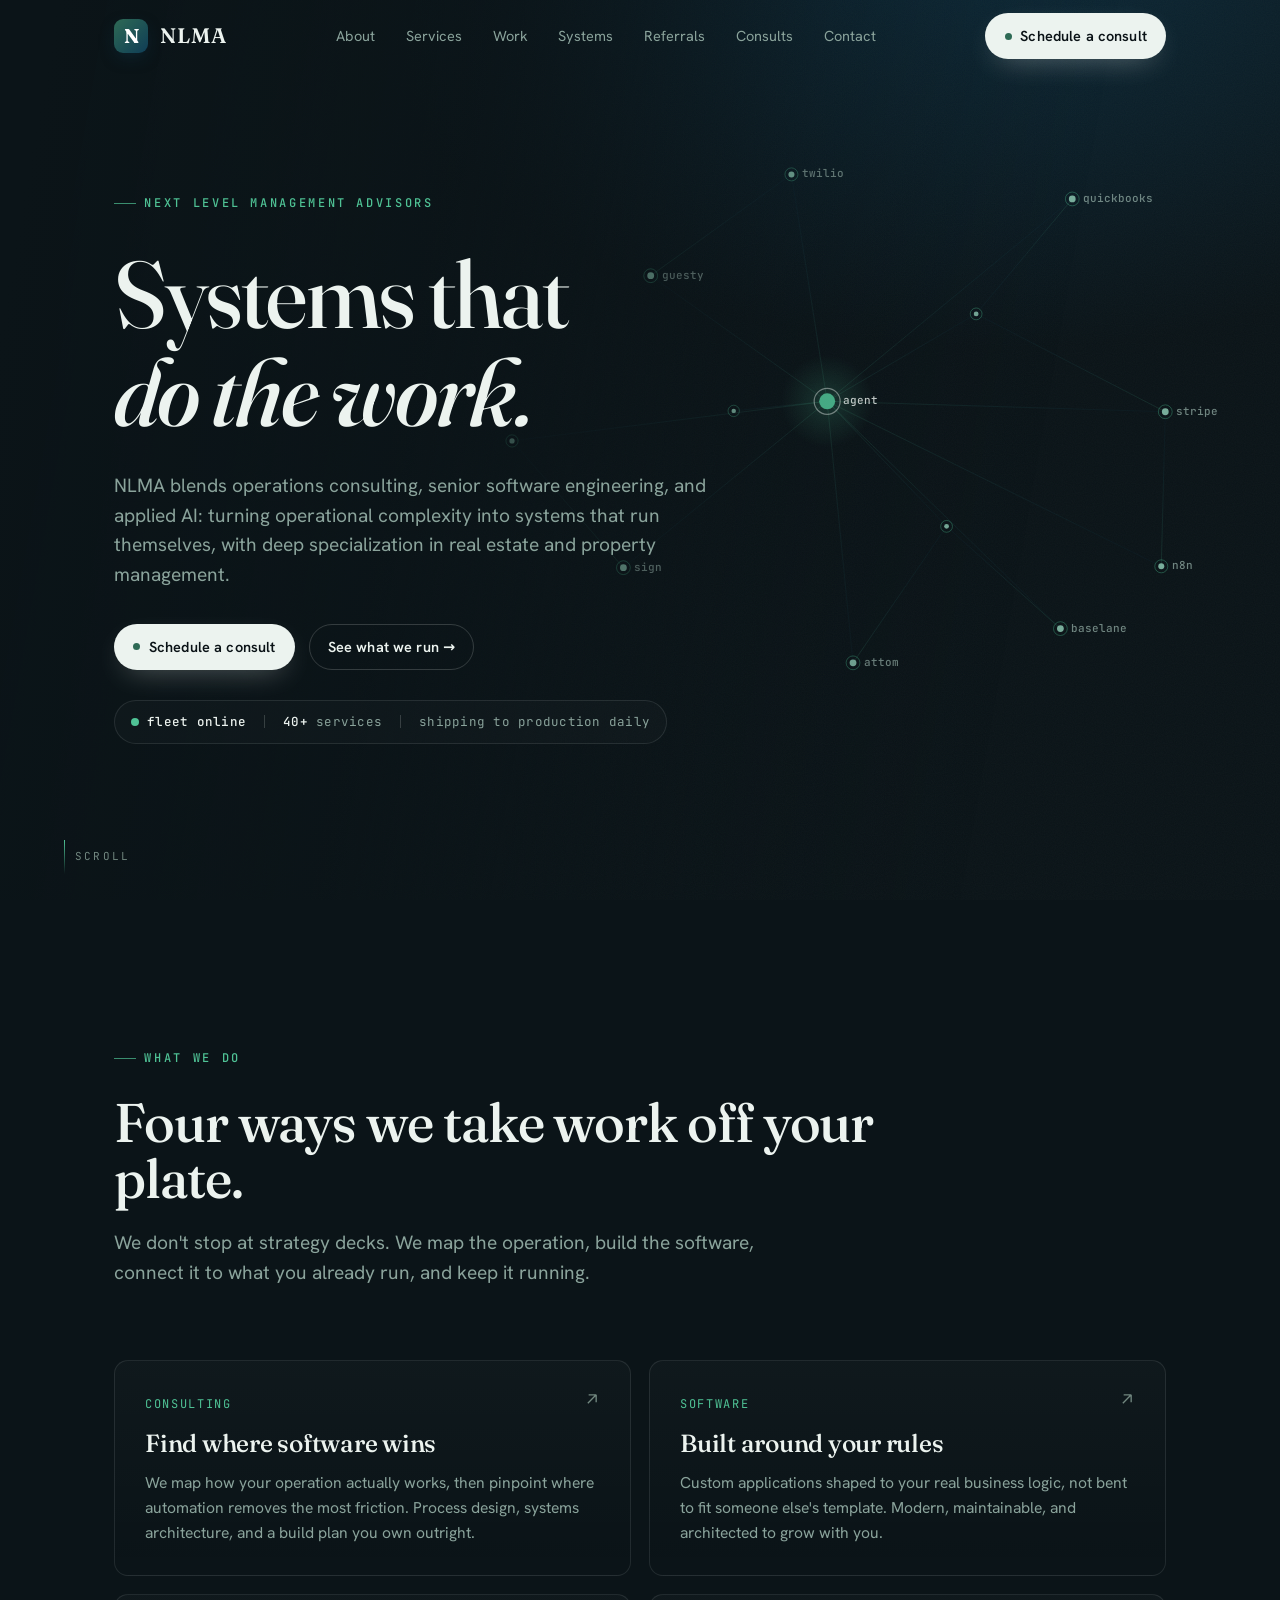
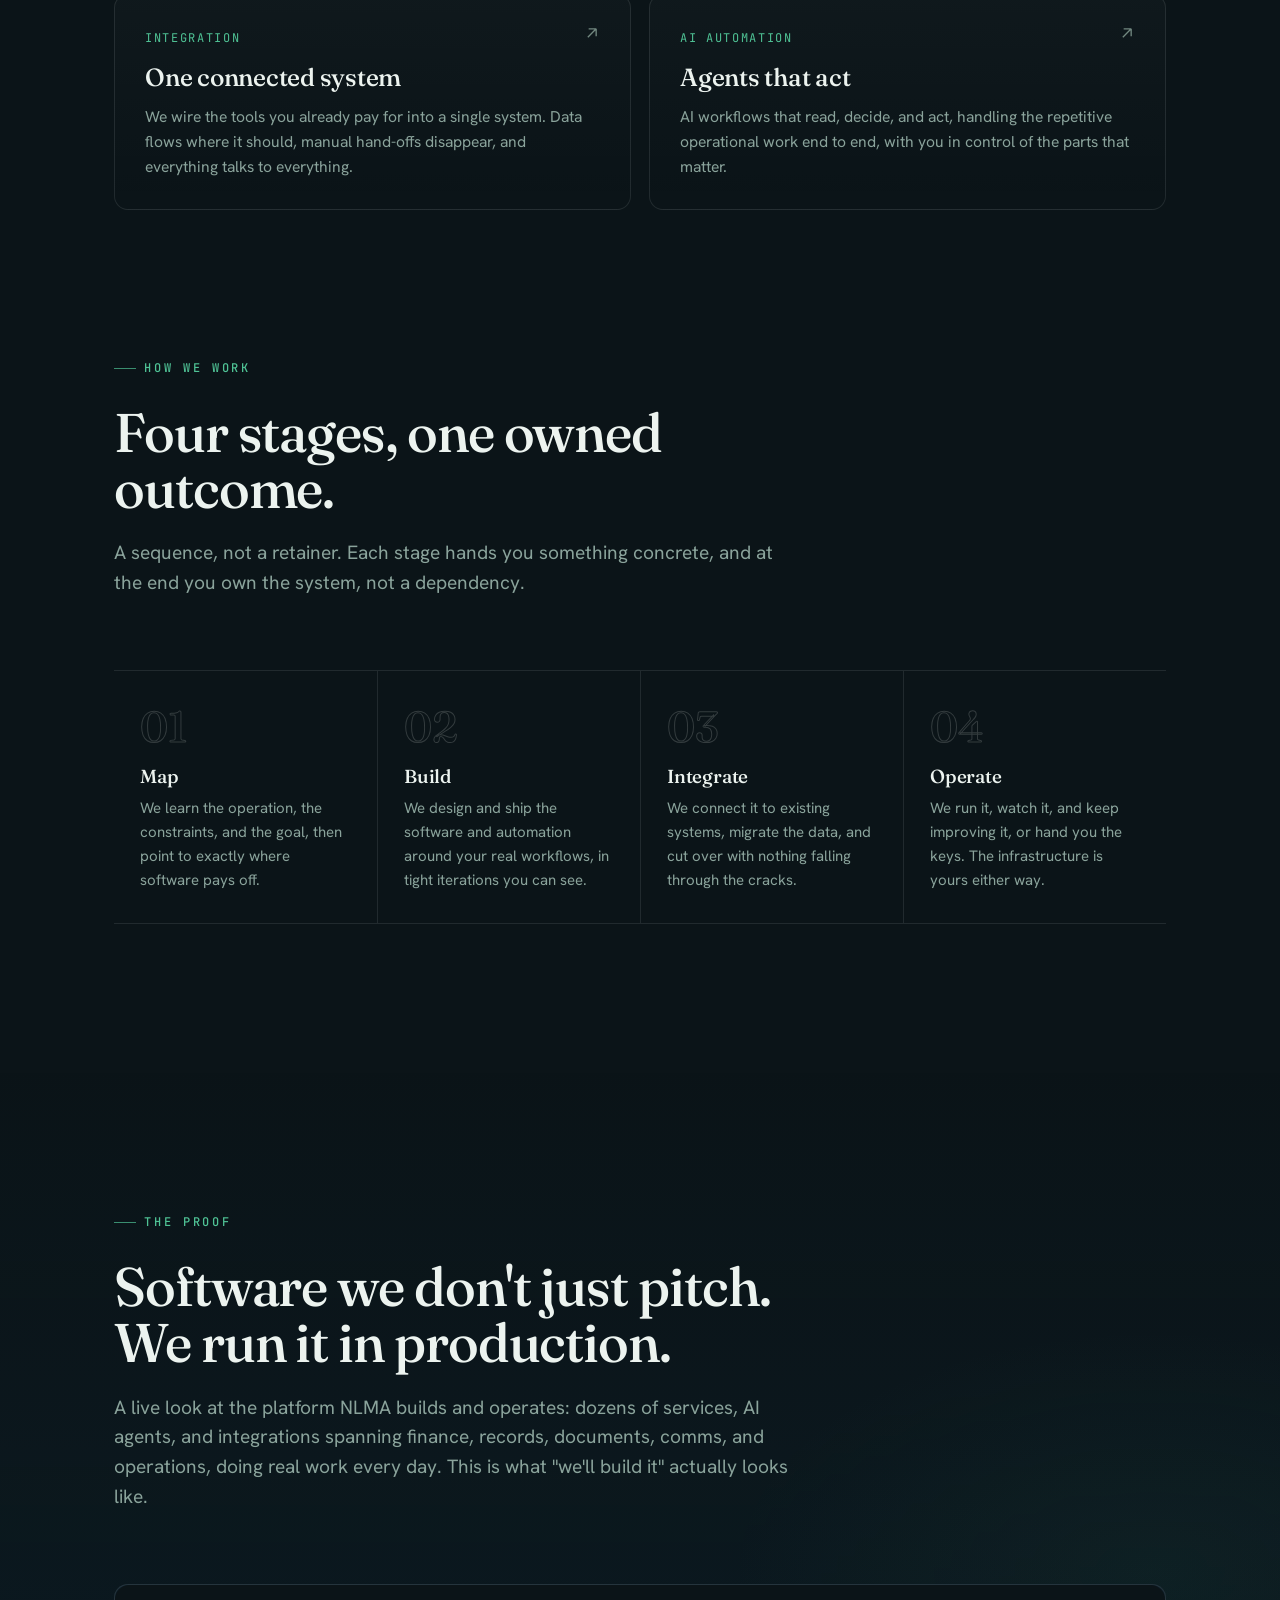
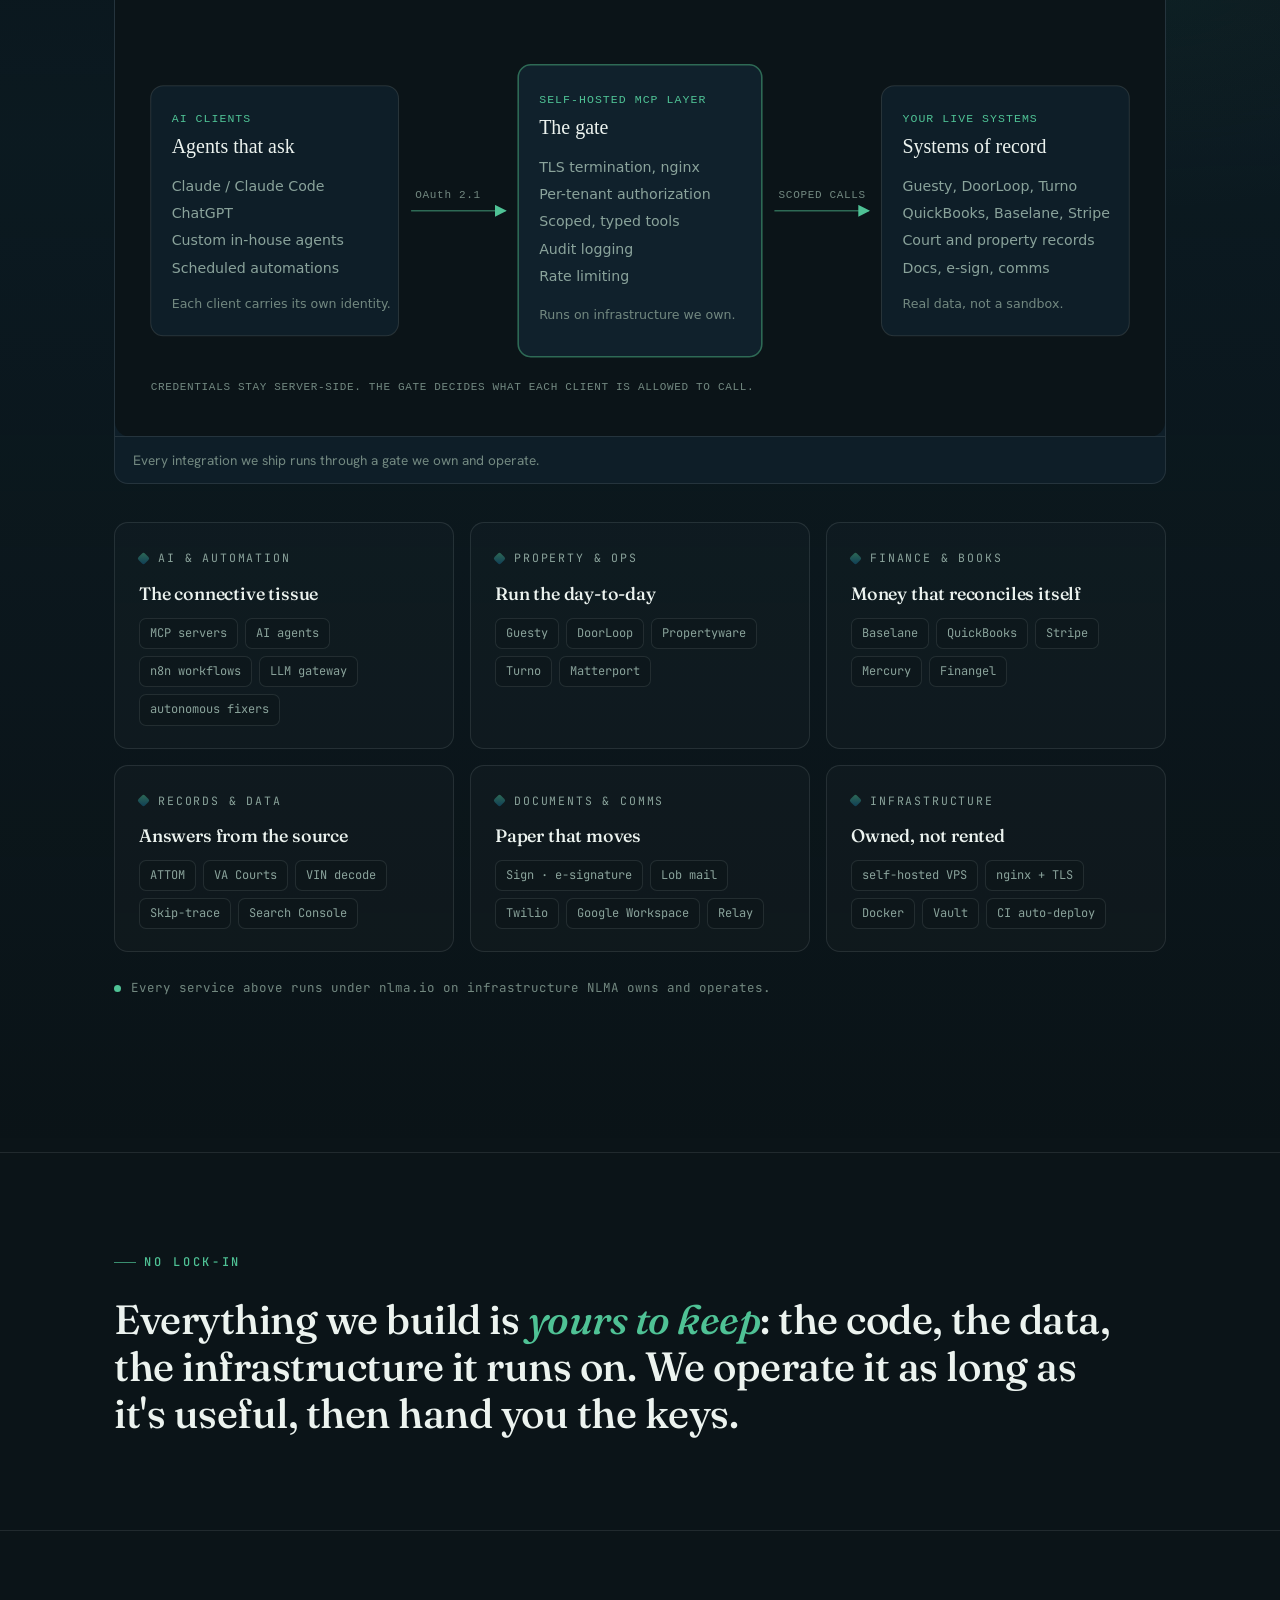
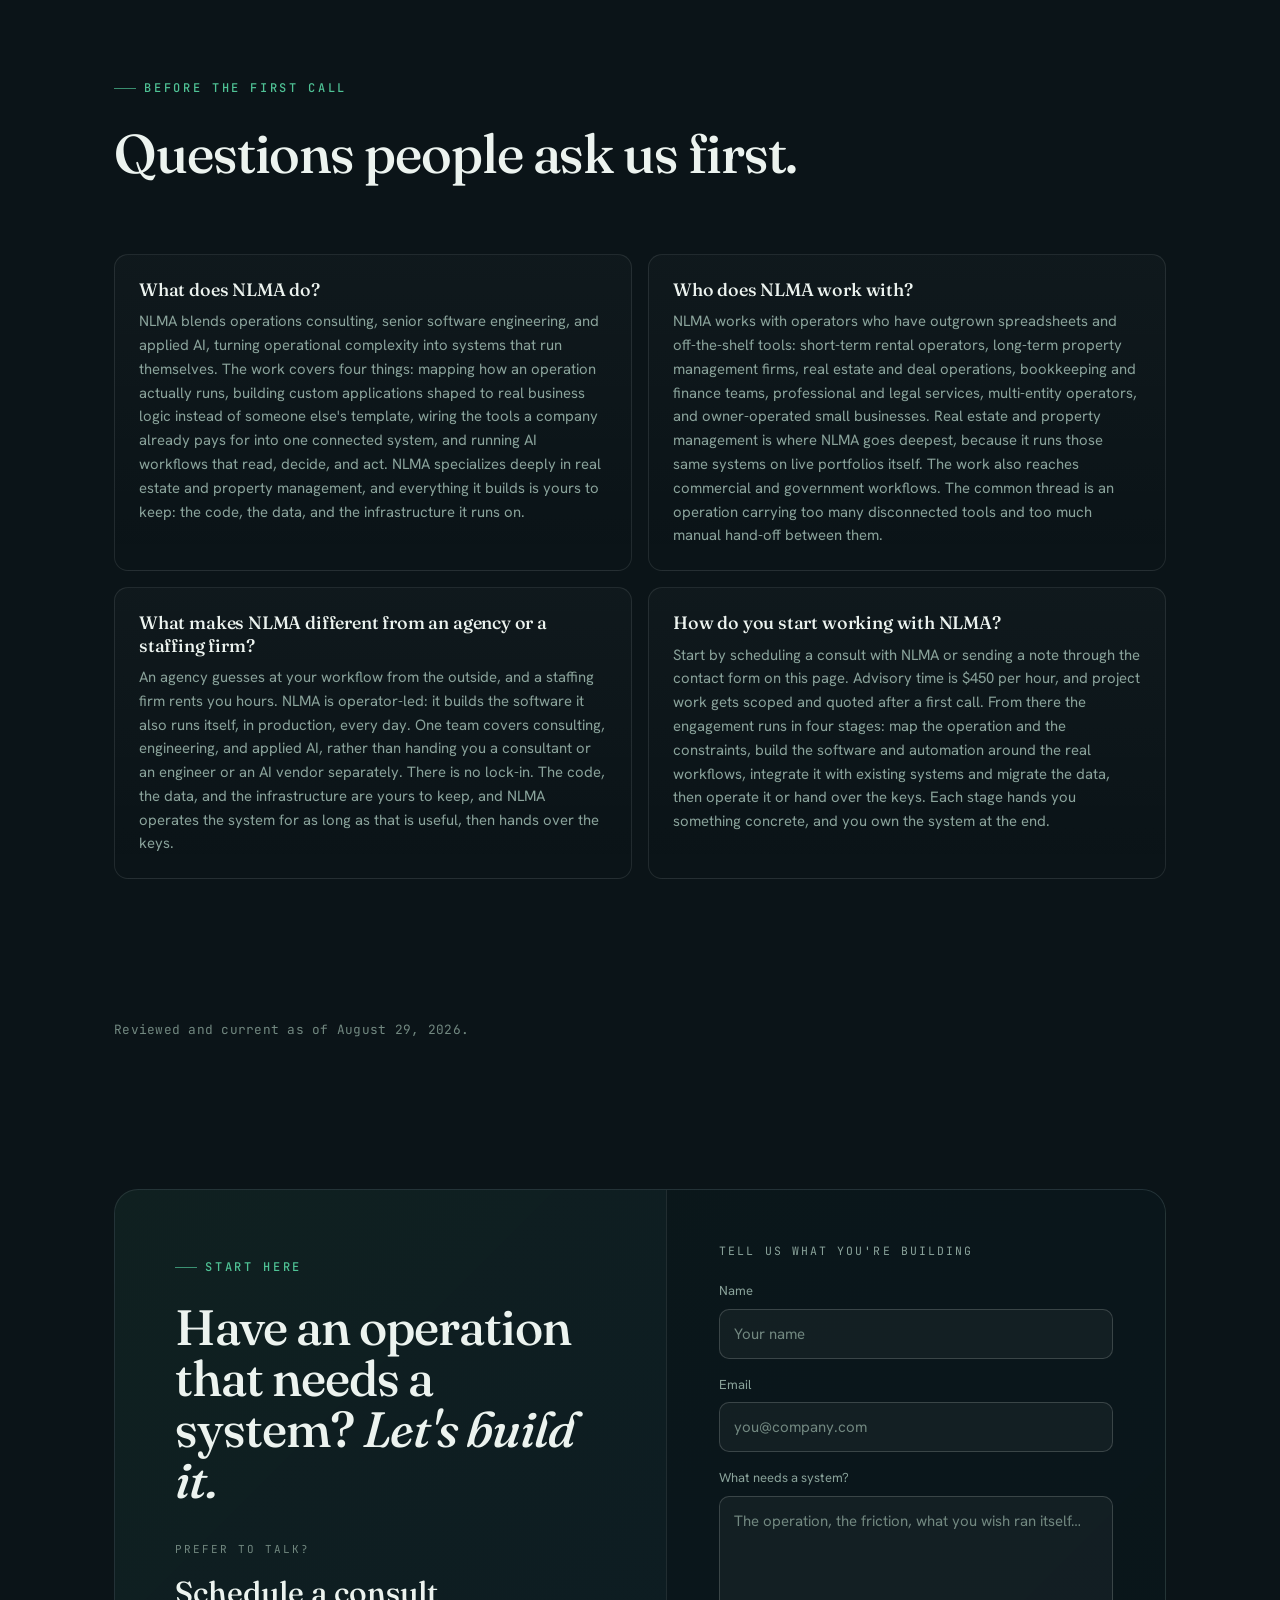
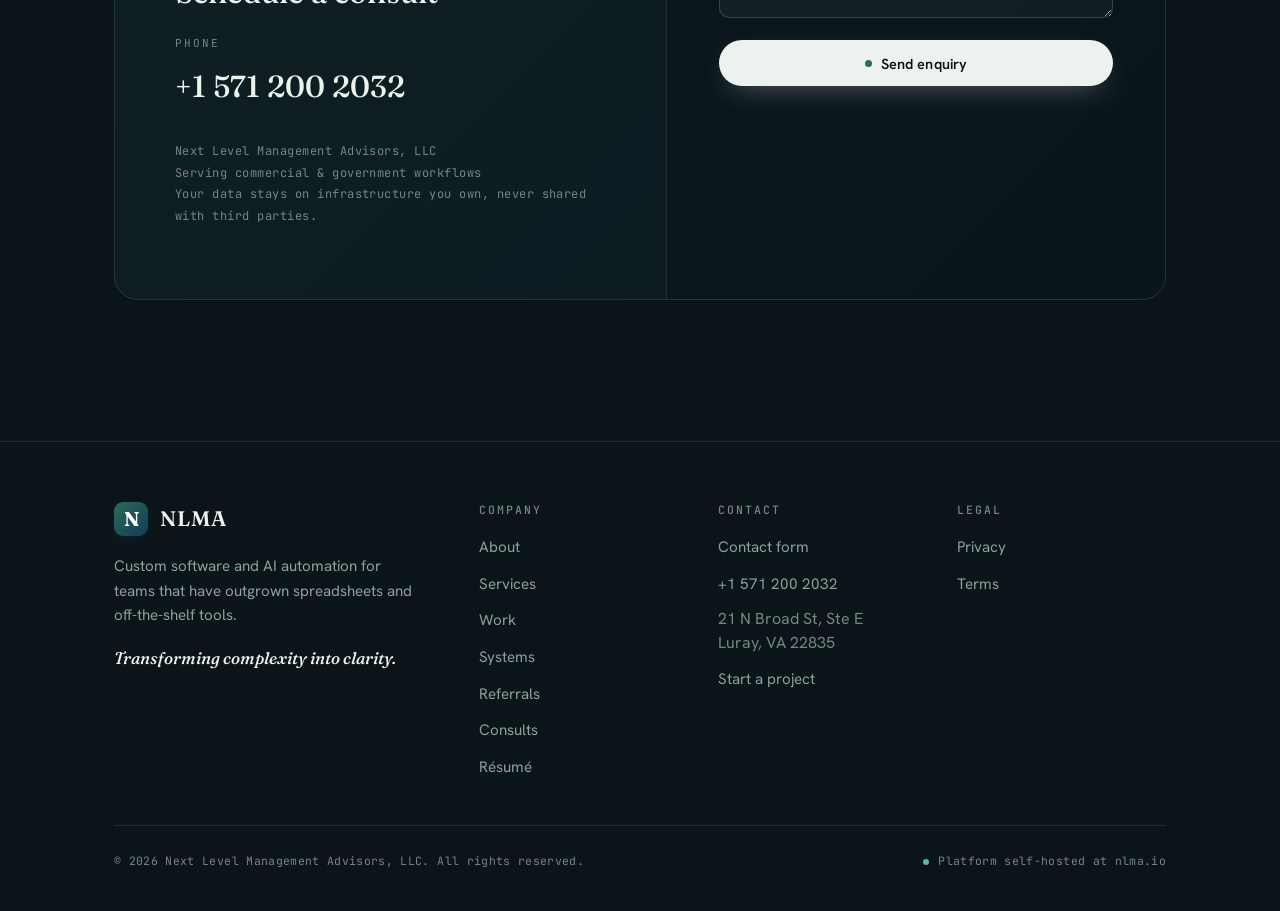
==== index.html @ 6e0a0201 "Inline the diagram so its words count and its labels are actually announced Referenced as <img src="" ====
<!DOCTYPE html>
<html lang="en">
<head>
<meta charset="UTF-8" />
<meta name="viewport" content="width=device-width, initial-scale=1.0" />
<link rel="icon" href="/favicon.ico" sizes="any" />
<link rel="icon" href="/favicon.svg" type="image/svg+xml" />
<link rel="apple-touch-icon" href="/apple-touch-icon.png" />
<link rel="manifest" href="/site.webmanifest" />
<meta property="og:image" content="https://nlma.io/og-image.png" />
<meta property="og:image:width" content="1200" />
<meta property="og:image:height" content="630" />
<meta property="og:image:secure_url" content="https://nlma.io/og-image.png" />
<meta property="og:image:type" content="image/png" />
<meta property="og:image:alt" content="NLMA - Systems that do the work" />
<meta name="twitter:card" content="summary_large_image" />
<meta name="twitter:title" content="Systems that do the work · NLMA" />
<meta name="twitter:description" content="Consulting, software, and applied AI that turn operational complexity into systems that run themselves. Specialized in real estate and property management." />
<meta name="twitter:image" content="https://nlma.io/og-image.png" />
<title>NLMA · Next Level Management Advisors · Systems that do the work</title>
<meta name="description" content="NLMA blends operations consulting, senior software engineering, and applied AI to turn operational complexity into systems that run themselves, with deep specialization in real estate and property management." />
<meta name="theme-color" content="#0B1418" />

<!-- Open Graph -->
<meta property="og:type" content="website" />
<meta property="og:site_name" content="NLMA · Next Level Management Advisors" />
<meta property="og:title" content="Systems that do the work · NLMA" />
<meta property="og:description" content="Consulting, software, and applied AI that turn operational complexity into systems that run themselves. Specialized in real estate and property management." />
<meta property="og:url" content="https://nlma.io/" />
<link rel="canonical" href="https://nlma.io/" />

<!-- Fonts: Fraunces (display), Hanken Grotesk (body), JetBrains Mono (data) -->
<link rel="preload" href="/fonts/fraunces-roman.woff2" as="font" type="font/woff2" crossorigin />
<link rel="preload" href="/fonts/hanken-grotesk.woff2" as="font" type="font/woff2" crossorigin />
<link href="/fonts.css" rel="stylesheet" />

<style>
/* ============================================================
   TOKENS — palette derived from the NLMA brand mark
   ============================================================ */
:root{
  --ink:#0B1418;          /* page base: near-black, green-blue undertone */
  --ink-2:#0E1E28;        /* raised panels */
  --ink-3:#10212c;        /* hovered panels */
  --ocean:#0F3D56;        /* deep ocean blue (brand) */
  --pine:#2E6A55;         /* pine green (brand) */
  --signal:#4FC295;       /* lifted green: interactive + signal pulses */
  --signal-dim:#2E6A55;
  --paper:#ECF3EF;        /* warm off-white text */
  --muted:#8AA39B;        /* secondary text */
  --faint:#728880;        /* tertiary / captions — ≥4.5:1 on --ink */
  --line:rgba(236,243,239,.10);
  --line-2:rgba(236,243,239,.18);
  --grad:linear-gradient(135deg,#2E6A55 0%,#0F3D56 100%);
  --grad-soft:linear-gradient(135deg,rgba(46,106,85,.16),rgba(15,61,86,.16));

  --maxw:1180px;
  --gutter:clamp(20px,5vw,72px);
  --r:14px;

  --f-display:"Fraunces",Georgia,"Times New Roman",serif;
  --f-body:"Hanken Grotesk",system-ui,-apple-system,Segoe UI,Roboto,sans-serif;
  --f-mono:"JetBrains Mono",ui-monospace,SFMono-Regular,Menlo,monospace;

  --ease:cubic-bezier(.22,.61,.36,1);
}

/* ============================================================
   RESET
   ============================================================ */
*,*::before,*::after{box-sizing:border-box}
html{-webkit-text-size-adjust:100%;scroll-behavior:smooth}
@media (prefers-reduced-motion:reduce){html{scroll-behavior:auto}}
body{
  margin:0;background:var(--ink);color:var(--paper);
  font-family:var(--f-body);font-size:clamp(16px,1.05vw,17px);line-height:1.6;
  font-weight:400;-webkit-font-smoothing:antialiased;text-rendering:optimizeLegibility;
  overflow-x:hidden;
}
img,svg{display:block;max-width:100%}
a{color:inherit;text-decoration:none}
button{font:inherit;color:inherit;cursor:pointer}
::selection{background:rgba(79,194,149,.28);color:#fff}

/* page-wide ambient texture + gradient floor */
body::before{
  content:"";position:fixed;inset:0;z-index:-2;pointer-events:none;
  background:
    radial-gradient(1100px 700px at 78% -8%, rgba(15,61,86,.55), transparent 60%),
    radial-gradient(900px 600px at 0% 8%, rgba(46,106,85,.16), transparent 55%),
    var(--ink);
}
body::after{ /* fine film grain */
  content:"";position:fixed;inset:0;z-index:-1;pointer-events:none;opacity:.035;
  background-image:url("data:image/svg+xml,%3Csvg xmlns='http://www.w3.org/2000/svg' width='140' height='140'%3E%3Cfilter id='n'%3E%3CfeTurbulence type='fractalNoise' baseFrequency='.9' numOctaves='2'/%3E%3C/filter%3E%3Crect width='100%25' height='100%25' filter='url(%23n)'/%3E%3C/svg%3E");
}

.wrap{max-width:var(--maxw);margin-inline:auto;padding-inline:var(--gutter)}

/* ============================================================
   TYPOGRAPHY HELPERS
   ============================================================ */
.eyebrow{
  font-family:var(--f-mono);font-size:12px;font-weight:500;letter-spacing:.22em;
  text-transform:uppercase;color:var(--signal);display:inline-flex;align-items:center;gap:.7em;
}
.eyebrow::before{content:"";width:22px;height:1px;background:var(--signal);opacity:.7}
h1,h2,h3{font-family:var(--f-display);font-weight:500;line-height:1.03;letter-spacing:-.02em;margin:0}
h2{font-size:clamp(2rem,4.6vw,3.4rem)}
h3{font-size:clamp(1.3rem,2vw,1.55rem);line-height:1.12;letter-spacing:-.01em}
.lede{color:var(--muted);font-size:clamp(1.05rem,1.5vw,1.22rem);line-height:1.55;max-width:62ch}

/* ============================================================
   HEADER
   ============================================================ */
.site-head{
  position:fixed;top:0;left:0;right:0;z-index:60;
  transition:background .4s var(--ease),border-color .4s var(--ease),backdrop-filter .4s;
  border-bottom:1px solid transparent;
}
.site-head.scrolled{
  background:rgba(8,16,20,.72);backdrop-filter:blur(14px) saturate(140%);
  -webkit-backdrop-filter:blur(14px) saturate(140%);border-bottom-color:var(--line);
}
.head-row{display:flex;align-items:center;justify-content:space-between;height:72px}
.brand{display:flex;align-items:center;gap:12px}
.brand .tile{width:34px;height:34px;border-radius:9px;background:var(--grad);
  display:grid;place-items:center;flex:none;box-shadow:0 6px 20px -8px rgba(15,61,86,.9)}
.brand .tile::before{content:"N";font-family:var(--f-display);font-weight:700;font-size:20px;color:#fff;line-height:1}
.brand .word{font-family:var(--f-display);font-weight:600;font-size:21px;letter-spacing:.04em}
.brand .word b{font-weight:600}
.nav{display:flex;align-items:center;gap:clamp(18px,2.4vw,36px)}
.nav a{font-size:14.5px;color:var(--muted);transition:color .25s;position:relative;padding:4px 0}
.nav a::after{content:"";position:absolute;left:0;bottom:-2px;height:1px;width:0;background:var(--signal);transition:width .3s var(--ease)}
.nav a:hover{color:var(--paper)}
.nav a:hover::after{width:100%}
.btn{
  display:inline-flex;align-items:center;gap:.6em;border-radius:999px;
  padding:.72em 1.25em;font-weight:600;font-size:14.5px;letter-spacing:.01em;
  border:1px solid transparent;transition:transform .25s var(--ease),box-shadow .3s,background .3s,border-color .3s;
  white-space:nowrap;
}
.btn-primary{background:var(--paper);color:#0A1216;box-shadow:0 10px 30px -12px rgba(236,243,239,.4)}
.btn-primary .dot{width:7px;height:7px;border-radius:50%;background:var(--pine);transition:background .3s,box-shadow .3s}
.btn-primary:hover{transform:translateY(-2px)}
.btn-primary:hover .dot{background:var(--signal);box-shadow:0 0 0 4px rgba(79,194,149,.25)}
.btn-ghost{border-color:var(--line-2);color:var(--paper);background:transparent}
.btn-ghost:hover{border-color:var(--signal);background:rgba(79,194,149,.08);transform:translateY(-2px)}
.head-cta{display:flex;align-items:center;gap:14px}
.menu-toggle{display:none;width:42px;height:42px;border-radius:10px;border:1px solid var(--line-2);
  background:rgba(236,243,239,.03);align-items:center;justify-content:center}
.menu-toggle span,.menu-toggle span::before,.menu-toggle span::after{
  content:"";display:block;width:18px;height:1.5px;background:var(--paper);transition:.3s var(--ease)}
.menu-toggle span::before{transform:translateY(-6px)}
.menu-toggle span::after{transform:translateY(4.5px)}
body.menu-open .menu-toggle span{background:transparent}
body.menu-open .menu-toggle span::before{transform:rotate(45deg)}
body.menu-open .menu-toggle span::after{transform:rotate(-45deg) translateY(-1.5px)}

/* ============================================================
   HERO
   ============================================================ */
.hero{position:relative;min-height:100svh;display:flex;align-items:center;
  padding-top:120px;padding-bottom:90px;overflow:hidden}
#mesh{position:absolute;inset:0;width:100%;height:100%;z-index:0}
.hero-mask{ /* keep headline legible over the mesh on the left */
  position:absolute;inset:0;z-index:1;pointer-events:none;
  background:linear-gradient(100deg,var(--ink) 4%,rgba(11,20,24,.78) 34%,rgba(11,20,24,.18) 58%,transparent 78%);
}
.hero .wrap{position:relative;z-index:2;width:100%}
.hero-inner{max-width:780px}
.hero h1{font-size:clamp(2.9rem,7.4vw,6rem);font-weight:500;margin:.34em 0 .32em}
.hero h1 .it{font-style:italic;font-weight:500;color:var(--paper)}
.hero h1 .grad{
  background:linear-gradient(120deg,#7ad7b0,#4FC295 55%,#2E6A55);
  -webkit-background-clip:text;background-clip:text;color:transparent;font-style:italic}
.hero .lede{max-width:54ch}
.hero-cta{display:flex;flex-wrap:wrap;gap:14px;margin-top:34px}
.readout{
  margin-top:30px;display:inline-flex;align-items:center;gap:18px;flex-wrap:wrap;
  font-family:var(--f-mono);font-size:12.5px;color:var(--muted);letter-spacing:.02em;
  padding:11px 16px;border:1px solid var(--line);border-radius:999px;background:rgba(236,243,239,.02);
}
.readout .sep{width:1px;height:13px;background:var(--line-2)}
.readout b{color:var(--paper);font-weight:500}
.live{display:inline-flex;align-items:center;gap:8px}
.live .pulse{width:8px;height:8px;border-radius:50%;background:var(--signal);
  box-shadow:0 0 0 0 rgba(79,194,149,.6);animation:beat 2.4s var(--ease) infinite}
@keyframes beat{0%{box-shadow:0 0 0 0 rgba(79,194,149,.55)}70%{box-shadow:0 0 0 9px rgba(79,194,149,0)}100%{box-shadow:0 0 0 0 rgba(79,194,149,0)}}

.scrollcue{position:absolute;left:var(--gutter);bottom:26px;z-index:2;display:flex;align-items:center;gap:10px;
  font-family:var(--f-mono);font-size:11px;letter-spacing:.2em;text-transform:uppercase;color:var(--faint)}
.scrollcue .rail{width:1px;height:34px;background:linear-gradient(var(--signal),transparent);position:relative;overflow:hidden}
.scrollcue .rail::after{content:"";position:absolute;top:-12px;left:0;width:1px;height:12px;background:var(--paper);animation:drop 2.2s var(--ease) infinite}
@keyframes drop{0%{top:-12px}100%{top:34px}}

/* ============================================================
   SECTION RHYTHM
   ============================================================ */
.section{padding-block:clamp(84px,11vw,150px);position:relative;scroll-margin-top:88px}
.section-head{max-width:760px;margin-bottom:clamp(40px,6vw,72px)}
.section-head h2{margin-top:.5em}
.section-head .lede{margin-top:1.1em}

/* ============================================================
   CAPABILITIES
   ============================================================ */
.cap-grid{display:grid;grid-template-columns:repeat(2,1fr);gap:18px}
.cap{
  position:relative;border:1px solid var(--line);border-radius:var(--r);
  padding:34px 30px 30px;background:linear-gradient(180deg,rgba(236,243,239,.025),rgba(236,243,239,0));
  overflow:hidden;transition:transform .4s var(--ease),border-color .4s,background .4s;
}
.cap::before{ /* corner glow on hover */
  content:"";position:absolute;inset:-40% 50% 50% -40%;background:radial-gradient(circle,rgba(79,194,149,.16),transparent 70%);
  opacity:0;transition:opacity .5s var(--ease)}
.cap:hover{transform:translateY(-4px);border-color:var(--line-2);background:linear-gradient(180deg,rgba(236,243,239,.04),rgba(236,243,239,0))}
.cap:hover::before{opacity:1}
.cap .key{font-family:var(--f-mono);font-size:12px;color:var(--signal);letter-spacing:.14em;text-transform:uppercase}
.cap h3{margin:16px 0 12px}
.cap p{color:var(--muted);font-size:.98rem;margin:0;position:relative}
.cap .mark{position:absolute;top:28px;right:28px;color:var(--faint);transition:color .4s,transform .4s var(--ease)}
.cap:hover .mark{color:var(--signal);transform:translate(2px,-2px)}

/* ============================================================
   PROCESS (a real sequence — numbers earn their place)
   ============================================================ */
.process{display:grid;grid-template-columns:repeat(4,1fr);gap:0;border-top:1px solid var(--line)}
.step{padding:34px 26px 30px;border-bottom:1px solid var(--line);position:relative}
.step + .step{border-left:1px solid var(--line)}
.step .no{font-family:var(--f-display);font-size:2.7rem;font-weight:500;color:transparent;
  -webkit-text-stroke:1px var(--line-2);line-height:1;transition:-webkit-text-stroke-color .4s,color .4s}
.step:hover .no{color:rgba(79,194,149,.14);-webkit-text-stroke-color:var(--signal)}
.step h3{font-size:1.18rem;margin:18px 0 9px}
.step p{color:var(--muted);font-size:.94rem;margin:0}
.step .bar{position:absolute;left:0;bottom:-1px;height:2px;width:0;background:var(--signal);transition:width .5s var(--ease)}
.step:hover .bar{width:100%}

/* ============================================================
   SYSTEMS / THE STACK (the proof)
   ============================================================ */
.systems{background:
  linear-gradient(180deg,transparent,rgba(15,61,86,.14) 40%,transparent),
  radial-gradient(700px 400px at 90% 30%,rgba(46,106,85,.10),transparent 60%)}
.sys-grid{display:grid;grid-template-columns:repeat(3,1fr);gap:16px}
.archfig{margin:0 0 38px;border:1px solid var(--line);border-radius:var(--r);overflow:hidden;background:var(--ink-2)}
.archfig img{display:block;width:100%;height:auto}
.archfig figcaption{padding:13px 18px;border-top:1px solid var(--line);color:var(--faint);font-size:.85rem;line-height:1.5}
.syscard{border:1px solid var(--line);border-radius:var(--r);padding:26px 24px 22px;
  background:rgba(236,243,239,.018);transition:border-color .35s,background .35s,transform .35s var(--ease)}
.syscard:hover{border-color:var(--line-2);background:rgba(236,243,239,.035);transform:translateY(-3px)}
.syscard .cat{display:flex;align-items:center;gap:10px;margin-bottom:16px}
.syscard .cat .glyph{width:9px;height:9px;border-radius:2px;background:var(--grad);flex:none;transform:rotate(45deg)}
.syscard .cat span{font-family:var(--f-mono);font-size:11.5px;letter-spacing:.16em;text-transform:uppercase;color:var(--muted)}
.syscard h3{font-size:1.12rem;margin:0 0 14px}
.chips{display:flex;flex-wrap:wrap;gap:7px}
.chip{font-family:var(--f-mono);font-size:12px;color:var(--muted);padding:5px 10px;border-radius:7px;
  border:1px solid var(--line);background:rgba(11,20,24,.4);transition:.3s var(--ease);cursor:default;white-space:nowrap}
.chip:hover{color:var(--paper);border-color:var(--signal);background:rgba(79,194,149,.08);transform:translateY(-2px)}
.sys-note{margin-top:26px;font-family:var(--f-mono);font-size:12.5px;color:var(--faint);display:flex;align-items:center;gap:10px}
.sys-note .pulse{width:7px;height:7px;border-radius:50%;background:var(--signal);animation:beat 2.4s var(--ease) infinite}

/* ============================================================
   STATS
   ============================================================ */
.stats{border-block:1px solid var(--line)}
.stat-row{display:grid;grid-template-columns:repeat(3,1fr);gap:0}
.stat{padding:clamp(40px,6vw,70px) 30px;text-align:left}
.stat + .stat{border-left:1px solid var(--line)}
.stat .num{font-family:var(--f-display);font-weight:500;font-size:clamp(2.8rem,6vw,4.4rem);line-height:1;letter-spacing:-.03em}
.stat .num .u{color:var(--signal);font-size:.55em;vertical-align:.18em;margin-left:.04em}
.stat .lbl{margin-top:14px;color:var(--muted);font-size:.95rem;max-width:30ch}
.ownline{padding-block:clamp(54px,8vw,92px);max-width:1000px}
.ownline .eyebrow{margin-bottom:24px}
.ownline p{font-family:var(--f-display);font-weight:500;font-size:clamp(1.55rem,3.5vw,2.55rem);
  line-height:1.16;letter-spacing:-.012em;color:var(--paper);margin:0}
.ownline p .it{font-style:italic;color:var(--signal)}

/* ============================================================
   CONTACT
   ============================================================ */
.contact{position:relative;overflow:hidden}
.contact .panel{
  border:1px solid var(--line);border-radius:24px;overflow:hidden;
  display:grid;grid-template-columns:1.05fr .95fr;background:
    linear-gradient(135deg,rgba(46,106,85,.14),rgba(15,61,86,.18));
}
.contact .left{padding:clamp(38px,5vw,60px)}
.contact .left h2{font-size:clamp(2rem,4.4vw,3.1rem)}
.contact .left h2 .it{font-style:italic}
.contact .reach{margin-top:34px;display:flex;flex-direction:column;gap:6px}
.contact .reach a{font-family:var(--f-display);font-size:clamp(1.3rem,2.4vw,1.9rem);font-weight:500;
  display:inline-flex;align-items:center;gap:.4em;width:fit-content;position:relative}
.contact .reach a .u{position:absolute;left:0;bottom:1px;height:2px;width:0;background:var(--signal);transition:width .35s var(--ease)}
.contact .reach a:hover .u{width:100%}
.contact .reach .k{font-family:var(--f-mono);font-size:11px;letter-spacing:.18em;text-transform:uppercase;color:var(--faint);display:block;margin-bottom:4px}
.contact .meta{margin-top:30px;font-family:var(--f-mono);font-size:12px;color:var(--faint);letter-spacing:.04em;line-height:1.8}

.form{padding:clamp(34px,4.5vw,52px);background:rgba(8,16,20,.5);border-left:1px solid var(--line);display:flex;flex-direction:column;gap:16px}
.form .fhead{font-family:var(--f-mono);font-size:11.5px;letter-spacing:.18em;text-transform:uppercase;color:var(--muted);margin-bottom:4px}
.field{display:flex;flex-direction:column;gap:7px}
.field label{font-size:13px;color:var(--muted)}
.field input,.field textarea{
  background:rgba(236,243,239,.04);border:1px solid var(--line-2);border-radius:10px;color:var(--paper);
  padding:12px 14px;font:inherit;font-size:15px;transition:border-color .3s,background .3s;resize:vertical}
.field input:focus,.field textarea:focus{outline:none;border-color:var(--signal);background:rgba(79,194,149,.06)}
.field input::placeholder,.field textarea::placeholder{color:var(--faint)}
.form .btn-primary{justify-content:center;margin-top:6px}
.form .hp{position:absolute;left:-9999px;width:1px;height:1px;overflow:hidden}
.form .status{font-family:var(--f-mono);font-size:12.5px;letter-spacing:.02em;line-height:1.5;min-height:1.1em;margin:0}
.form .status.ok{color:var(--signal)}
.form .status.err{color:#e89a86}
.btn[aria-busy="true"]{opacity:.65;pointer-events:none}

/* ============================================================
   FOOTER
   ============================================================ */
.foot{border-top:1px solid var(--line);padding-block:60px 40px}
.foot-top{display:grid;grid-template-columns:1.6fr 1fr 1fr 1fr;gap:30px;padding-bottom:46px;border-bottom:1px solid var(--line)}
.foot .blurb{color:var(--muted);font-size:.95rem;max-width:34ch;margin:18px 0 0}
.foot .tagline{font-family:var(--f-display);font-style:italic;color:var(--paper);font-size:1.05rem;margin-top:18px}
.foot h3{font-family:var(--f-mono);font-size:11.5px;line-height:1.4;letter-spacing:.18em;text-transform:uppercase;color:var(--faint);font-weight:500;margin:0 0 16px}
.foot ul{list-style:none;margin:0;padding:0;display:flex;flex-direction:column;gap:11px}
.foot ul a{color:var(--muted);font-size:.95rem;transition:color .25s}
.foot ul a:hover{color:var(--signal)}
.foot-bot{display:flex;align-items:center;justify-content:space-between;gap:20px;padding-top:26px;flex-wrap:wrap}
.foot-bot p{margin:0;font-family:var(--f-mono);font-size:11.5px;color:var(--faint);letter-spacing:.03em}
.foot-bot .sysline{display:inline-flex;align-items:center;gap:9px}
.foot-bot .sysline i{width:6px;height:6px;border-radius:50%;background:var(--signal);font-style:normal;animation:beat 2.4s var(--ease) infinite}

/* ============================================================
   REVEAL ANIMATION
   ============================================================ */
.reveal{opacity:0;transform:translateY(26px);transition:opacity .8s var(--ease),transform .8s var(--ease)}
.reveal.in{opacity:1;transform:none}
.reveal[data-d="1"]{transition-delay:.08s}
.reveal[data-d="2"]{transition-delay:.16s}
.reveal[data-d="3"]{transition-delay:.24s}
.reveal[data-d="4"]{transition-delay:.32s}
.reveal[data-d="5"]{transition-delay:.40s}

/* focus visibility */
a:focus-visible,button:focus-visible,input:focus-visible,textarea:focus-visible{
  outline:2px solid var(--signal);outline-offset:3px;border-radius:6px}

/* ============================================================
   RESPONSIVE
   ============================================================ */
@media (max-width:960px){
  .nav,.head-cta .btn{display:none}
  .menu-toggle{display:flex}
  .head-cta{gap:0}
  .mobile-nav{
    position:fixed;inset:72px 0 0;z-index:55;background:rgba(8,15,19,.97);
    backdrop-filter:blur(16px);-webkit-backdrop-filter:blur(16px);
    display:flex;flex-direction:column;gap:6px;padding:30px var(--gutter);
    transform:translateY(-12px);opacity:0;pointer-events:none;transition:opacity .35s var(--ease),transform .35s var(--ease)}
  body.menu-open .mobile-nav{opacity:1;transform:none;pointer-events:auto}
  .mobile-nav a{font-family:var(--f-display);font-size:1.7rem;color:var(--paper);padding:14px 0;border-bottom:1px solid var(--line)}
  .mobile-nav .btn{margin-top:22px;justify-content:center;font-size:16px;padding:1em}
  .mobile-nav .btn-primary{color:#0A1216}
  .cap-grid{grid-template-columns:1fr}
  .process{grid-template-columns:1fr 1fr}
  .step:nth-child(odd){border-left:none}
  .step:nth-child(3),.step:nth-child(4){border-top:1px solid var(--line)}
  .sys-grid{grid-template-columns:1fr 1fr}
  .stat-row{grid-template-columns:1fr}
  .stat + .stat{border-left:none;border-top:1px solid var(--line)}
  .contact .panel{grid-template-columns:1fr}
  .form{border-left:none;border-top:1px solid var(--line)}
  .foot-top{grid-template-columns:1fr 1fr}
  .foot .brandcol{grid-column:1 / -1}
}
@media (max-width:560px){
  .process{grid-template-columns:1fr}
  .step + .step{border-left:none}
  .step{border-top:1px solid var(--line)}
  .step:first-child{border-top:none}
  .sys-grid{grid-template-columns:1fr}
  .foot-top{grid-template-columns:1fr}
  .readout{gap:12px}
  #mesh{opacity:.5}
}
.mobile-nav{display:none}
@media (max-width:960px){.mobile-nav{display:flex}}

@media (prefers-reduced-motion:reduce){
  .reveal{opacity:1;transform:none;transition:none}
  .live .pulse,.sys-note .pulse,.foot-bot .sysline i,.scrollcue .rail::after{animation:none}
  .scrollcue{display:none}
}

/* ===== Q&A ===== */
.qa{display:grid;grid-template-columns:repeat(2,1fr);gap:16px}
.qa-item{border:1px solid var(--line);border-radius:var(--r);padding:24px 24px 22px;
  background:linear-gradient(180deg,rgba(236,243,239,.022),rgba(236,243,239,0))}
.qa-item h3{font-family:var(--f-display);font-size:1.12rem;color:var(--paper);margin:0 0 9px;line-height:1.25}
.qa-item p{color:var(--muted);font-size:.93rem;line-height:1.6;margin:0}
.qa-item a{color:var(--signal);text-decoration:none;border-bottom:1px solid rgba(122,194,161,.28)}
.qa-item a:hover{border-bottom-color:var(--signal)}
@media(max-width:900px){.qa{grid-template-columns:1fr}}
.reviewed-stamp{margin:0 0 8px;color:var(--faint);font-size:.8rem;font-family:var(--f-mono);letter-spacing:.02em}
</style>
<noscript><style>.reveal{opacity:1 !important;transform:none !important}[data-boot]{opacity:1 !important}
.archfig .archsvg{display:block;width:100%;height:auto}
</style></noscript>
<script type="application/ld+json">
{"@context":"https://schema.org","@type":"ProfessionalService","@id":"https://nlma.io/#organization","name":"Next Level Management Advisors","alternateName":"NLMA","url":"https://nlma.io","logo":"https://nlma.io/icon-512.png","email":"info@nlma.io","telephone":"+1-571-200-2032","address":{"@type":"PostalAddress","streetAddress":"21 N Broad St, Ste E","addressLocality":"Luray","addressRegion":"VA","postalCode":"22835","addressCountry":"US"},"areaServed":"US","description":"Custom software and AI automation that turns operational complexity into systems that run themselves.","founder":{"@id":"https://nlma.io/#person"}}
</script>
<script type="application/ld+json">
{"@context":"https://schema.org","@type":"WebSite","@id":"https://nlma.io/#website","url":"https://nlma.io","name":"NLMA · Next Level Management Advisors","publisher":{"@id":"https://nlma.io/#organization"}}
</script>
</head>
<body>

<!-- ===================== HEADER ===================== -->
<header class="site-head" id="head">
  <div class="wrap head-row">
    <a class="brand" href="/" aria-label="NLMA home">
      <span class="tile" aria-hidden="true"></span>
      <span class="word"><b>NLMA</b></span>
    </a>
    <nav class="nav" aria-label="Primary">
      <a href="/about">About</a>
      <a href="/services">Services</a>
      <a href="/portfolio">Work</a>
      <a href="#systems">Systems</a>
      <a href="/referrals">Referrals</a>
      <a href="/consults">Consults</a>
      <a href="/contact">Contact</a>
    </nav>
    <div class="head-cta">
      <a class="btn btn-primary" href="/consults"><span class="dot"></span>Schedule a consult</a>
      <button class="menu-toggle" id="menuToggle" aria-label="Open menu" aria-expanded="false"><span></span></button>
    </div>
  </div>
</header>

<nav class="mobile-nav" id="mobileNav" aria-label="Mobile">
  <a href="/about">About</a>
  <a href="/services">Services</a>
  <a href="/portfolio">Work</a>
  <a href="#systems">Systems</a>
  <a href="/referrals">Referrals</a>
  <a href="/consults">Consults</a>
  <a href="/contact">Contact</a>
  <a class="btn btn-primary" href="/consults"><span class="dot"></span>Schedule a consult</a>
</nav>

<main id="top">

  <!-- ===================== HERO ===================== -->
  <section class="hero" id="hero">
    <canvas id="mesh" aria-hidden="true"></canvas>
    <div class="hero-mask"></div>
    <div class="wrap">
      <div class="hero-inner">
        <span class="eyebrow" data-boot>Next Level Management Advisors</span>
        <h1 data-boot>Systems that<br><span class="it">do the work.</span></h1>
        <p class="lede" data-boot>NLMA blends operations consulting, senior software engineering, and applied AI: turning operational complexity into systems that run themselves, with deep specialization in real estate and property management.</p>
        <div class="hero-cta" data-boot>
          <a class="btn btn-primary" href="/consults"><span class="dot"></span>Schedule a consult</a>
          <a class="btn btn-ghost" href="#systems">See what we run →</a>
        </div>
        <div class="readout" data-boot>
          <span class="live"><span class="pulse"></span><b id="fleetLive">fleet online</b></span>
          <span class="sep"></span>
          <span><b id="svcCount">40+</b> services</span>
          <span class="sep"></span>
          <span id="metricsLine">shipping to production daily</span>
        </div>
      </div>
    </div>
    <div class="scrollcue" aria-hidden="true"><span class="rail"></span>scroll</div>
  </section>

  <!-- ===================== CAPABILITIES ===================== -->
  <section class="section" id="capabilities">
    <div class="wrap">
      <div class="section-head">
        <span class="eyebrow reveal">What we do</span>
        <h2 class="reveal" data-d="1">Four ways we take work off your plate.</h2>
        <p class="lede reveal" data-d="2">We don't stop at strategy decks. We map the operation, build the software, connect it to what you already run, and keep it running.</p>
      </div>
      <div class="cap-grid">
        <article class="cap reveal" data-d="1">
          <div class="key">Consulting</div>
          <svg class="mark" width="20" height="20" viewBox="0 0 24 24" fill="none" stroke="currentColor" stroke-width="1.6"><path d="M7 17L17 7M17 7H8M17 7v9"/></svg>
          <h3>Find where software wins</h3>
          <p>We map how your operation actually works, then pinpoint where automation removes the most friction. Process design, systems architecture, and a build plan you own outright.</p>
        </article>
        <article class="cap reveal" data-d="2">
          <div class="key">Software</div>
          <svg class="mark" width="20" height="20" viewBox="0 0 24 24" fill="none" stroke="currentColor" stroke-width="1.6"><path d="M7 17L17 7M17 7H8M17 7v9"/></svg>
          <h3>Built around your rules</h3>
          <p>Custom applications shaped to your real business logic, not bent to fit someone else's template. Modern, maintainable, and architected to grow with you.</p>
        </article>
        <article class="cap reveal" data-d="3">
          <div class="key">Integration</div>
          <svg class="mark" width="20" height="20" viewBox="0 0 24 24" fill="none" stroke="currentColor" stroke-width="1.6"><path d="M7 17L17 7M17 7H8M17 7v9"/></svg>
          <h3>One connected system</h3>
          <p>We wire the tools you already pay for into a single system. Data flows where it should, manual hand-offs disappear, and everything talks to everything.</p>
        </article>
        <article class="cap reveal" data-d="4">
          <div class="key">AI automation</div>
          <svg class="mark" width="20" height="20" viewBox="0 0 24 24" fill="none" stroke="currentColor" stroke-width="1.6"><path d="M7 17L17 7M17 7H8M17 7v9"/></svg>
          <h3>Agents that act</h3>
          <p>AI workflows that read, decide, and act, handling the repetitive operational work end to end, with you in control of the parts that matter.</p>
        </article>
      </div>
    </div>
  </section>

  <!-- ===================== PROCESS ===================== -->
  <section class="section" id="process" style="padding-top:0">
    <div class="wrap">
      <div class="section-head">
        <span class="eyebrow reveal">How we work</span>
        <h2 class="reveal" data-d="1">Four stages, one owned outcome.</h2>
        <p class="lede reveal" data-d="2">A sequence, not a retainer. Each stage hands you something concrete, and at the end you own the system, not a dependency.</p>
      </div>
      <div class="process reveal" data-d="1">
        <div class="step">
          <div class="no">01</div>
          <h3>Map</h3>
          <p>We learn the operation, the constraints, and the goal, then point to exactly where software pays off.</p>
          <span class="bar"></span>
        </div>
        <div class="step">
          <div class="no">02</div>
          <h3>Build</h3>
          <p>We design and ship the software and automation around your real workflows, in tight iterations you can see.</p>
          <span class="bar"></span>
        </div>
        <div class="step">
          <div class="no">03</div>
          <h3>Integrate</h3>
          <p>We connect it to existing systems, migrate the data, and cut over with nothing falling through the cracks.</p>
          <span class="bar"></span>
        </div>
        <div class="step">
          <div class="no">04</div>
          <h3>Operate</h3>
          <p>We run it, watch it, and keep improving it, or hand you the keys. The infrastructure is yours either way.</p>
          <span class="bar"></span>
        </div>
      </div>
    </div>
  </section>

  <!-- ===================== SYSTEMS ===================== -->
  <section class="section systems" id="systems">
    <div class="wrap">
      <div class="section-head">
        <span class="eyebrow reveal">The proof</span>
        <h2 class="reveal" data-d="1">Software we don't just pitch.<br>We run it in production.</h2>
        <p class="lede reveal" data-d="2">A live look at the platform NLMA builds and operates: dozens of services, AI agents, and integrations spanning finance, records, documents, comms, and operations, doing real work every day. This is what "we'll build it" actually looks like.</p>
      </div>
            <figure class="archfig reveal" data-d="3">
        <svg id="mcpDiagram" class="archsvg" xmlns="http://www.w3.org/2000/svg" viewBox="0 0 1000 430" role="img" aria-labelledby="mcpTitle mcpDesc" preserveAspectRatio="xMidYMid meet">
          <title id="mcpTitle">How NLMA connects AI agents to live business systems</title>
          <desc id="mcpDesc">A three-stage diagram. On the left, AI clients such as Claude, ChatGPT, and custom agents. They authenticate with OAuth 2.1 into the middle stage, a self-hosted MCP layer running on NLMA infrastructure behind TLS, which enforces per-tenant authorization and scoped tools. That layer connects on the right to live business systems including Guesty, DoorLoop, QuickBooks, Baselane, Turno, and court and property records.</desc>

          <defs>
            <style>#mcpDiagram .bg { fill: #0B1418; }#mcpDiagram .panel { fill: #0E1E28; stroke: rgba(236,243,239,.12); stroke-width: 1; }#mcpDiagram .core { fill: #10212c; stroke: #2E6A55; stroke-width: 1.5; }#mcpDiagram .h { font-family: Georgia, "Times New Roman", serif; font-size: 19px; fill: #ECF3EF; }#mcpDiagram .lbl { font-family: ui-monospace, SFMono-Regular, Menlo, Consolas, monospace; font-size: 11px; fill: #4FC295; letter-spacing: .09em; }#mcpDiagram .item { font-family: system-ui, -apple-system, "Segoe UI", Roboto, sans-serif; font-size: 13.5px; fill: #8AA39B; }#mcpDiagram .flow { font-family: ui-monospace, SFMono-Regular, Menlo, Consolas, monospace; font-size: 10.5px; fill: #728880; letter-spacing: .06em; }#mcpDiagram .arrow { stroke: #2E6A55; stroke-width: 1.6; fill: none; }#mcpDiagram .note { font-family: system-ui, -apple-system, "Segoe UI", Roboto, sans-serif; font-size: 12px; fill: #728880; }
            </style>
            <marker id="ah" viewBox="0 0 10 10" refX="9" refY="5" markerWidth="7" markerHeight="7" orient="auto-start-reverse">
              <path d="M 0 0 L 10 5 L 0 10 z" fill="#4FC295"/>
            </marker>
          </defs>

          <rect class="bg" width="1000" height="430" rx="14"/>

          <!-- LEFT: AI clients -->
          <rect class="panel" x="34" y="96" width="236" height="238" rx="12"/>
          <text class="lbl" x="54" y="130">AI CLIENTS</text>
          <text class="h"   x="54" y="160">Agents that ask</text>
          <text class="item" x="54" y="196">Claude / Claude Code</text>
          <text class="item" x="54" y="222">ChatGPT</text>
          <text class="item" x="54" y="248">Custom in-house agents</text>
          <text class="item" x="54" y="274">Scheduled automations</text>
          <text class="note" x="54" y="308">Each client carries its own identity.</text>

          <!-- arrow 1 -->
          <path class="arrow" d="M 282 215 L 372 215" marker-end="url(#ah)"/>
          <text class="flow" x="286" y="203">OAuth 2.1</text>

          <!-- MIDDLE: MCP layer -->
          <rect class="core" x="384" y="76" width="232" height="278" rx="12"/>
          <text class="lbl" x="404" y="112">SELF-HOSTED MCP LAYER</text>
          <text class="h"   x="404" y="142">The gate</text>
          <text class="item" x="404" y="178">TLS termination, nginx</text>
          <text class="item" x="404" y="204">Per-tenant authorization</text>
          <text class="item" x="404" y="230">Scoped, typed tools</text>
          <text class="item" x="404" y="256">Audit logging</text>
          <text class="item" x="404" y="282">Rate limiting</text>
          <text class="note" x="404" y="318">Runs on infrastructure we own.</text>

          <!-- arrow 2 -->
          <path class="arrow" d="M 628 215 L 718 215" marker-end="url(#ah)"/>
          <text class="flow" x="632" y="203">SCOPED CALLS</text>

          <!-- RIGHT: business systems -->
          <rect class="panel" x="730" y="96" width="236" height="238" rx="12"/>
          <text class="lbl" x="750" y="130">YOUR LIVE SYSTEMS</text>
          <text class="h"   x="750" y="160">Systems of record</text>
          <text class="item" x="750" y="196">Guesty, DoorLoop, Turno</text>
          <text class="item" x="750" y="222">QuickBooks, Baselane, Stripe</text>
          <text class="item" x="750" y="248">Court and property records</text>
          <text class="item" x="750" y="274">Docs, e-sign, comms</text>
          <text class="note" x="750" y="308">Real data, not a sandbox.</text>

          <!-- footer caption -->
          <text class="flow" x="34" y="386">CREDENTIALS STAY SERVER-SIDE. THE GATE DECIDES WHAT EACH CLIENT IS ALLOWED TO CALL.</text>
        </svg>
        <figcaption>Every integration we ship runs through a gate we own and operate.</figcaption>
      </figure>
      <div class="sys-grid">
        <article class="syscard reveal" data-d="1">
          <div class="cat"><span class="glyph"></span><span>AI &amp; automation</span></div>
          <h3>The connective tissue</h3>
          <div class="chips">
            <span class="chip">MCP servers</span><span class="chip">AI agents</span><span class="chip">n8n workflows</span><span class="chip">LLM gateway</span><span class="chip">autonomous fixers</span>
          </div>
        </article>
        <article class="syscard reveal" data-d="2">
          <div class="cat"><span class="glyph"></span><span>Property &amp; ops</span></div>
          <h3>Run the day-to-day</h3>
          <div class="chips">
            <span class="chip">Guesty</span><span class="chip">DoorLoop</span><span class="chip">Propertyware</span><span class="chip">Turno</span><span class="chip">Matterport</span>
          </div>
        </article>
        <article class="syscard reveal" data-d="3">
          <div class="cat"><span class="glyph"></span><span>Finance &amp; books</span></div>
          <h3>Money that reconciles itself</h3>
          <div class="chips">
            <span class="chip">Baselane</span><span class="chip">QuickBooks</span><span class="chip">Stripe</span><span class="chip">Mercury</span><span class="chip">Finangel</span>
          </div>
        </article>
        <article class="syscard reveal" data-d="1">
          <div class="cat"><span class="glyph"></span><span>Records &amp; data</span></div>
          <h3>Answers from the source</h3>
          <div class="chips">
            <span class="chip">ATTOM</span><span class="chip">VA Courts</span><span class="chip">VIN decode</span><span class="chip">Skip-trace</span><span class="chip">Search Console</span>
          </div>
        </article>
        <article class="syscard reveal" data-d="2">
          <div class="cat"><span class="glyph"></span><span>Documents &amp; comms</span></div>
          <h3>Paper that moves</h3>
          <div class="chips">
            <span class="chip">Sign · e-signature</span><span class="chip">Lob mail</span><span class="chip">Twilio</span><span class="chip">Google Workspace</span><span class="chip">Relay</span>
          </div>
        </article>
        <article class="syscard reveal" data-d="3">
          <div class="cat"><span class="glyph"></span><span>Infrastructure</span></div>
          <h3>Owned, not rented</h3>
          <div class="chips">
            <span class="chip">self-hosted VPS</span><span class="chip">nginx + TLS</span><span class="chip">Docker</span><span class="chip">Vault</span><span class="chip">CI auto-deploy</span>
          </div>
        </article>
      </div>
      <p class="sys-note reveal"><span class="pulse"></span>Every service above runs under nlma.io on infrastructure NLMA owns and operates.</p>
    </div>
  </section>

  <!-- ===================== STATS ===================== -->
  <section class="stats">
    <div class="wrap">
      <div class="ownline reveal">
        <span class="eyebrow">No lock-in</span>
        <p>Everything we build is <span class="it">yours to keep</span>: the code, the data, the infrastructure it runs on. We operate it as long as it's useful, then hand you the keys.</p>
      </div>
    </div>
  </section>

  <!-- ===================== QUESTIONS ===================== -->
  <section class="section">
    <div class="wrap">
      <div class="section-head">
        <span class="eyebrow reveal">Before the first call</span>
        <h2 class="reveal" data-d="1">Questions people ask us first.</h2>
      </div>
      <div class="qa">
        <div class="qa-item reveal">
          <h3>What does NLMA do?</h3>
          <p>NLMA blends operations consulting, senior software engineering, and applied AI, turning operational complexity into systems that run themselves. The work covers four things: mapping how an operation actually runs, building custom applications shaped to real business logic instead of someone else's template, wiring the tools a company already pays for into one connected system, and running AI workflows that read, decide, and act. NLMA specializes deeply in real estate and property management, and everything it builds is yours to keep: the code, the data, and the infrastructure it runs on.</p>
        </div>
        <div class="qa-item reveal" data-d="1">
          <h3>Who does NLMA work with?</h3>
          <p>NLMA works with operators who have outgrown spreadsheets and off-the-shelf tools: short-term rental operators, long-term property management firms, real estate and deal operations, bookkeeping and finance teams, professional and legal services, multi-entity operators, and owner-operated small businesses. Real estate and property management is where NLMA goes deepest, because it runs those same systems on live portfolios itself. The work also reaches commercial and government workflows. The common thread is an operation carrying too many disconnected tools and too much manual hand-off between them.</p>
        </div>
        <div class="qa-item reveal" data-d="2">
          <h3>What makes NLMA different from an agency or a staffing firm?</h3>
          <p>An agency guesses at your workflow from the outside, and a staffing firm rents you hours. NLMA is operator-led: it builds the software it also runs itself, in production, every day. One team covers consulting, engineering, and applied AI, rather than handing you a consultant or an engineer or an AI vendor separately. There is no lock-in. The code, the data, and the infrastructure are yours to keep, and NLMA operates the system for as long as that is useful, then hands over the keys.</p>
        </div>
        <div class="qa-item reveal" data-d="3">
          <h3>How do you start working with NLMA?</h3>
          <p>Start by scheduling a consult with NLMA or sending a note through the contact form on this page. Advisory time is $450 per hour, and project work gets scoped and quoted after a first call. From there the engagement runs in four stages: map the operation and the constraints, build the software and automation around the real workflows, integrate it with existing systems and migrate the data, then operate it or hand over the keys. Each stage hands you something concrete, and you own the system at the end.</p>
        </div>
      </div>
    </div>
  </section>

  <div class="wrap"><p class="reviewed-stamp">Reviewed and current as of <time datetime="2026-08-29">August 29, 2026</time>.</p></div>

  <!-- ===================== CONTACT ===================== -->
  <section class="section contact" id="contact">
    <div class="wrap">
      <div class="panel reveal">
        <div class="left">
          <span class="eyebrow">Start here</span>
          <h2 style="margin-top:.5em">Have an operation that needs a system? <span class="it">Let's build it.</span></h2>
          <div class="reach">
            <span class="k">Prefer to talk?</span>
            <a href="/consults">Schedule a consult<span class="u"></span></a>
          </div>
          <div class="reach" style="margin-top:18px">
            <span class="k">Phone</span>
            <a href="tel:+15712002032">+1 571 200 2032<span class="u"></span></a>
          </div>
          <p class="meta">Next Level Management Advisors, LLC<br>Serving commercial &amp; government workflows<br>Your data stays on infrastructure you own, never shared with third parties.</p>
        </div>
        <form class="form" id="contactForm" novalidate>
          <div class="fhead">Tell us what you're building</div>
          <div class="field">
            <label for="f-name">Name</label>
            <input id="f-name" name="name" type="text" placeholder="Your name" autocomplete="name" required />
          </div>
          <div class="field">
            <label for="f-email">Email</label>
            <input id="f-email" name="email" type="email" placeholder="you@company.com" autocomplete="email" required />
          </div>
          <div class="field">
            <label for="f-msg">What needs a system?</label>
            <textarea id="f-msg" name="message" rows="4" placeholder="The operation, the friction, what you wish ran itself…" required></textarea>
          </div>
          <div class="hp" aria-hidden="true">
            <!-- Honeypot. Named with no autofill-recognizable token: "company_website"
                 plus a "Company website" label matched Chrome's COMPANY_NAME heuristic,
                 so address autofill filled this off-screen box and the send was rejected
                 server-side. Still posted as company_website (see the submit handler). -->
            <label for="f-check">Leave this field blank</label>
            <input id="f-check" name="nlma_check" type="text" tabindex="-1" autocomplete="off"
                   data-lpignore="true" data-form-type="other" />
          </div>
          <button class="btn btn-primary" id="sendBtn" type="submit"><span class="dot"></span>Send enquiry</button>
          <p class="status" id="formStatus" role="status" aria-live="polite"></p>
        </form>
      </div>
    </div>
  </section>

</main>

<!-- ===================== FOOTER ===================== -->
<footer class="foot">
  <div class="wrap">
    <div class="foot-top">
      <div class="brandcol">
        <a class="brand" href="#top" aria-label="NLMA home">
          <span class="tile" aria-hidden="true"></span>
          <span class="word"><b>NLMA</b></span>
        </a>
        <p class="blurb">Custom software and AI automation for teams that have outgrown spreadsheets and off-the-shelf tools.</p>
        <p class="tagline">Transforming complexity into clarity.</p>
      </div>
      <div>
        <h3>Company</h3>
        <ul>
          <li><a href="/about">About</a></li>
          <li><a href="/services">Services</a></li>
          <li><a href="/portfolio">Work</a></li>
          <li><a href="#systems">Systems</a></li>
          <li><a href="/referrals">Referrals</a></li>
          <li><a href="/consults">Consults</a></li>
          <li><a href="/resume">Résumé</a></li>
        </ul>
      </div>
      <div>
        <h3>Contact</h3>
        <ul>
          <li><a href="/#contact">Contact form</a></li>
          <li><a href="tel:+15712002032">+1 571 200 2032</a></li>
          <li style="color:var(--faint);line-height:1.5">21 N Broad St, Ste E<br>Luray, VA 22835</li>
          <li><a href="/consults">Start a project</a></li>
        </ul>
      </div>
      <div>
        <h3>Legal</h3>
        <ul>
          <li><a href="/privacy">Privacy</a></li>
          <li><a href="/terms">Terms</a></li>
        </ul>
      </div>
    </div>
    <div class="foot-bot">
      <p>© 2026 Next Level Management Advisors, LLC. All rights reserved.</p>
      <p class="sysline"><i></i>Platform self-hosted at nlma.io</p>
    </div>
  </div>
</footer>

<script>
/* ============================================================
   1. HEADER STATE + MOBILE NAV
   ============================================================ */
(function(){
  var head=document.getElementById('head');
  var onScroll=function(){ head.classList.toggle('scrolled', window.scrollY>24); };
  onScroll(); window.addEventListener('scroll',onScroll,{passive:true});

  var t=document.getElementById('menuToggle');
  var close=function(){document.body.classList.remove('menu-open');t.setAttribute('aria-expanded','false');};
  t.addEventListener('click',function(){
    var open=document.body.classList.toggle('menu-open');
    t.setAttribute('aria-expanded',open?'true':'false');
  });
  document.querySelectorAll('#mobileNav a').forEach(function(a){a.addEventListener('click',close);});
})();

/* ============================================================
   1b. FRAGMENT LANDING FIX (cross-page /#anchor arrivals)
   The on-load anchor scroll gets dropped when the hero boot +
   reveal animations reflow the page, leaving arrivals at the top.
   Re-assert the target once layout has settled.
   ============================================================ */
(function(){
  if('scrollRestoration' in history){ try{ history.scrollRestoration='manual'; }catch(e){} }
  if(!location.hash || location.hash.length<2) return;
  var el; try{ el=document.getElementById(decodeURIComponent(location.hash.slice(1))); }catch(e){ return; }
  if(!el) return;
  // behavior:'instant' bypasses the page's CSS scroll-behavior:smooth, which would
  // otherwise animate and get interrupted by the browser's own on-load fragment scroll.
  var revealInView=function(){
    var vh=window.innerHeight||document.documentElement.clientHeight;
    document.querySelectorAll('.reveal').forEach(function(n){
      var r=n.getBoundingClientRect();
      if(r.top<vh && r.bottom>0) n.classList.add('in');
    });
  };
  var jump=function(){ el.scrollIntoView({behavior:'instant',block:'start'}); revealInView(); };
  jump();
  window.addEventListener('load',function(){
    requestAnimationFrame(jump); setTimeout(jump,200); setTimeout(jump,500);
  });
})();

/* ============================================================
   1c. IN-PAGE ANCHOR SMOOTH SCROLL
   Native scroll-behavior:smooth fragment nav is unreliable on this
   page (in-progress smooth scrolls get cancelled), so intercept
   in-page anchor clicks and animate manually with instant steps.
   ============================================================ */
(function(){
  var reduce=window.matchMedia('(prefers-reduced-motion:reduce)').matches;
  var HEAD=88;
  function targetFor(a){
    var href=a.getAttribute('href')||'', id=null;
    if(href.charAt(0)==='#') id=href.slice(1);
    else if(href.indexOf('/#')===0 && (location.pathname==='/'||location.pathname==='/index.html')) id=href.slice(2);
    if(!id) return null;
    try{ return document.getElementById(decodeURIComponent(id)); }catch(e){ return null; }
  }
  function scrollToEl(el){
    var top=Math.max(0, el.getBoundingClientRect().top+window.scrollY-HEAD);
    if(reduce){ window.scrollTo(0,top); return; }
    var start=window.scrollY, dist=top-start,
        dur=Math.min(700,Math.max(320,Math.abs(dist)*0.4)), t0=null;
    function step(ts){ if(t0===null)t0=ts; var p=Math.min((ts-t0)/dur,1);
      var e=p<.5?2*p*p:1-Math.pow(-2*p+2,2)/2;
      window.scrollTo(0,Math.round(start+dist*e));
      if(p<1)requestAnimationFrame(step); }
    requestAnimationFrame(step);
  }
  document.addEventListener('click',function(ev){
    if(ev.defaultPrevented||ev.button!==0||ev.metaKey||ev.ctrlKey||ev.shiftKey||ev.altKey) return;
    var a=ev.target&&ev.target.closest?ev.target.closest('a[href]'):null;
    if(!a) return;
    var el=targetFor(a);
    if(!el) return;
    ev.preventDefault();
    scrollToEl(el);
    if(el.id){ try{ history.pushState(null,'','#'+el.id); }catch(e){ location.hash=el.id; } }
  },false);
})();

/* ============================================================
   2. REVEAL ON SCROLL + COUNT-UP
   ============================================================ */
(function(){
  var reduce=window.matchMedia('(prefers-reduced-motion:reduce)').matches;
  var els=document.querySelectorAll('.reveal');
  if(reduce){els.forEach(function(e){e.classList.add('in');});}
  else if('IntersectionObserver' in window){
    var io=new IntersectionObserver(function(en){
      en.forEach(function(x){ if(x.isIntersecting){x.target.classList.add('in');io.unobserve(x.target);} });
    },{threshold:.16,rootMargin:'0px 0px -8% 0px'});
    els.forEach(function(e){io.observe(e);});
  } else { els.forEach(function(e){e.classList.add('in');}); }

  // count-up
  var done=new WeakSet();
  function run(node){
    if(done.has(node))return; done.add(node);
    var target=+node.getAttribute('data-count'), dur=1400, start=null;
    if(reduce){node.textContent=target;return;}
    function tick(ts){ if(!start)start=ts; var p=Math.min((ts-start)/dur,1);
      var e=1-Math.pow(1-p,3); node.textContent=Math.round(target*e);
      if(p<1)requestAnimationFrame(tick); }
    requestAnimationFrame(tick);
  }
  var counts=document.querySelectorAll('[data-count]');
  if('IntersectionObserver' in window){
    var co=new IntersectionObserver(function(en){en.forEach(function(x){if(x.isIntersecting){run(x.target);co.unobserve(x.target);}});},{threshold:.6});
    counts.forEach(function(c){co.observe(c);});
  } else counts.forEach(run);
})();

/* ============================================================
   3. HERO BOOT SEQUENCE (text)
   ============================================================ */
(function(){
  var reduce=window.matchMedia('(prefers-reduced-motion:reduce)').matches;
  var items=document.querySelectorAll('[data-boot]');
  items.forEach(function(el,i){
    el.style.opacity=0; el.style.transform='translateY(18px)';
    if(reduce){el.style.opacity=1;el.style.transform='none';return;}
    el.style.transition='opacity .9s cubic-bezier(.22,.61,.36,1) '+(i*0.1+0.15)+'s, transform .9s cubic-bezier(.22,.61,.36,1) '+(i*0.1+0.15)+'s';
  });
  if(!reduce){ requestAnimationFrame(function(){requestAnimationFrame(function(){
    items.forEach(function(el){el.style.opacity=1;el.style.transform='none';});
  });});}
})();

/* ============================================================
   4. CONTACT FORM → n8n webhook (POST JSON)
   ============================================================ */
(function(){
  var form=document.getElementById('contactForm'); if(!form)return;
  var btn=document.getElementById('sendBtn');
  var statusEl=document.getElementById('formStatus');
  var ENDPOINT='https://n8n.nlma.io/webhook/nlma-contact';
  var IDLE='<span class="dot"></span>Send enquiry';
  var sending=false;
  function setStatus(msg,kind){ statusEl.textContent=msg||''; statusEl.className='status'+(kind?' '+kind:''); }
  form.addEventListener('submit',function(ev){
    ev.preventDefault();
    if(sending)return;
    var name=(document.getElementById('f-name').value||'').trim();
    var email=(document.getElementById('f-email').value||'').trim();
    var message=(document.getElementById('f-msg').value||'').trim();
    var company=(document.getElementById('f-check').value||'');
    if(!name||!email||!message){ setStatus('Add your name, email, and a note so we can reply.','err'); return; }
    sending=true; btn.setAttribute('aria-busy','true'); btn.innerHTML='<span class="dot"></span>Sending…'; setStatus('');
    fetch(ENDPOINT,{method:'POST',headers:{'Content-Type':'application/json'},
      body:JSON.stringify({name:name,email:email,message:message,company_website:company,source:'nlma.io'})})
      .then(function(r){ return r.json().catch(function(){return {ok:r.ok};}); })
      .then(function(d){
        if(d&&d.ok){ form.reset(); setStatus('Sent. We’ll reply within a business day.','ok'); btn.innerHTML='<span class="dot"></span>Sent ✓'; }
        else { throw new Error('rejected'); }
      })
      .catch(function(){ setStatus('Couldn’t send right now. Email info@nlma.io and we’ll pick it up.','err'); btn.innerHTML=IDLE; })
      .finally(function(){ sending=false; btn.removeAttribute('aria-busy'); });
  });
})();

/* ============================================================
   5. SIGNATURE — live "agent + services" mesh on canvas
   ============================================================ */
(function(){
  var canvas=document.getElementById('mesh'); if(!canvas)return;
  var ctx=canvas.getContext('2d');
  var reduce=window.matchMedia('(prefers-reduced-motion:reduce)').matches;
  var DPR=Math.min(window.devicePixelRatio||1,2);
  var W=0,H=0, raf=null, running=false, bootStart=null, t0=performance.now();
  var mouse={x:.5,y:.5,tx:.5,ty:.5,active:false};

  // normalized layout (x,y in 0..1 of canvas), right-biased so headline stays clear
  var NODES=[
    {x:.635,y:.44,r:8,core:true,label:'agent'},
    {x:.845,y:.215,r:3.4,label:'quickbooks'},
    {x:.905,y:.45,r:3.4,label:'stripe'},
    {x:.825,y:.70,r:3.4,label:'baselane'},
    {x:.655,y:.745,r:3.4,label:'attom'},
    {x:.495,y:.625,r:3.4,label:'sign'},
    {x:.50,y:.295,r:3.4,label:'guesty'},
    {x:.61,y:.205,r:3.0,label:'twilio'},
    {x:.915,y:.625,r:3.0,label:'n8n'},
    {x:.755,y:.34,r:2.4},
    {x:.745,y:.575,r:2.4},
    {x:.565,y:.46,r:2.2},
    {x:.40,y:.50,r:2.6}
  ];
  // edges: core to most + a few cross links
  var EDGES=[];
  for(var i=1;i<NODES.length;i++) EDGES.push([0,i]);
  EDGES.push([1,9],[2,9],[3,10],[4,10],[6,7],[5,12],[8,2]);

  // give each node a gentle drift phase
  NODES.forEach(function(n){ n.px=Math.random()*Math.PI*2; n.py=Math.random()*Math.PI*2;
    n.ax=(0.5+Math.random()*0.7)/100; n.ay=(0.5+Math.random()*0.7)/100; });

  // pulses travelling along edges
  var pulses=[];
  function spawnPulse(){
    var e=EDGES[(Math.random()*EDGES.length)|0];
    var dir=Math.random()<0.5;
    pulses.push({a:dir?e[0]:e[1], b:dir?e[1]:e[0], t:0, sp:0.006+Math.random()*0.008});
  }

  function size(){
    var rect=canvas.getBoundingClientRect();
    W=rect.width; H=rect.height;
    canvas.width=Math.round(W*DPR); canvas.height=Math.round(H*DPR);
    ctx.setTransform(DPR,0,0,DPR,0,0);
  }

  function pos(n){
    // base + drift + subtle pointer parallax (deeper nodes move less)
    var t=(performance.now()-t0)/1000;
    var driftX=Math.sin(t*n.ax*6+n.px)*0.012;
    var driftY=Math.cos(t*n.ay*6+n.py)*0.012;
    var par=(n.core?0.010:0.022);
    var mx=(mouse.x-0.5)*par, my=(mouse.y-0.5)*par;
    return {x:(n.x+driftX+mx)*W, y:(n.y+driftY+my)*H};
  }

  function frame(now){
    if(!running)return;
    if(bootStart===null)bootStart=now;
    var boot=Math.min((now-bootStart)/1500,1); // 0..1 over 1.5s

    ctx.clearRect(0,0,W,H);
    var P=NODES.map(pos);

    // EDGES — fade in after ~35% of boot
    var edgeAlpha=Math.max(0,(boot-0.35)/0.65);
    ctx.lineWidth=1;
    EDGES.forEach(function(e){
      var a=P[e[0]],b=P[e[1]];
      // brighten edges near the pointer
      var midx=(a.x+b.x)/2/W, midy=(a.y+b.y)/2/H;
      var d=Math.hypot(midx-mouse.x,midy-mouse.y);
      var near=mouse.active?Math.max(0,1-d/0.26):0;
      var g=ctx.createLinearGradient(a.x,a.y,b.x,b.y);
      g.addColorStop(0,'rgba(46,106,85,'+(0.30+near*0.5)*edgeAlpha+')');
      g.addColorStop(1,'rgba(15,61,86,'+(0.10+near*0.3)*edgeAlpha+')');
      ctx.strokeStyle=g;
      ctx.beginPath();ctx.moveTo(a.x,a.y);ctx.lineTo(b.x,b.y);ctx.stroke();
    });

    // PULSES
    if(edgeAlpha>=1){
      for(var k=pulses.length-1;k>=0;k--){
        var p=pulses[k]; p.t+=p.sp; if(p.t>=1){pulses.splice(k,1);continue;}
        var a=P[p.a],b=P[p.b];
        var x=a.x+(b.x-a.x)*p.t, y=a.y+(b.y-a.y)*p.t;
        var fade=Math.sin(p.t*Math.PI); // bright in the middle
        ctx.beginPath();ctx.arc(x,y,2.4,0,Math.PI*2);
        ctx.fillStyle='rgba(79,194,149,'+(0.9*fade)+')';ctx.fill();
        ctx.beginPath();ctx.arc(x,y,6,0,Math.PI*2);
        ctx.fillStyle='rgba(79,194,149,'+(0.18*fade)+')';ctx.fill();
      }
    }

    // NODES — staggered appearance during boot
    NODES.forEach(function(n,idx){
      var appear=Math.max(0,Math.min(1,(boot*1.0 - (idx/NODES.length)*0.5)/0.5));
      if(appear<=0)return;
      var pt=P[idx], r=n.r*appear;
      if(n.core){
        // halo
        var hg=ctx.createRadialGradient(pt.x,pt.y,0,pt.x,pt.y,46);
        hg.addColorStop(0,'rgba(79,194,149,'+(0.22*appear)+')');
        hg.addColorStop(1,'rgba(79,194,149,0)');
        ctx.fillStyle=hg;ctx.beginPath();ctx.arc(pt.x,pt.y,46,0,Math.PI*2);ctx.fill();
        ctx.fillStyle='rgba(79,194,149,'+appear+')';
        ctx.beginPath();ctx.arc(pt.x,pt.y,r,0,Math.PI*2);ctx.fill();
        ctx.strokeStyle='rgba(236,243,239,'+(0.5*appear)+')';ctx.lineWidth=1.2;
        ctx.beginPath();ctx.arc(pt.x,pt.y,r+5,0,Math.PI*2);ctx.stroke();
      } else {
        ctx.fillStyle='rgba(140,200,178,'+(0.85*appear)+')';
        ctx.beginPath();ctx.arc(pt.x,pt.y,r,0,Math.PI*2);ctx.fill();
        ctx.strokeStyle='rgba(79,194,149,'+(0.35*appear)+')';ctx.lineWidth=1;
        ctx.beginPath();ctx.arc(pt.x,pt.y,r+3.5,0,Math.PI*2);ctx.stroke();
      }
    });

    // LABELS — only on bigger / labeled nodes, only when wide enough
    if(boot>0.8 && W>620){
      ctx.font='500 11px "JetBrains Mono", monospace';
      ctx.textBaseline='middle';
      NODES.forEach(function(n,idx){
        if(!n.label)return;
        var pt=P[idx];
        var tx=pt.x + (n.core? 16 : 11);
        ctx.fillStyle=n.core?'rgba(236,243,239,'+(0.9*boot)+')':'rgba(150,176,168,'+(0.72*boot)+')';
        ctx.fillText(n.label, tx, pt.y);
      });
    }

    // occasionally spawn pulses
    if(edgeAlpha>=1 && Math.random()<0.05 && pulses.length<7) spawnPulse();

    raf=requestAnimationFrame(frame);
  }

  function start(){ if(running)return; running=true; raf=requestAnimationFrame(frame); }
  function stop(){ running=false; if(raf)cancelAnimationFrame(raf); }

  function staticFrame(){ // reduced-motion: single composed frame
    size(); var P=NODES.map(function(n){return {x:n.x*W,y:n.y*H};});
    ctx.clearRect(0,0,W,H);
    ctx.lineWidth=1;
    EDGES.forEach(function(e){var a=P[e[0]],b=P[e[1]];
      var g=ctx.createLinearGradient(a.x,a.y,b.x,b.y);
      g.addColorStop(0,'rgba(46,106,85,.30)');g.addColorStop(1,'rgba(15,61,86,.12)');
      ctx.strokeStyle=g;ctx.beginPath();ctx.moveTo(a.x,a.y);ctx.lineTo(b.x,b.y);ctx.stroke();});
    NODES.forEach(function(n,idx){var pt=P[idx];
      if(n.core){var hg=ctx.createRadialGradient(pt.x,pt.y,0,pt.x,pt.y,40);
        hg.addColorStop(0,'rgba(79,194,149,.2)');hg.addColorStop(1,'rgba(79,194,149,0)');
        ctx.fillStyle=hg;ctx.beginPath();ctx.arc(pt.x,pt.y,40,0,6.3);ctx.fill();
        ctx.fillStyle='rgba(79,194,149,1)';}
      else ctx.fillStyle='rgba(140,200,178,.85)';
      ctx.beginPath();ctx.arc(pt.x,pt.y,n.r,0,6.3);ctx.fill();});
    if(W>620){ctx.font='500 11px "JetBrains Mono", monospace';ctx.textBaseline='middle';
      NODES.forEach(function(n,idx){if(!n.label)return;var pt=P[idx];
        ctx.fillStyle=n.core?'rgba(236,243,239,.9)':'rgba(150,176,168,.7)';
        ctx.fillText(n.label,pt.x+(n.core?16:11),pt.y);});}
  }

  // pointer parallax (lerp toward target for smoothness)
  var hero=document.getElementById('hero');
  hero.addEventListener('pointermove',function(e){
    var r=hero.getBoundingClientRect();
    mouse.tx=(e.clientX-r.left)/r.width; mouse.ty=(e.clientY-r.top)/r.height; mouse.active=true;
  });
  hero.addEventListener('pointerleave',function(){mouse.active=false;mouse.tx=.5;mouse.ty=.5;});

  // init
  if(reduce){ staticFrame(); window.addEventListener('resize',staticFrame); return; }
  size();
  var rt;
  window.addEventListener('resize',function(){clearTimeout(rt);rt=setTimeout(function(){bootStart=performance.now()-1500;size();},150);});
  // pause when hero off-screen / tab hidden
  if('IntersectionObserver' in window){
    new IntersectionObserver(function(en){en.forEach(function(x){ x.isIntersecting?start():stop(); });},{threshold:0.02}).observe(hero);
  } else start();
  document.addEventListener('visibilitychange',function(){ document.hidden?stop():(document.getElementById('hero').getBoundingClientRect().bottom>0&&start()); });
  // keep the parallax loop alive even before start
  requestAnimationFrame(function l(){ mouse.x+=(mouse.tx-mouse.x)*0.06; mouse.y+=(mouse.ty-mouse.y)*0.06; requestAnimationFrame(l); });
})();
</script>

<script>
/* Live fleet metrics — /metrics.json is regenerated by cron from the ops monitor.
   On any failure or stale data (>24h) the hardcoded fallback text stays. */
(function(){
  fetch("/metrics.json",{cache:"no-store"}).then(function(r){return r.json();}).then(function(m){
    if(!m||!m.services_total) return;
    var age=Date.now()-Date.parse(m.generated_at||0);
    if(!(age<864e5)) return;
    var svc=document.getElementById("svcCount");
    if(svc){
      var target=m.services_total,start=null;
      function step(ts){if(!start)start=ts;var p=Math.min((ts-start)/1200,1);
        svc.textContent=Math.round(target*(p<1?1-Math.pow(1-p,3):1));
        if(p<1)requestAnimationFrame(step);}
      requestAnimationFrame(step);
    }
    var live=document.getElementById("fleetLive");
    if(live && m.services_online/m.services_total<0.95)
      live.textContent="fleet: "+m.services_online+"/"+m.services_total+" online";
    var line=document.getElementById("metricsLine");
    if(line && m.mcp_servers && m.n8n_active)
      line.textContent=m.mcp_servers+" MCP servers · "+m.docker_running+" containers · "+m.n8n_active+" live workflows";
  }).catch(function(){});
})();
</script>
</body>
</html>
---- fonts.css ----
/* Self-hosted: Fraunces (display), Hanken Grotesk (body), JetBrains Mono (data).
   Subsetted to Latin; each @font-face is fetched by the browser only if a
   matching glyph is actually rendered on the page. */
@font-face{
  font-family:'Fraunces';
  font-style:italic;
  font-weight:500 600;
  font-display:swap;
  src:url(/fonts/fraunces-italic.woff2) format('woff2');
  unicode-range:U+0000-00FF,U+0131,U+0152-0153,U+02BB-02BC,U+02C6,U+02DA,U+02DC,U+0304,U+0308,U+0329,U+2000-206F,U+20AC,U+2122,U+2191,U+2193,U+2212,U+2215,U+FEFF,U+FFFD;
}
@font-face{
  font-family:'Fraunces';
  font-style:normal;
  font-weight:400 700;
  font-display:swap;
  src:url(/fonts/fraunces-roman.woff2) format('woff2');
  unicode-range:U+0000-00FF,U+0131,U+0152-0153,U+02BB-02BC,U+02C6,U+02DA,U+02DC,U+0304,U+0308,U+0329,U+2000-206F,U+20AC,U+2122,U+2191,U+2193,U+2212,U+2215,U+FEFF,U+FFFD;
}
@font-face{
  font-family:'Hanken Grotesk';
  font-style:normal;
  font-weight:400 700;
  font-display:swap;
  src:url(/fonts/hanken-grotesk.woff2) format('woff2');
  unicode-range:U+0000-00FF,U+0131,U+0152-0153,U+02BB-02BC,U+02C6,U+02DA,U+02DC,U+0304,U+0308,U+0329,U+2000-206F,U+20AC,U+2122,U+2191,U+2193,U+2212,U+2215,U+FEFF,U+FFFD;
}
@font-face{
  font-family:'JetBrains Mono';
  font-style:normal;
  font-weight:400 700;
  font-display:swap;
  src:url(/fonts/jetbrains-mono.woff2) format('woff2');
  unicode-range:U+0000-00FF,U+0131,U+0152-0153,U+02BB-02BC,U+02C6,U+02DA,U+02DC,U+0304,U+0308,U+0329,U+2000-206F,U+20AC,U+2122,U+2191,U+2193,U+2212,U+2215,U+FEFF,U+FFFD;
}
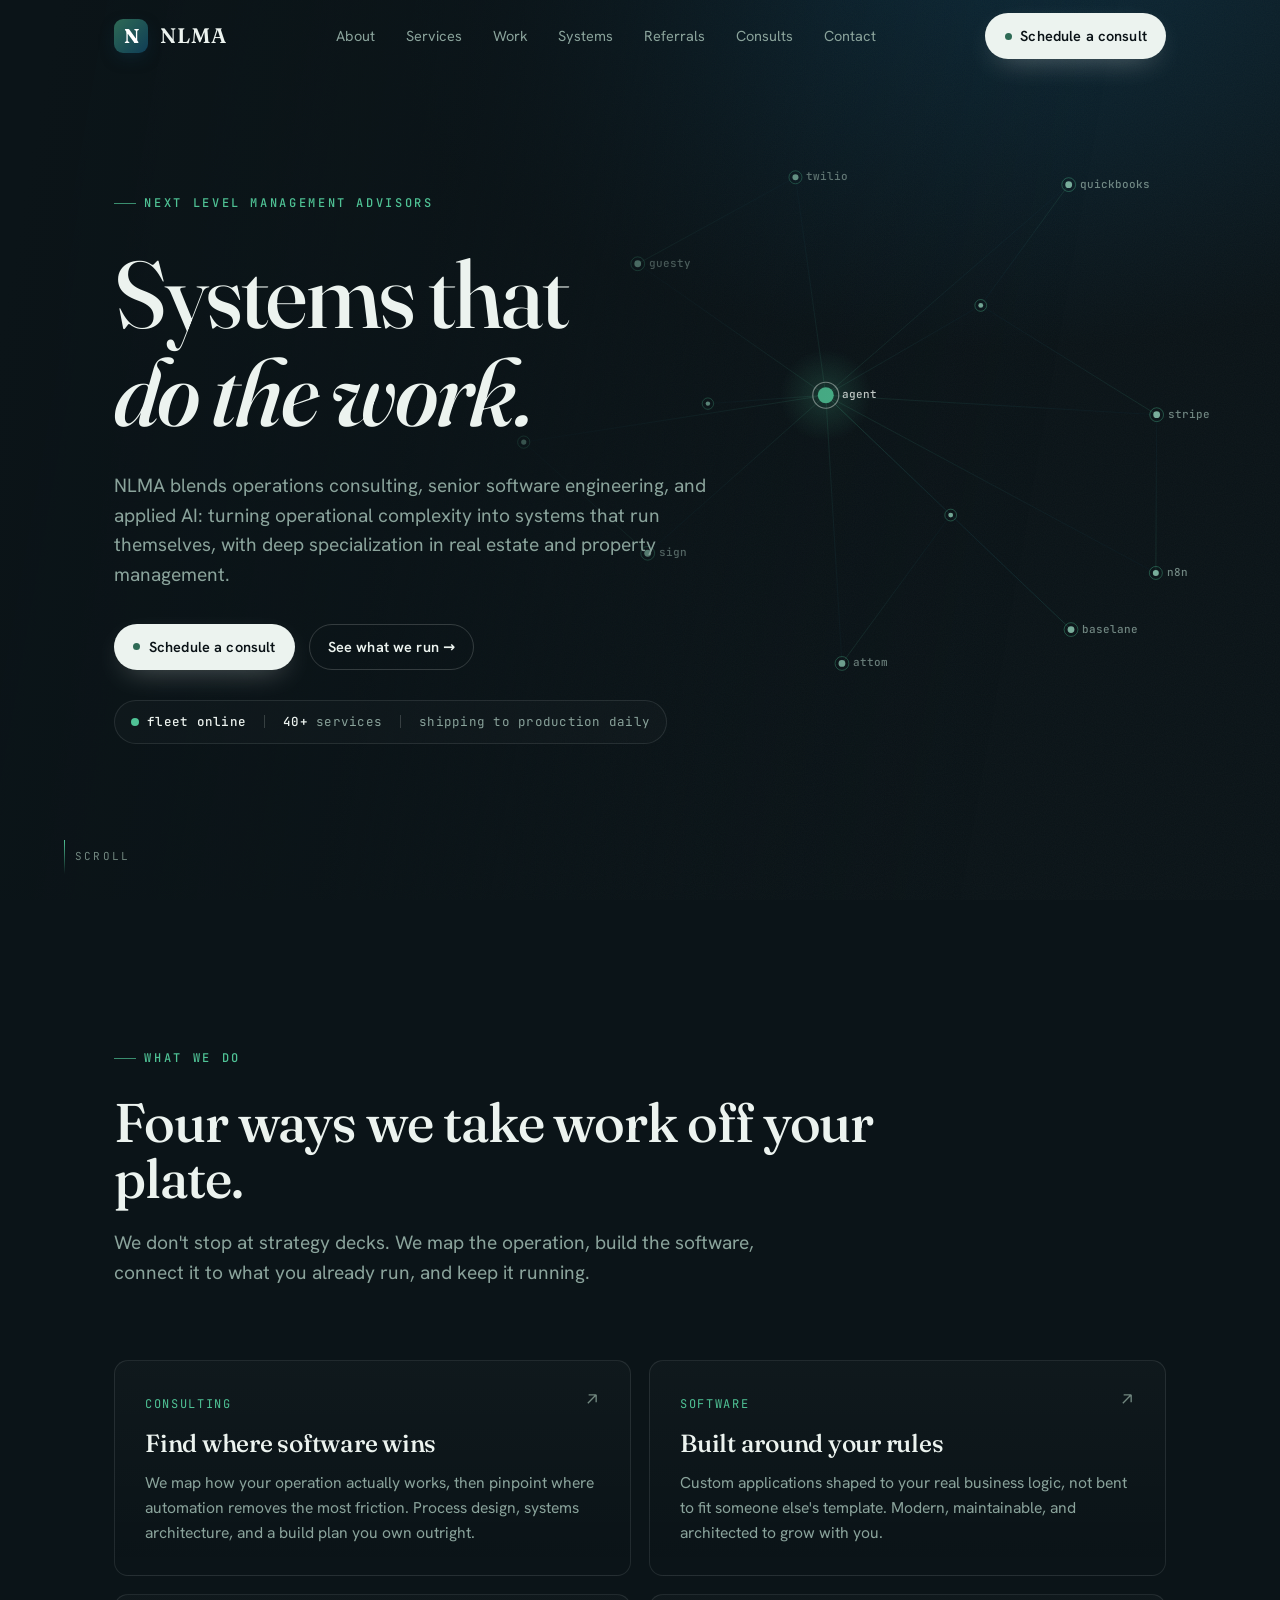
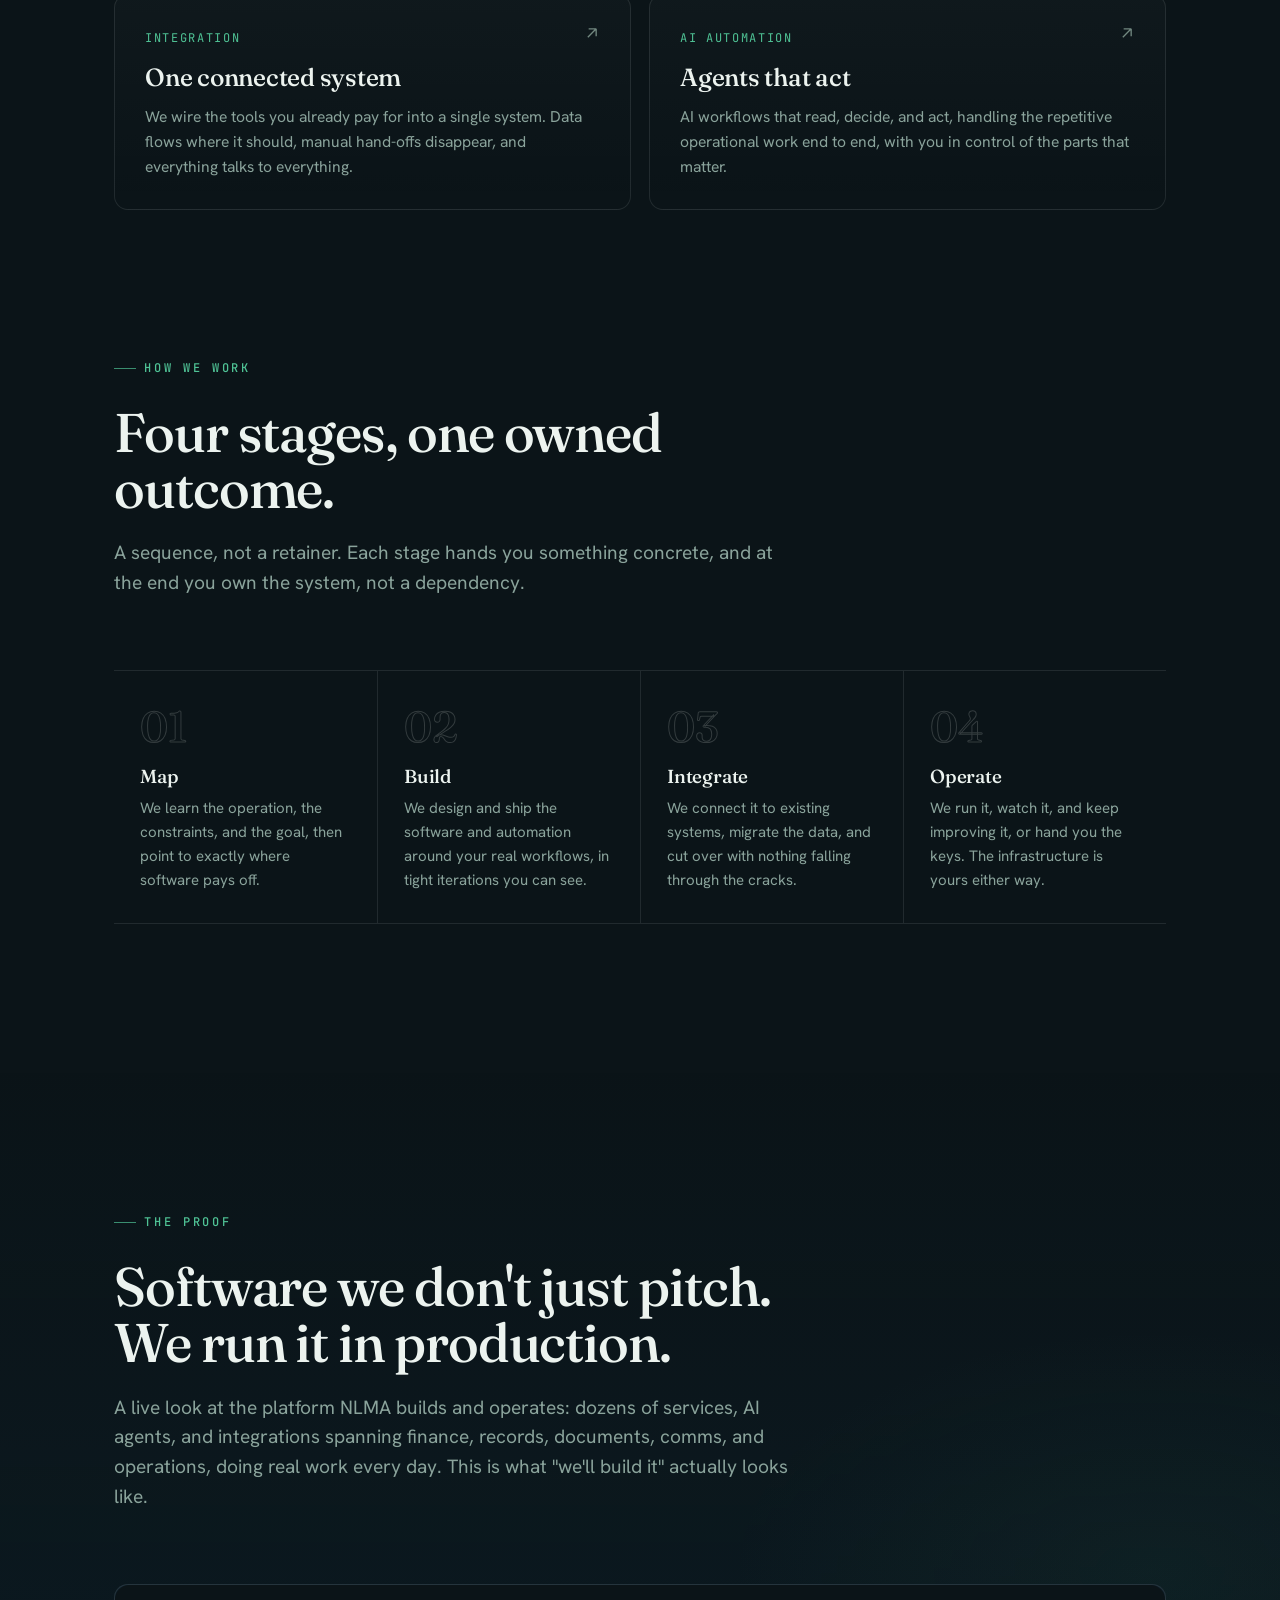
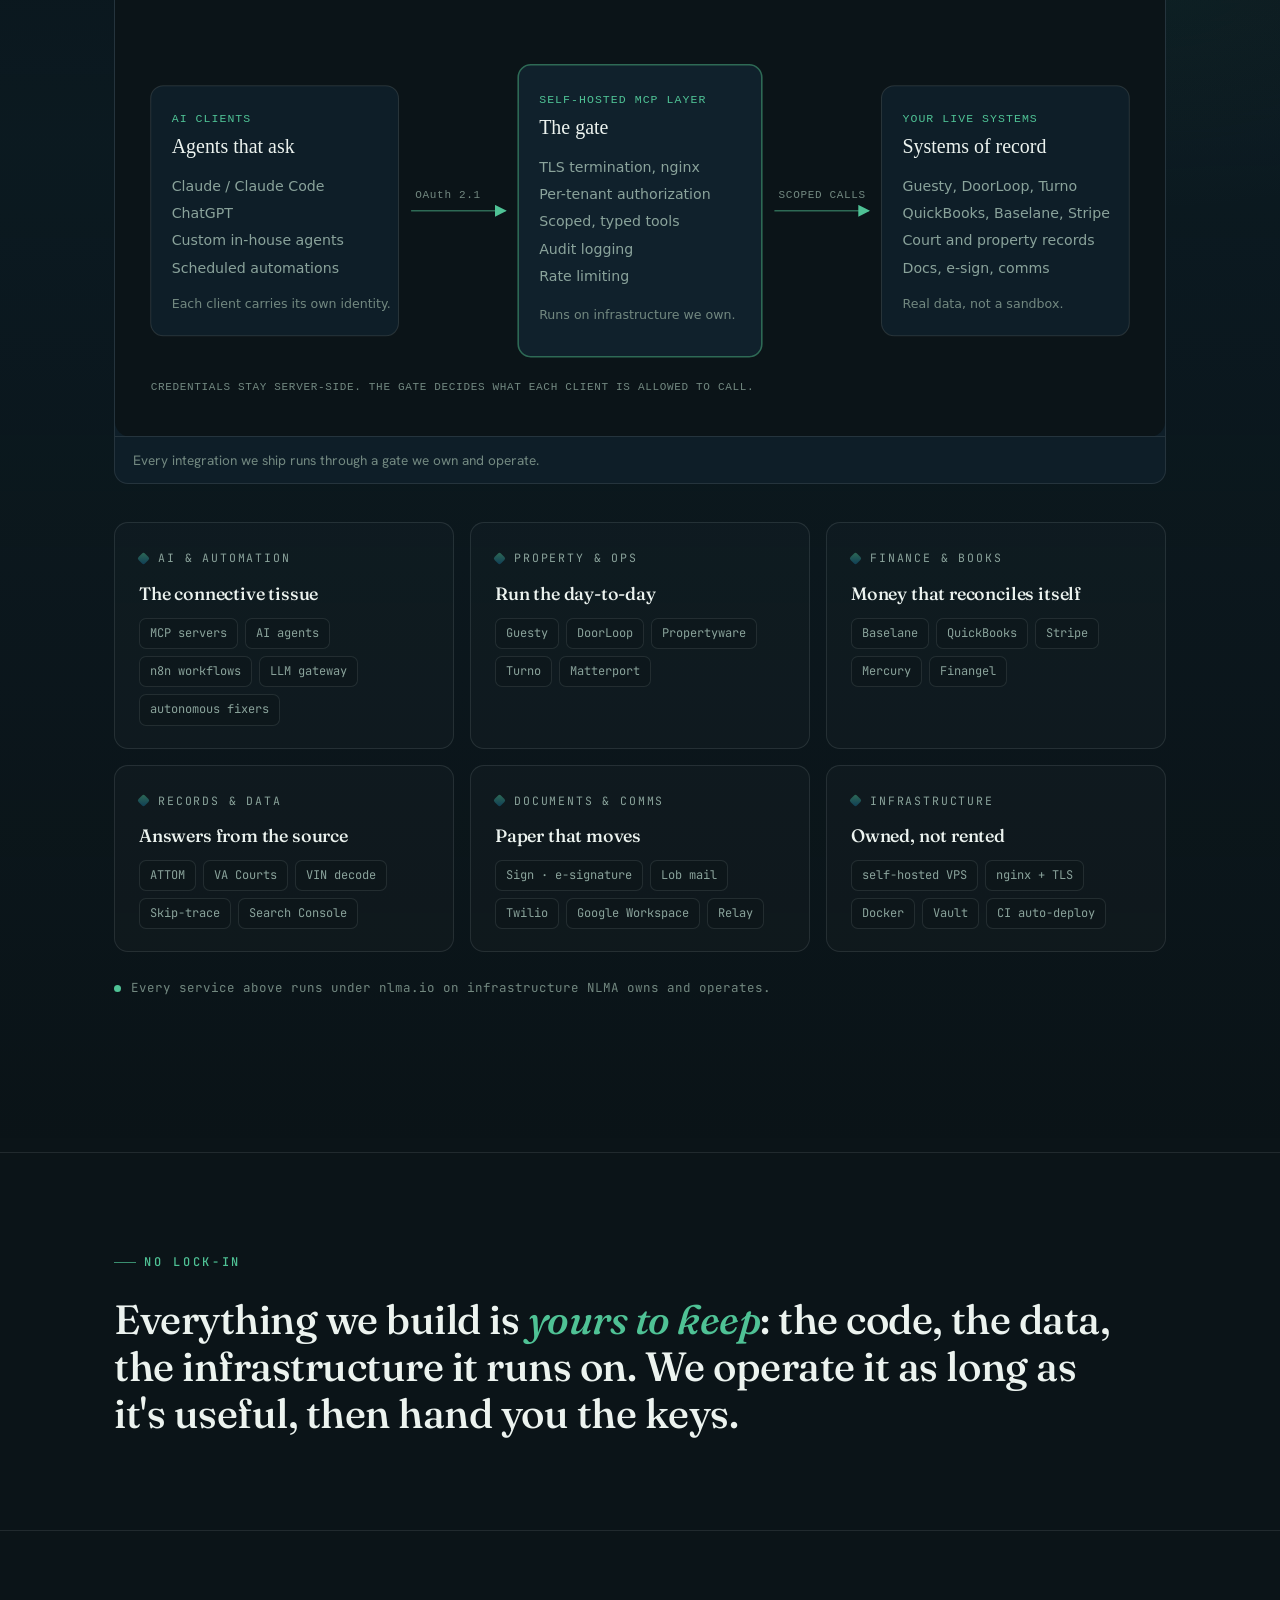
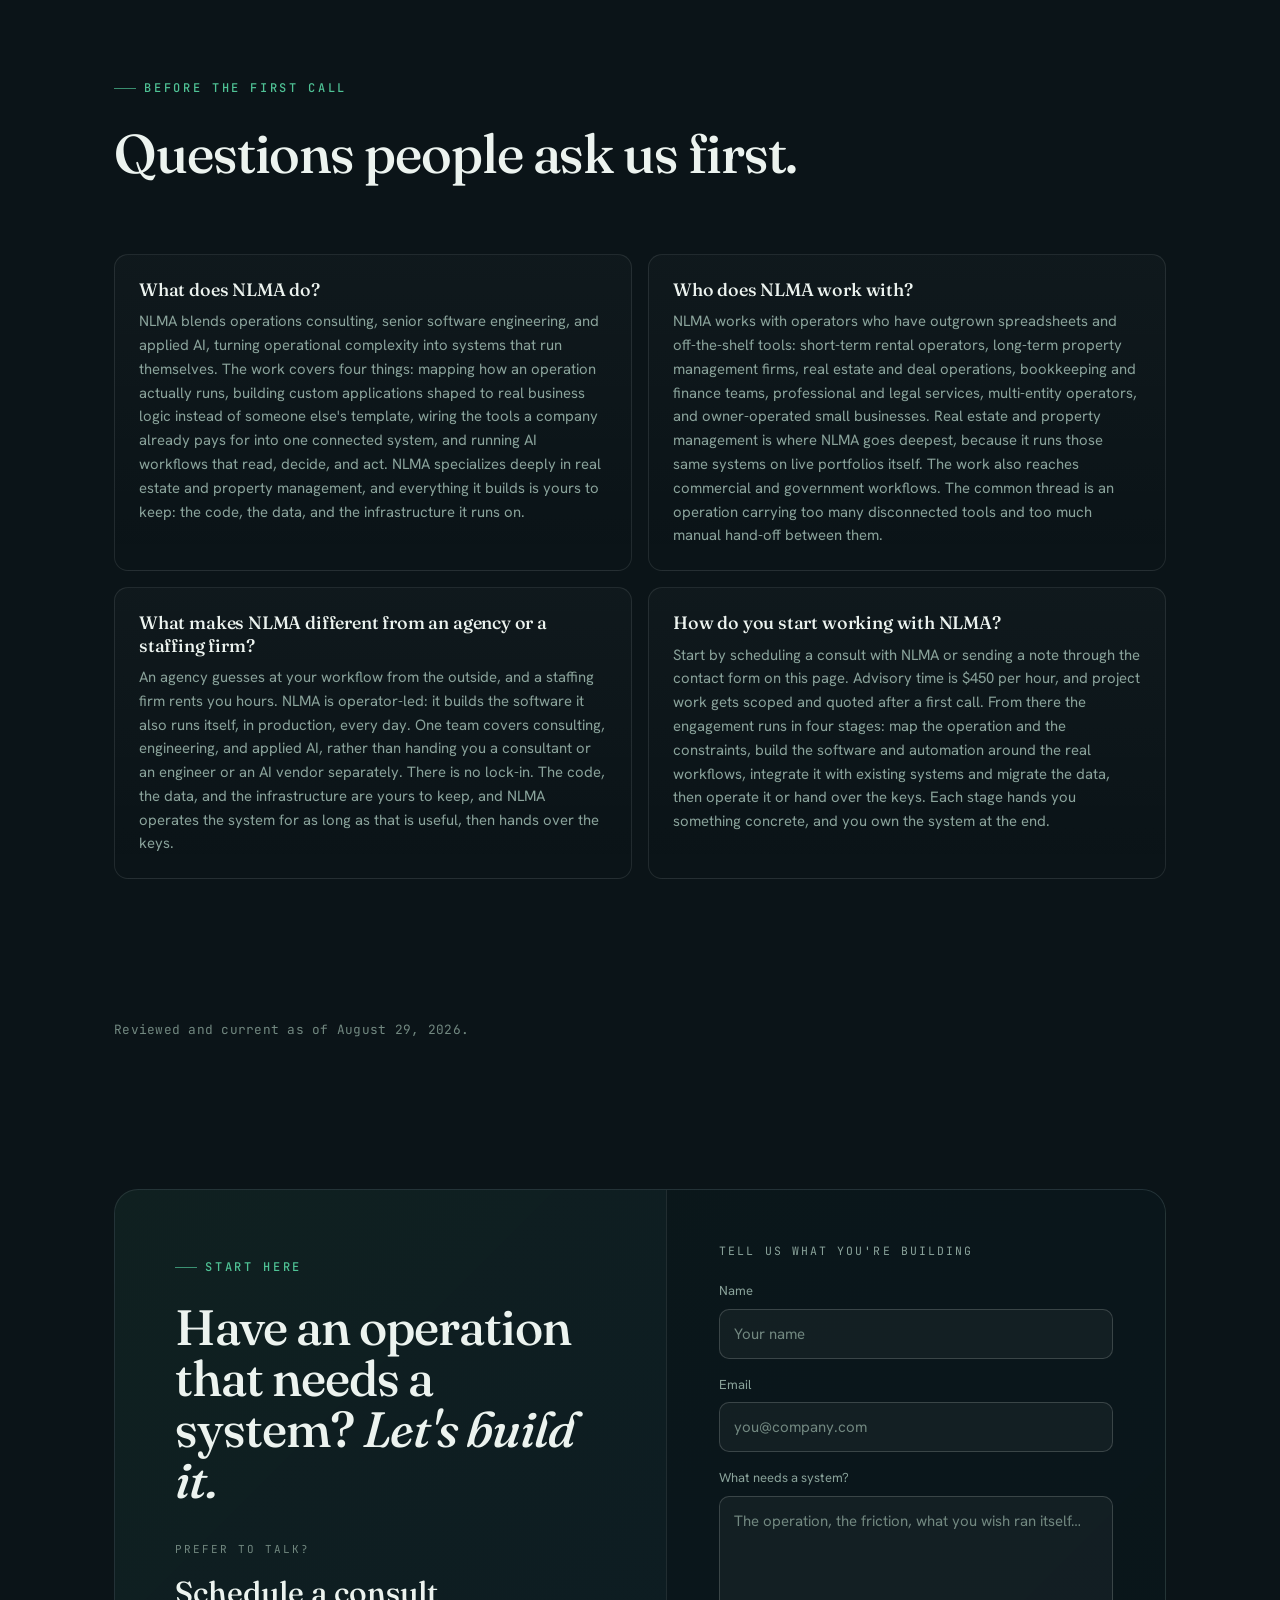
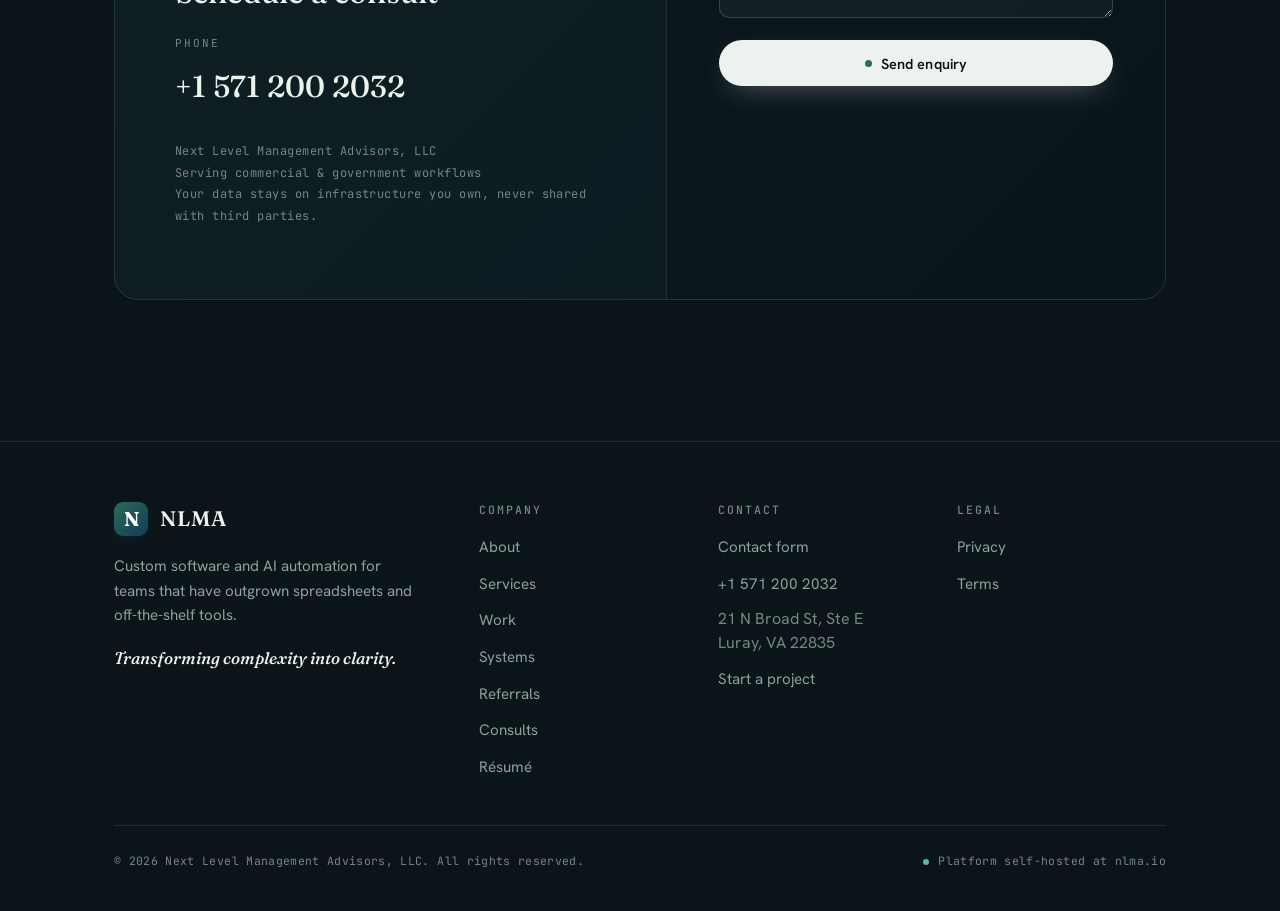
==== commit e4cde4ca: "Finish the freshness dates, and stop hiding a stylesheet rule in noscript again Contact and resume w" ====
--- a/index.html
+++ b/index.html
@@ -400,10 +400,10 @@
 .qa-item a:hover{border-bottom-color:var(--signal)}
 @media(max-width:900px){.qa{grid-template-columns:1fr}}
 .reviewed-stamp{margin:0 0 8px;color:var(--faint);font-size:.8rem;font-family:var(--f-mono);letter-spacing:.02em}
+
+.archfig .archsvg{display:block;width:100%;height:auto}
 </style>
-<noscript><style>.reveal{opacity:1 !important;transform:none !important}[data-boot]{opacity:1 !important}
-.archfig .archsvg{display:block;width:100%;height:auto}
-</style></noscript>
+<noscript><style>.reveal{opacity:1 !important;transform:none !important}[data-boot]{opacity:1 !important}</style></noscript>
 <script type="application/ld+json">
 {"@context":"https://schema.org","@type":"ProfessionalService","@id":"https://nlma.io/#organization","name":"Next Level Management Advisors","alternateName":"NLMA","url":"https://nlma.io","logo":"https://nlma.io/icon-512.png","email":"info@nlma.io","telephone":"+1-571-200-2032","address":{"@type":"PostalAddress","streetAddress":"21 N Broad St, Ste E","addressLocality":"Luray","addressRegion":"VA","postalCode":"22835","addressCountry":"US"},"areaServed":"US","description":"Custom software and AI automation that turns operational complexity into systems that run themselves.","founder":{"@id":"https://nlma.io/#person"}}
 </script>
@@ -485,25 +485,25 @@
       <div class="cap-grid">
         <article class="cap reveal" data-d="1">
           <div class="key">Consulting</div>
-          <svg class="mark" width="20" height="20" viewBox="0 0 24 24" fill="none" stroke="currentColor" stroke-width="1.6"><path d="M7 17L17 7M17 7H8M17 7v9"/></svg>
+          <svg class="mark" aria-hidden="true" focusable="false" width="20" height="20" viewBox="0 0 24 24" fill="none" stroke="currentColor" stroke-width="1.6"><path d="M7 17L17 7M17 7H8M17 7v9"/></svg>
           <h3>Find where software wins</h3>
           <p>We map how your operation actually works, then pinpoint where automation removes the most friction. Process design, systems architecture, and a build plan you own outright.</p>
         </article>
         <article class="cap reveal" data-d="2">
           <div class="key">Software</div>
-          <svg class="mark" width="20" height="20" viewBox="0 0 24 24" fill="none" stroke="currentColor" stroke-width="1.6"><path d="M7 17L17 7M17 7H8M17 7v9"/></svg>
+          <svg class="mark" aria-hidden="true" focusable="false" width="20" height="20" viewBox="0 0 24 24" fill="none" stroke="currentColor" stroke-width="1.6"><path d="M7 17L17 7M17 7H8M17 7v9"/></svg>
           <h3>Built around your rules</h3>
           <p>Custom applications shaped to your real business logic, not bent to fit someone else's template. Modern, maintainable, and architected to grow with you.</p>
         </article>
         <article class="cap reveal" data-d="3">
           <div class="key">Integration</div>
-          <svg class="mark" width="20" height="20" viewBox="0 0 24 24" fill="none" stroke="currentColor" stroke-width="1.6"><path d="M7 17L17 7M17 7H8M17 7v9"/></svg>
+          <svg class="mark" aria-hidden="true" focusable="false" width="20" height="20" viewBox="0 0 24 24" fill="none" stroke="currentColor" stroke-width="1.6"><path d="M7 17L17 7M17 7H8M17 7v9"/></svg>
           <h3>One connected system</h3>
           <p>We wire the tools you already pay for into a single system. Data flows where it should, manual hand-offs disappear, and everything talks to everything.</p>
         </article>
         <article class="cap reveal" data-d="4">
           <div class="key">AI automation</div>
-          <svg class="mark" width="20" height="20" viewBox="0 0 24 24" fill="none" stroke="currentColor" stroke-width="1.6"><path d="M7 17L17 7M17 7H8M17 7v9"/></svg>
+          <svg class="mark" aria-hidden="true" focusable="false" width="20" height="20" viewBox="0 0 24 24" fill="none" stroke="currentColor" stroke-width="1.6"><path d="M7 17L17 7M17 7H8M17 7v9"/></svg>
           <h3>Agents that act</h3>
           <p>AI workflows that read, decide, and act, handling the repetitive operational work end to end, with you in control of the parts that matter.</p>
         </article>
@@ -563,7 +563,8 @@
 
           <defs>
             <style>#mcpDiagram .bg { fill: #0B1418; }#mcpDiagram .panel { fill: #0E1E28; stroke: rgba(236,243,239,.12); stroke-width: 1; }#mcpDiagram .core { fill: #10212c; stroke: #2E6A55; stroke-width: 1.5; }#mcpDiagram .h { font-family: Georgia, "Times New Roman", serif; font-size: 19px; fill: #ECF3EF; }#mcpDiagram .lbl { font-family: ui-monospace, SFMono-Regular, Menlo, Consolas, monospace; font-size: 11px; fill: #4FC295; letter-spacing: .09em; }#mcpDiagram .item { font-family: system-ui, -apple-system, "Segoe UI", Roboto, sans-serif; font-size: 13.5px; fill: #8AA39B; }#mcpDiagram .flow { font-family: ui-monospace, SFMono-Regular, Menlo, Consolas, monospace; font-size: 10.5px; fill: #728880; letter-spacing: .06em; }#mcpDiagram .arrow { stroke: #2E6A55; stroke-width: 1.6; fill: none; }#mcpDiagram .note { font-family: system-ui, -apple-system, "Segoe UI", Roboto, sans-serif; font-size: 12px; fill: #728880; }
-            </style>
+            
+</style>
             <marker id="ah" viewBox="0 0 10 10" refX="9" refY="5" markerWidth="7" markerHeight="7" orient="auto-start-reverse">
               <path d="M 0 0 L 10 5 L 0 10 z" fill="#4FC295"/>
             </marker>
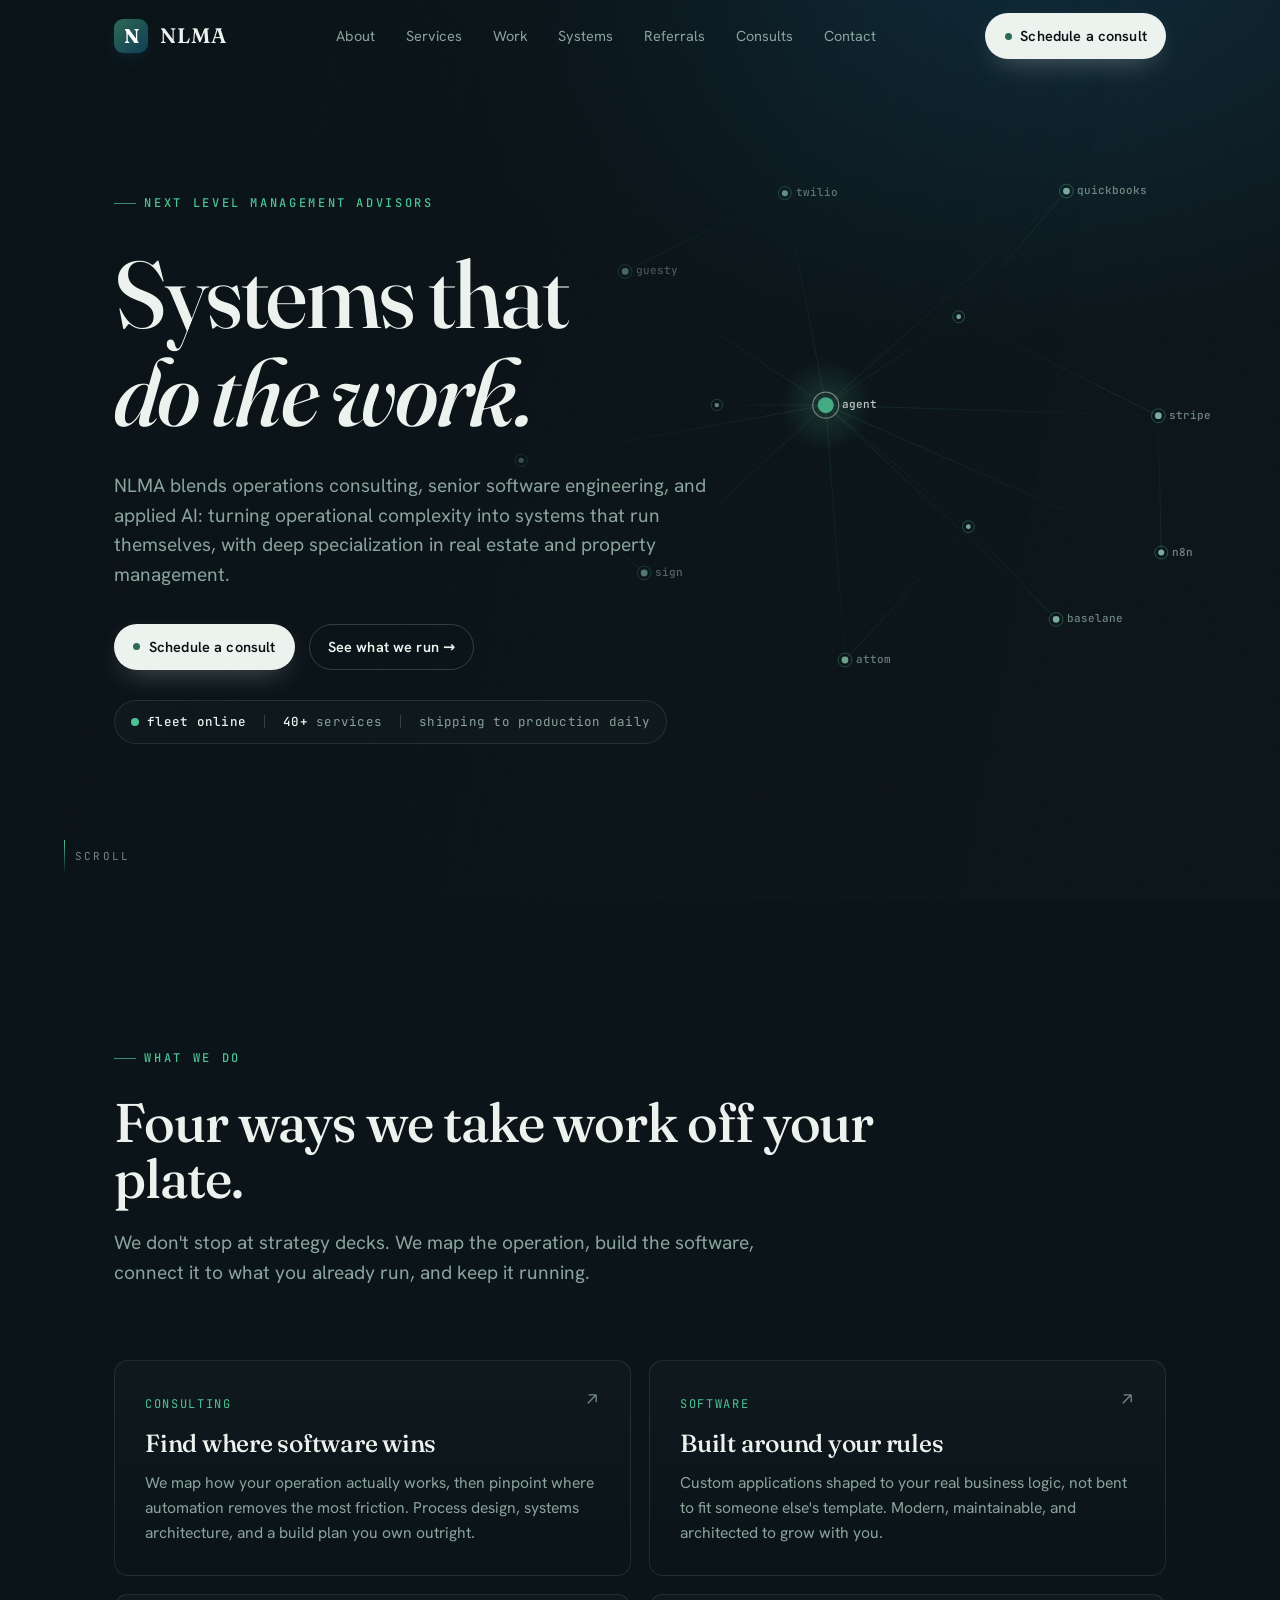
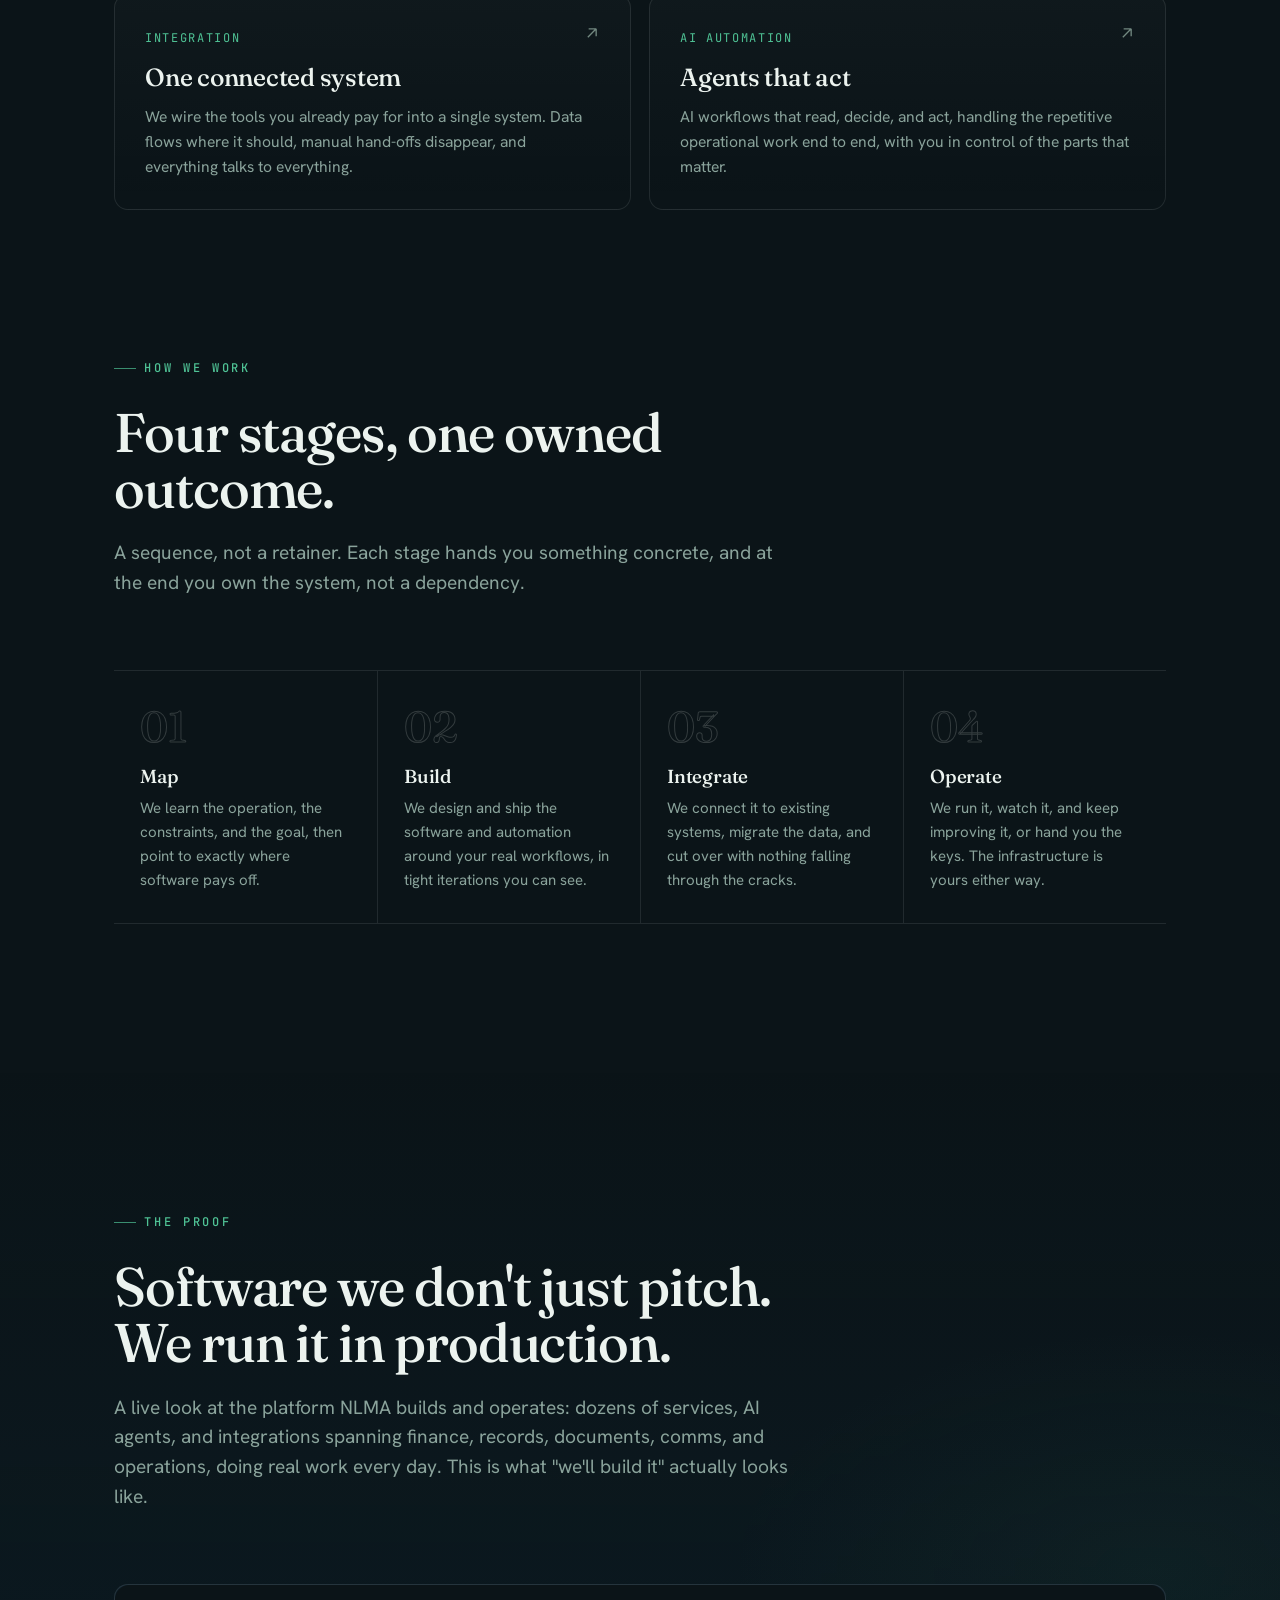
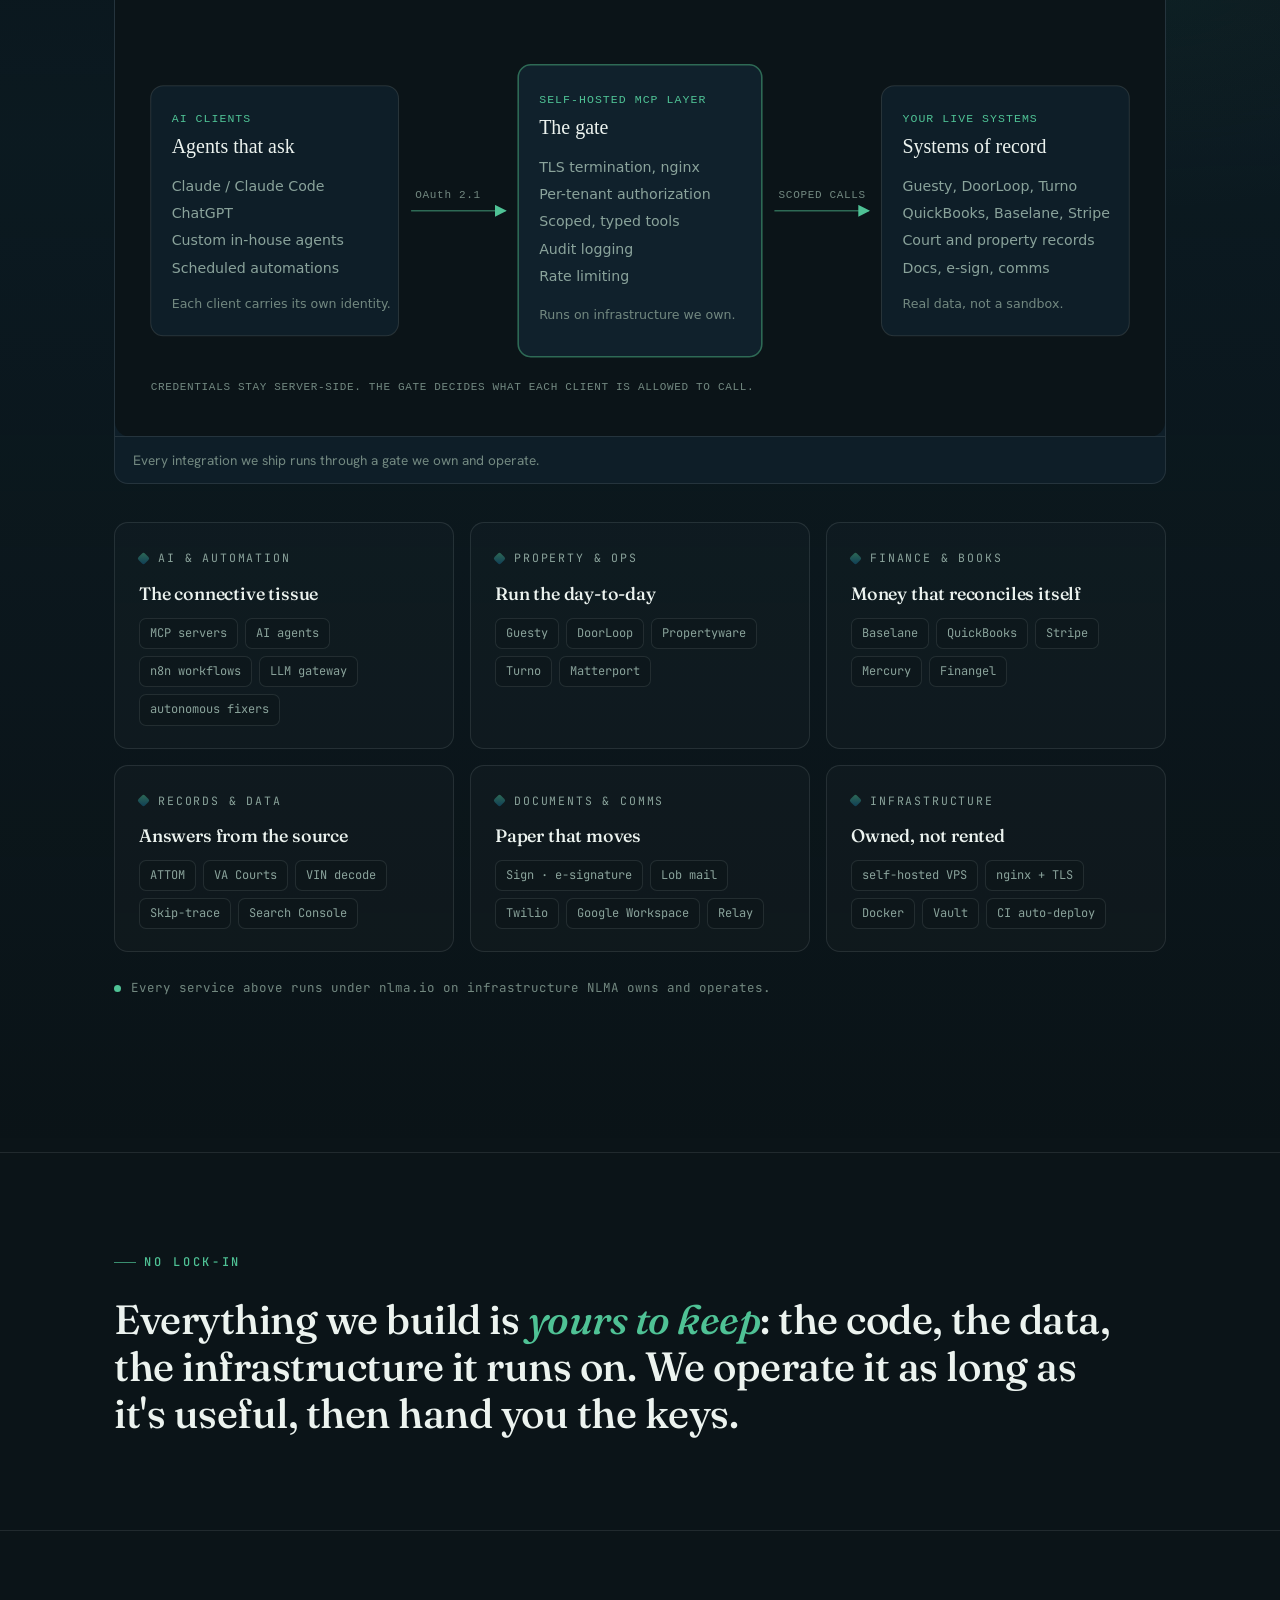
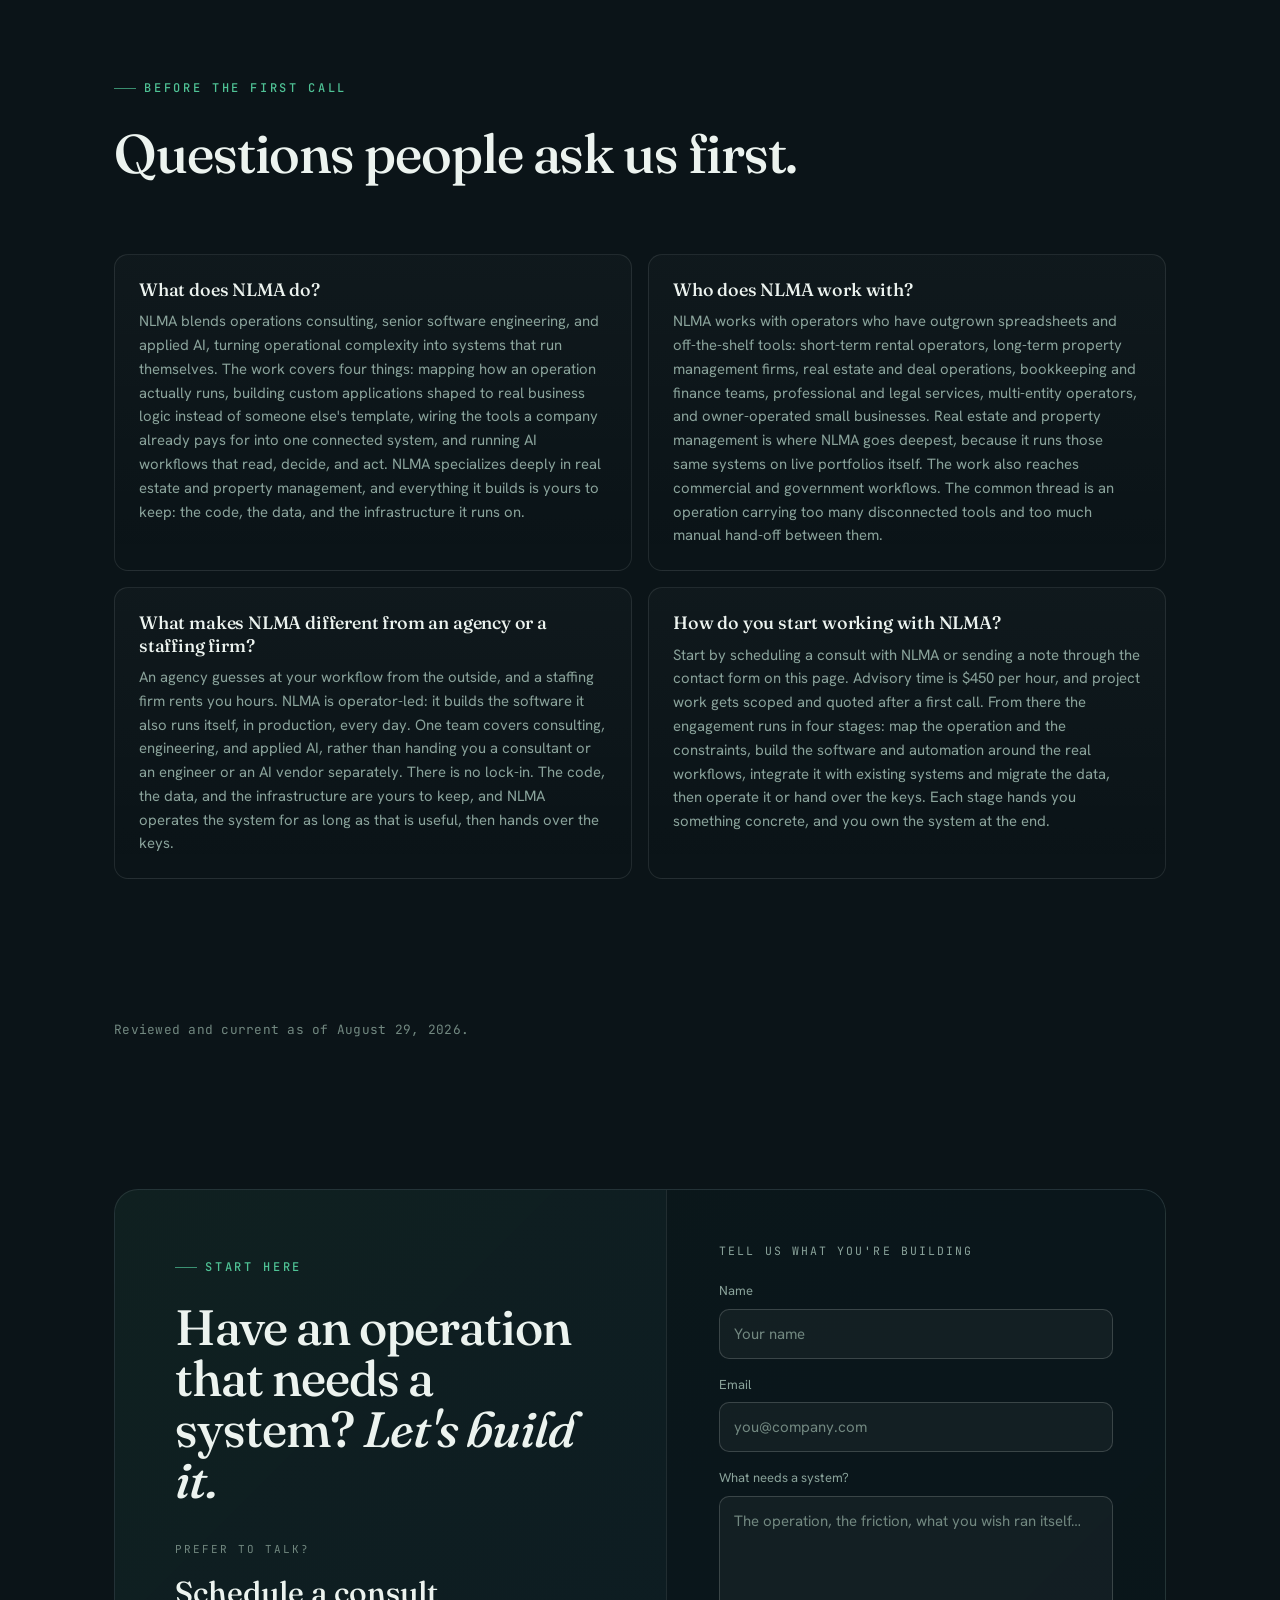
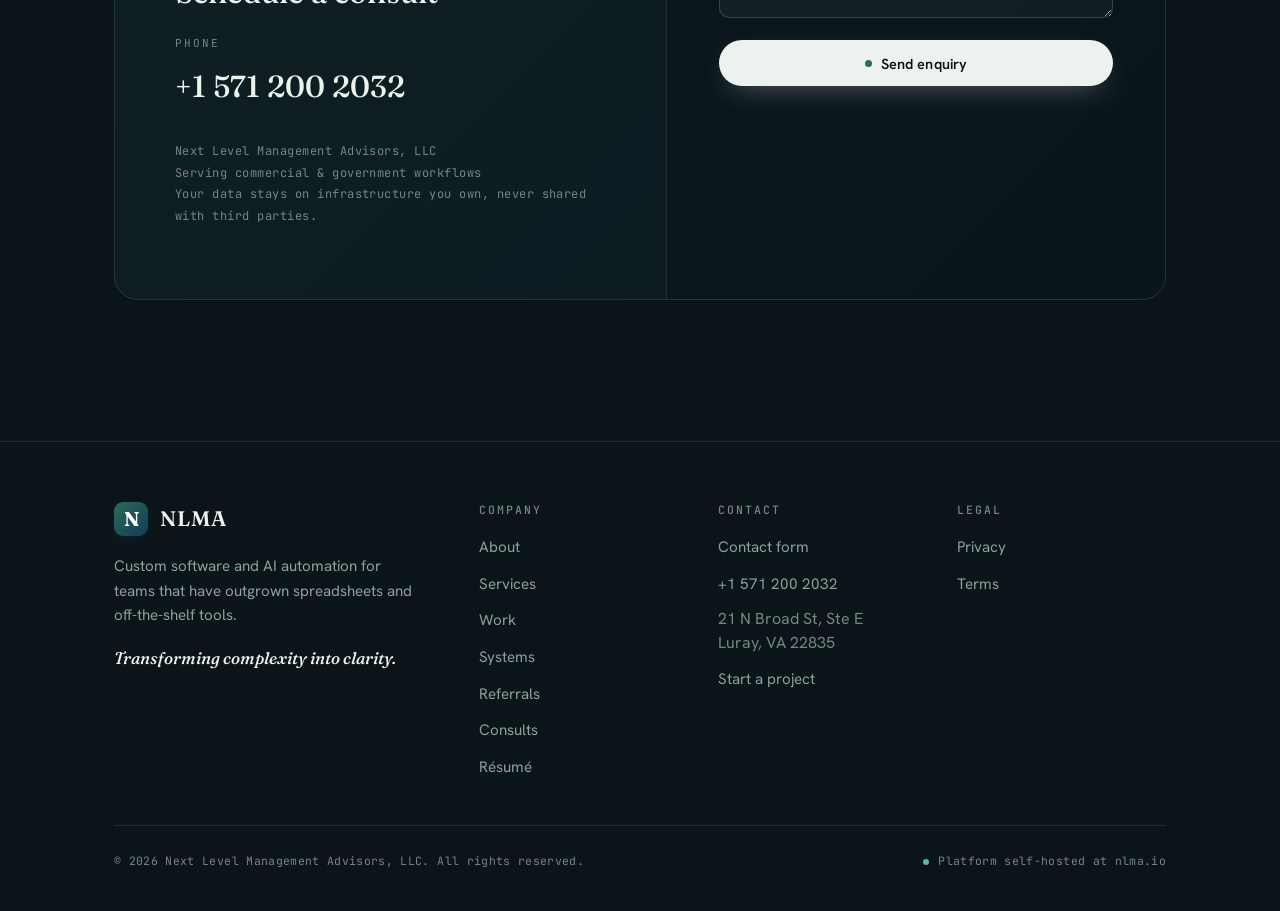
==== commit f84e2c2c: "Cut the social card by 38%, and let the org point at its own public work The card was a 160.6 KB los" ====
--- a/index.html
+++ b/index.html
@@ -7,16 +7,16 @@
 <link rel="icon" href="/favicon.svg" type="image/svg+xml" />
 <link rel="apple-touch-icon" href="/apple-touch-icon.png" />
 <link rel="manifest" href="/site.webmanifest" />
-<meta property="og:image" content="https://nlma.io/og-image.png" />
+<meta property="og:image" content="https://nlma.io/og-image.jpg" />
 <meta property="og:image:width" content="1200" />
 <meta property="og:image:height" content="630" />
-<meta property="og:image:secure_url" content="https://nlma.io/og-image.png" />
-<meta property="og:image:type" content="image/png" />
+<meta property="og:image:secure_url" content="https://nlma.io/og-image.jpg" />
+<meta property="og:image:type" content="image/jpeg" />
 <meta property="og:image:alt" content="NLMA - Systems that do the work" />
 <meta name="twitter:card" content="summary_large_image" />
 <meta name="twitter:title" content="Systems that do the work · NLMA" />
 <meta name="twitter:description" content="Consulting, software, and applied AI that turn operational complexity into systems that run themselves. Specialized in real estate and property management." />
-<meta name="twitter:image" content="https://nlma.io/og-image.png" />
+<meta name="twitter:image" content="https://nlma.io/og-image.jpg" />
 <title>NLMA · Next Level Management Advisors · Systems that do the work</title>
 <meta name="description" content="NLMA blends operations consulting, senior software engineering, and applied AI to turn operational complexity into systems that run themselves, with deep specialization in real estate and property management." />
 <meta name="theme-color" content="#0B1418" />
@@ -405,7 +405,7 @@
 </style>
 <noscript><style>.reveal{opacity:1 !important;transform:none !important}[data-boot]{opacity:1 !important}</style></noscript>
 <script type="application/ld+json">
-{"@context":"https://schema.org","@type":"ProfessionalService","@id":"https://nlma.io/#organization","name":"Next Level Management Advisors","alternateName":"NLMA","url":"https://nlma.io","logo":"https://nlma.io/icon-512.png","email":"info@nlma.io","telephone":"+1-571-200-2032","address":{"@type":"PostalAddress","streetAddress":"21 N Broad St, Ste E","addressLocality":"Luray","addressRegion":"VA","postalCode":"22835","addressCountry":"US"},"areaServed":"US","description":"Custom software and AI automation that turns operational complexity into systems that run themselves.","founder":{"@id":"https://nlma.io/#person"}}
+{"@context":"https://schema.org","@type":"ProfessionalService","@id":"https://nlma.io/#organization","name":"Next Level Management Advisors","alternateName":"NLMA","url":"https://nlma.io","logo":"https://nlma.io/icon-512.png","image":"https://nlma.io/og-image.jpg","sameAs":["https://github.com/NextLevelManagementAdvisors","https://www.linkedin.com/in/forrestsurprenant"],"email":"info@nlma.io","telephone":"+1-571-200-2032","address":{"@type":"PostalAddress","streetAddress":"21 N Broad St, Ste E","addressLocality":"Luray","addressRegion":"VA","postalCode":"22835","addressCountry":"US"},"areaServed":"US","description":"Custom software and AI automation that turns operational complexity into systems that run themselves.","founder":{"@id":"https://nlma.io/#person"}}
 </script>
 <script type="application/ld+json">
 {"@context":"https://schema.org","@type":"WebSite","@id":"https://nlma.io/#website","url":"https://nlma.io","name":"NLMA · Next Level Management Advisors","publisher":{"@id":"https://nlma.io/#organization"}}
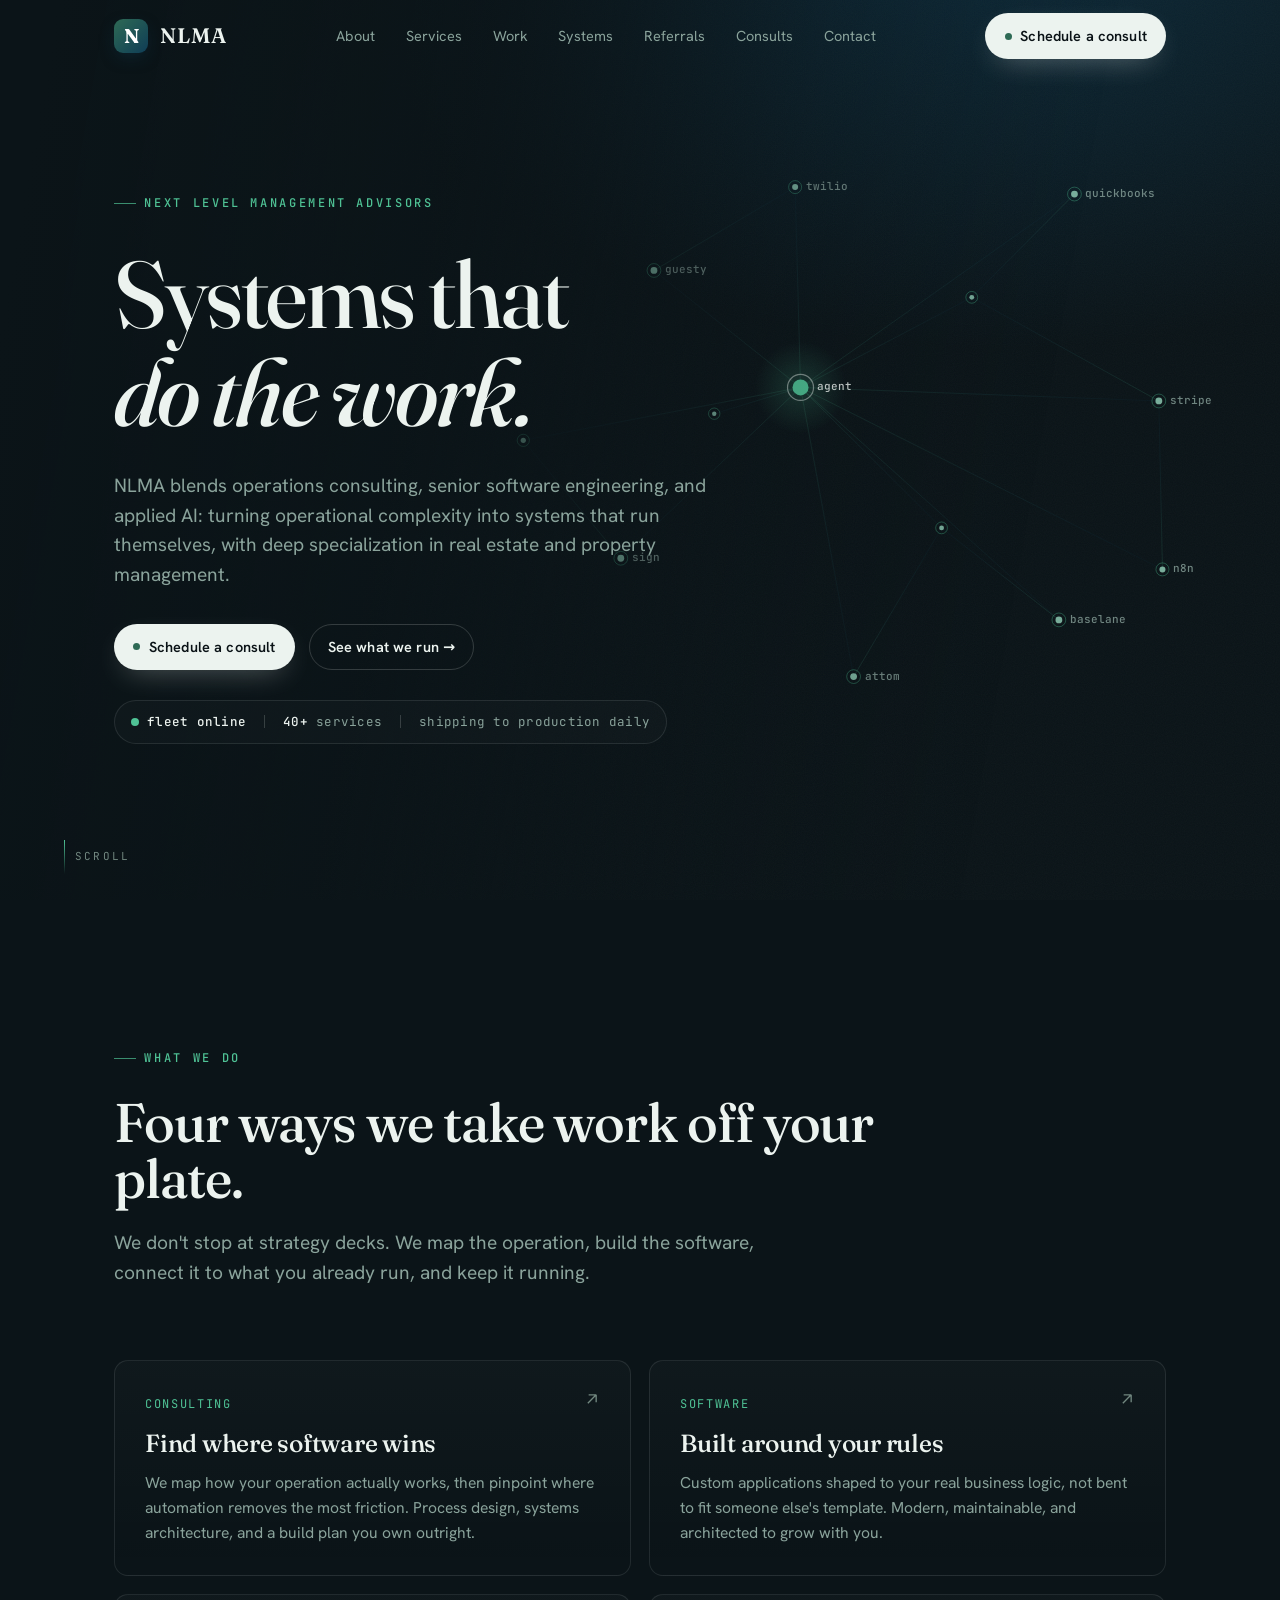
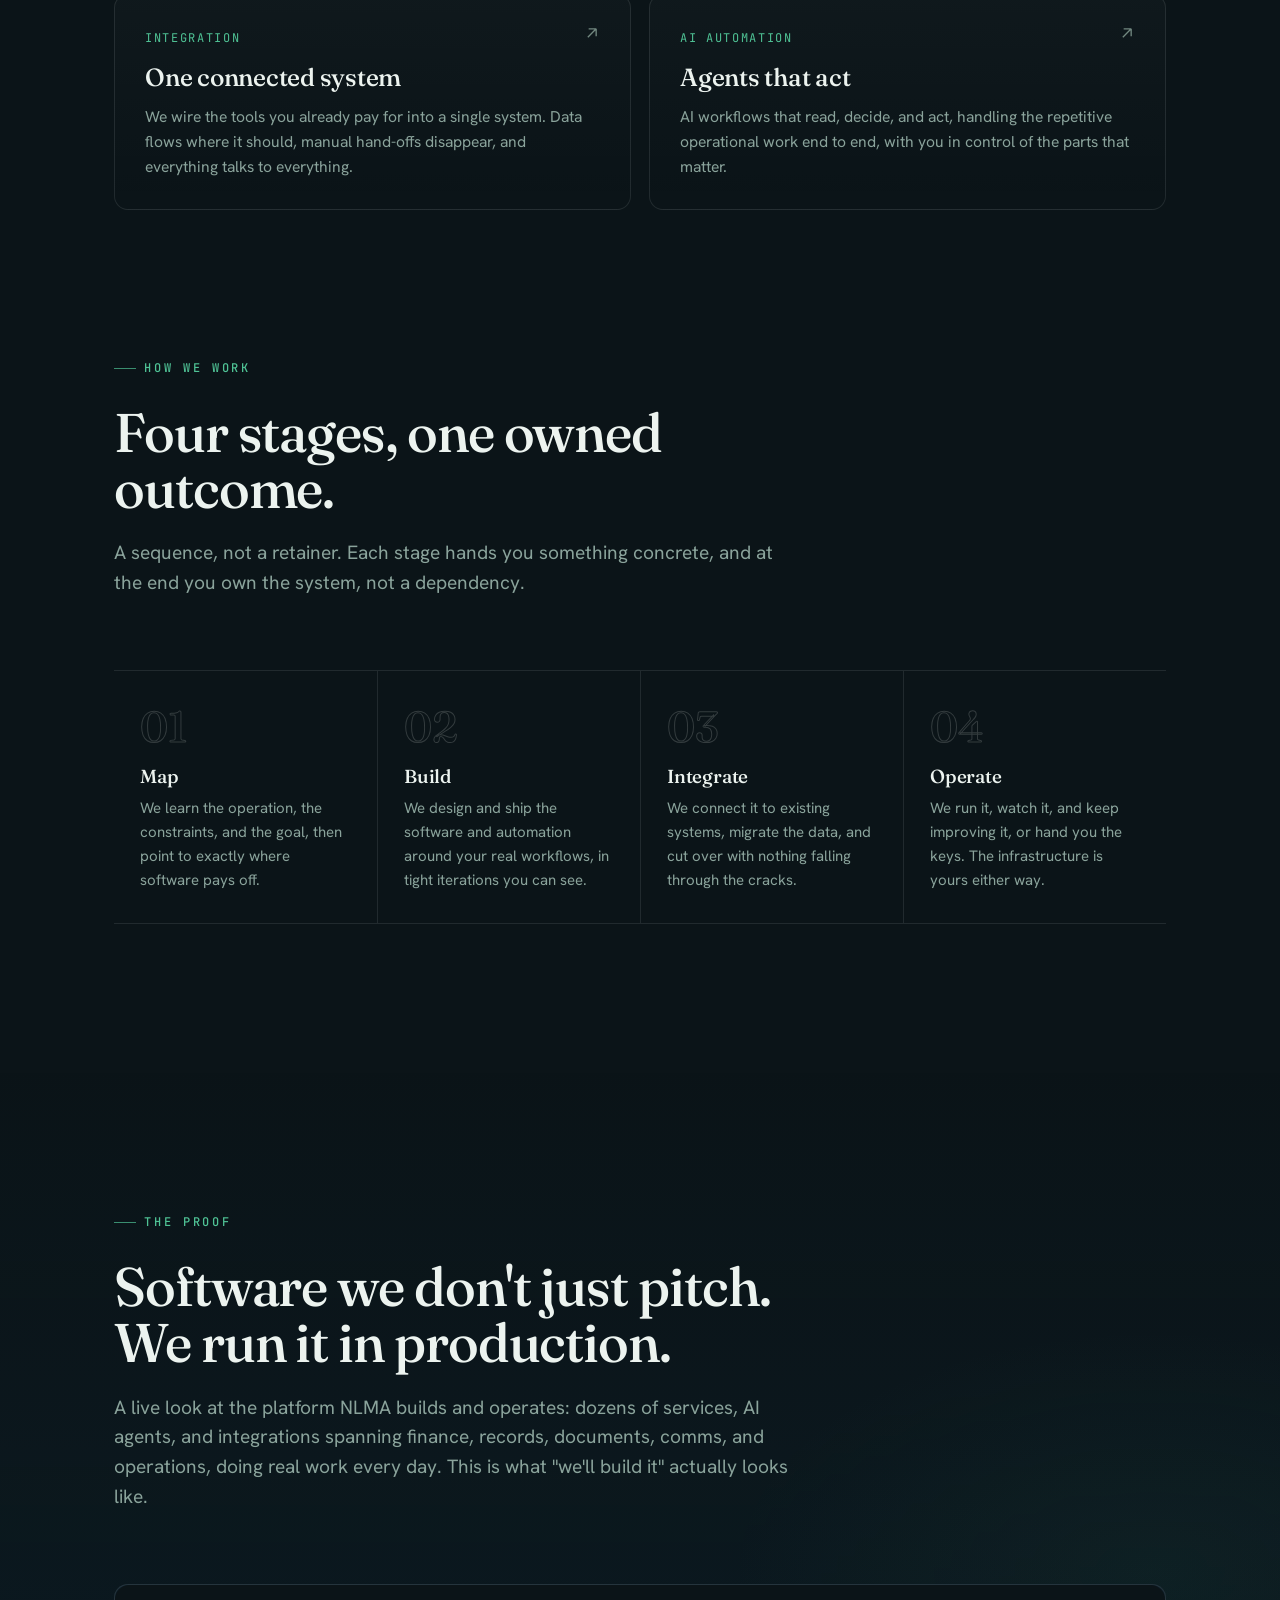
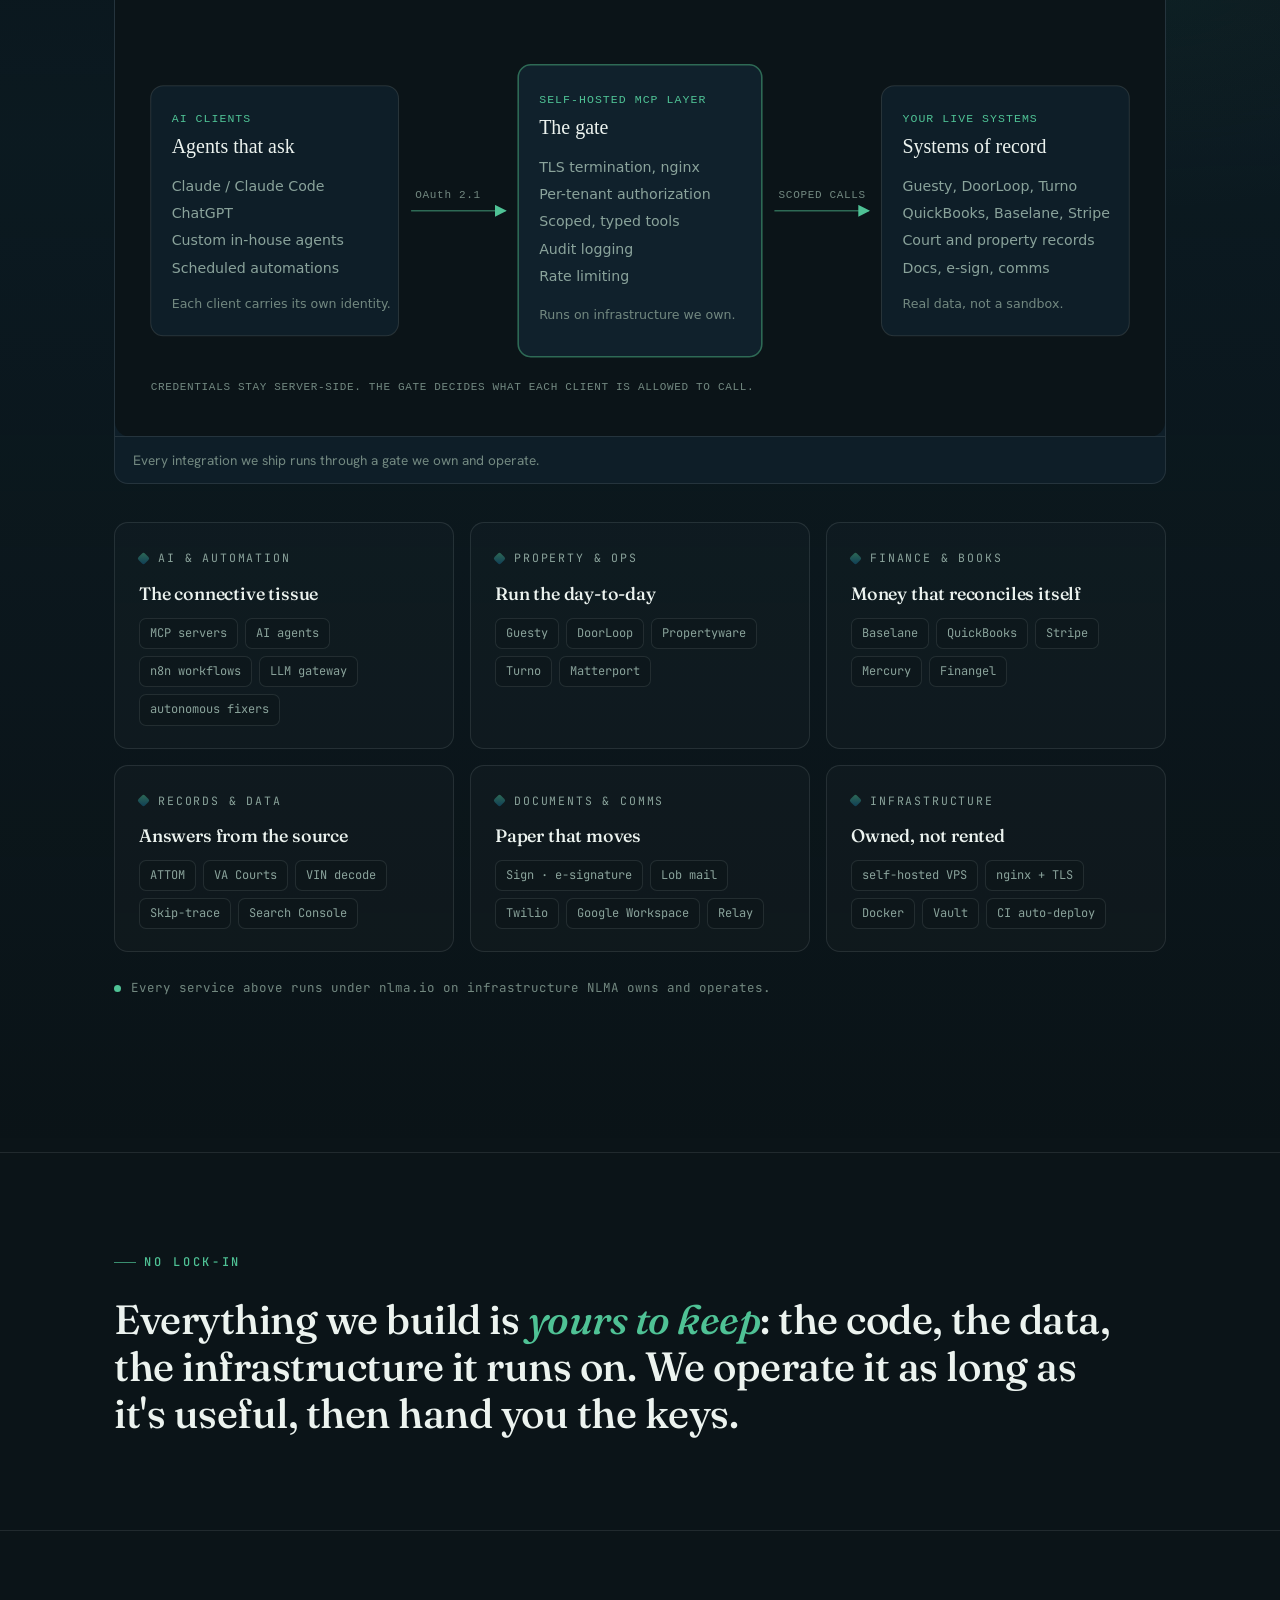
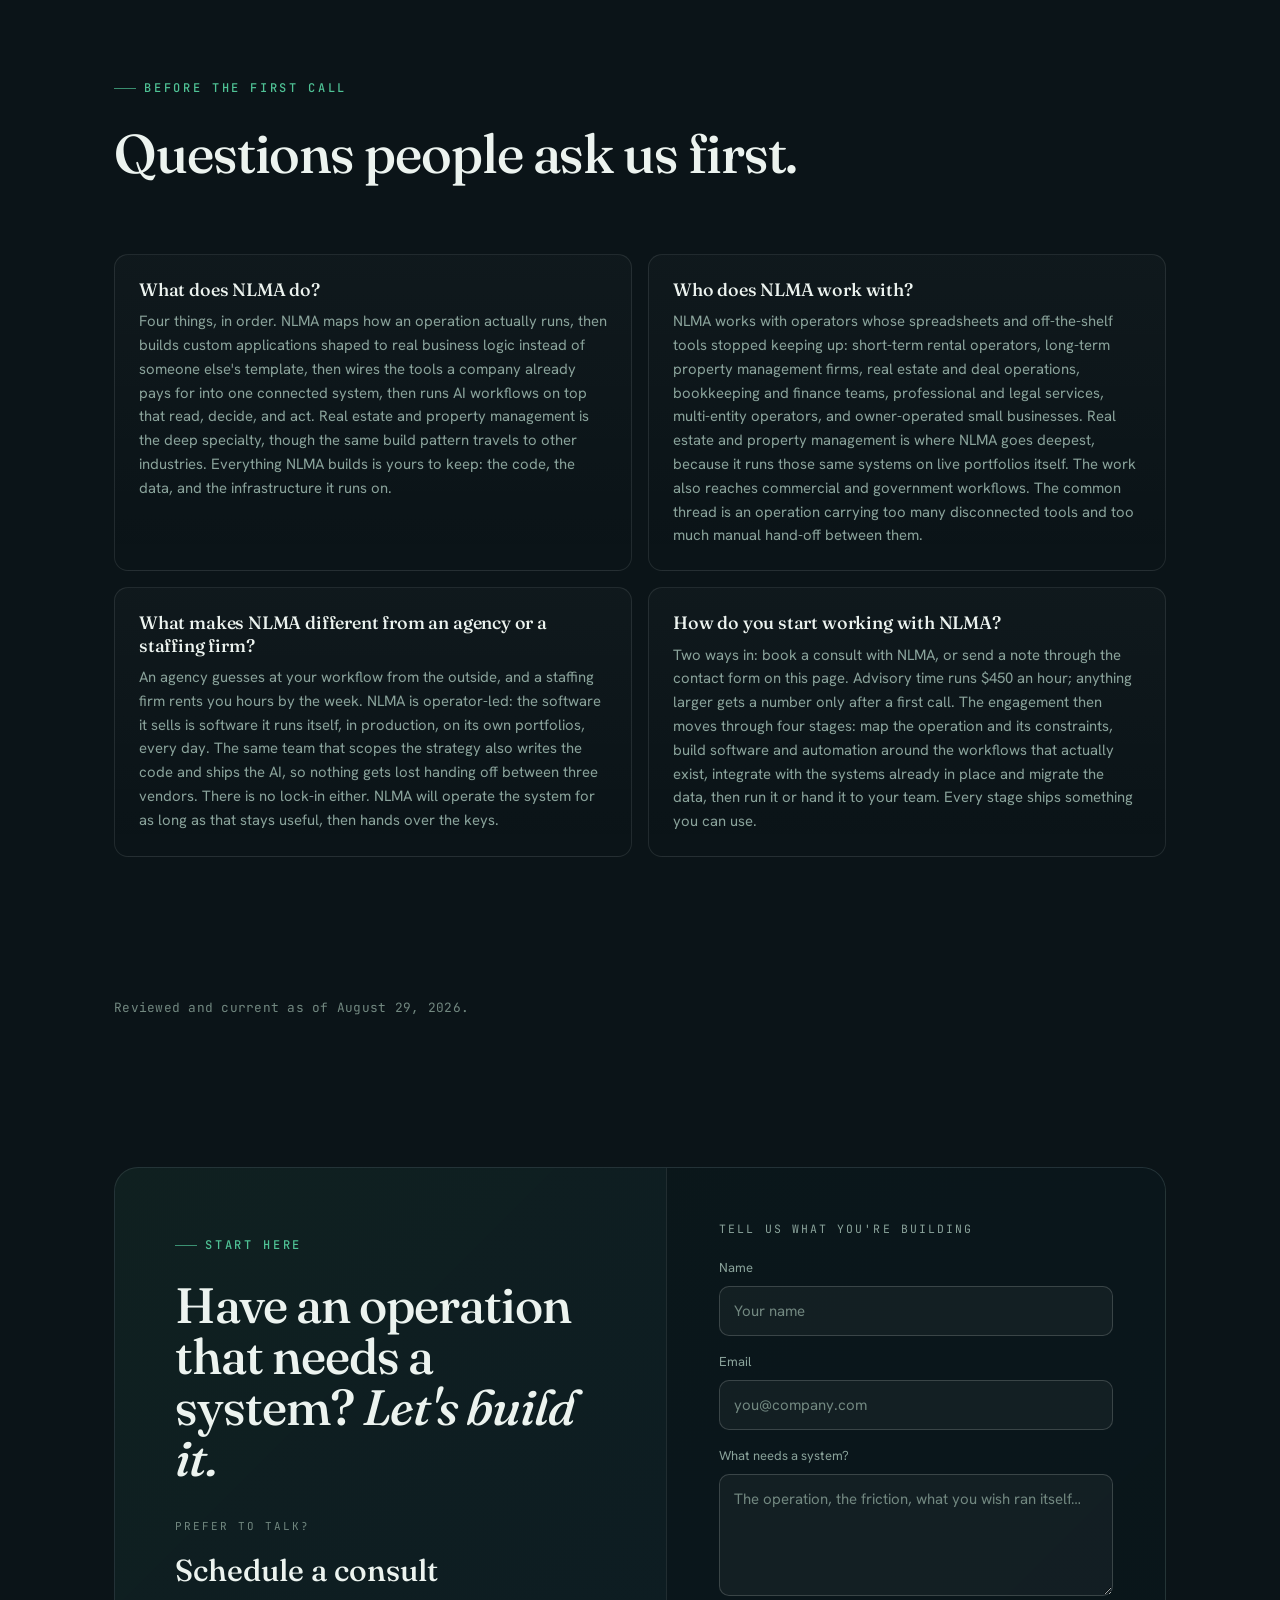
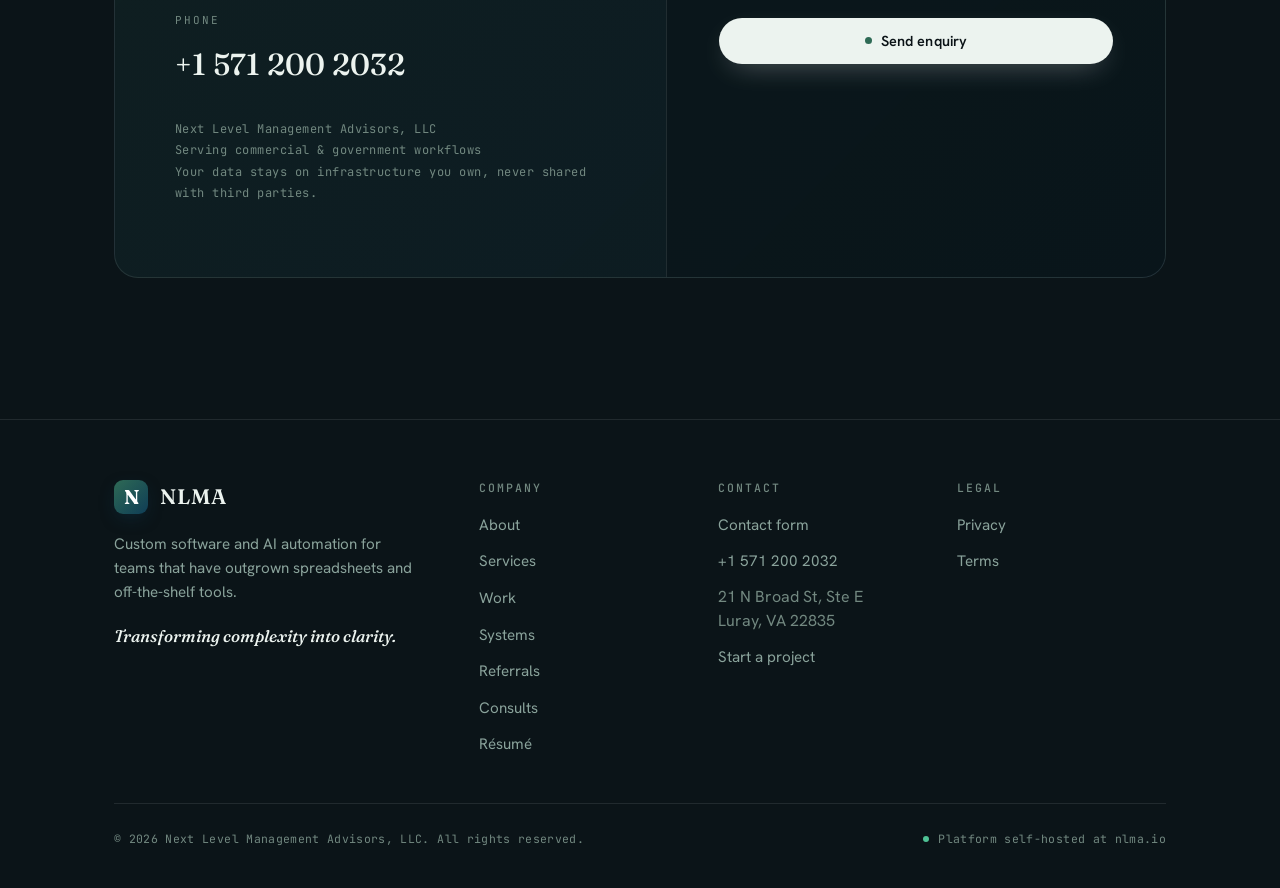
==== commit 129cb97c: "Say how the work is actually done, and make the resume readable while doing it Depth scored 66 becau" ====
--- a/index.html
+++ b/index.html
@@ -684,19 +684,19 @@
       <div class="qa">
         <div class="qa-item reveal">
           <h3>What does NLMA do?</h3>
-          <p>NLMA blends operations consulting, senior software engineering, and applied AI, turning operational complexity into systems that run themselves. The work covers four things: mapping how an operation actually runs, building custom applications shaped to real business logic instead of someone else's template, wiring the tools a company already pays for into one connected system, and running AI workflows that read, decide, and act. NLMA specializes deeply in real estate and property management, and everything it builds is yours to keep: the code, the data, and the infrastructure it runs on.</p>
+          <p>Four things, in order. NLMA maps how an operation actually runs, then builds custom applications shaped to real business logic instead of someone else's template, then wires the tools a company already pays for into one connected system, then runs AI workflows on top that read, decide, and act. Real estate and property management is the deep specialty, though the same build pattern travels to other industries. Everything NLMA builds is yours to keep: the code, the data, and the infrastructure it runs on.</p>
         </div>
         <div class="qa-item reveal" data-d="1">
           <h3>Who does NLMA work with?</h3>
-          <p>NLMA works with operators who have outgrown spreadsheets and off-the-shelf tools: short-term rental operators, long-term property management firms, real estate and deal operations, bookkeeping and finance teams, professional and legal services, multi-entity operators, and owner-operated small businesses. Real estate and property management is where NLMA goes deepest, because it runs those same systems on live portfolios itself. The work also reaches commercial and government workflows. The common thread is an operation carrying too many disconnected tools and too much manual hand-off between them.</p>
+          <p>NLMA works with operators whose spreadsheets and off-the-shelf tools stopped keeping up: short-term rental operators, long-term property management firms, real estate and deal operations, bookkeeping and finance teams, professional and legal services, multi-entity operators, and owner-operated small businesses. Real estate and property management is where NLMA goes deepest, because it runs those same systems on live portfolios itself. The work also reaches commercial and government workflows. The common thread is an operation carrying too many disconnected tools and too much manual hand-off between them.</p>
         </div>
         <div class="qa-item reveal" data-d="2">
           <h3>What makes NLMA different from an agency or a staffing firm?</h3>
-          <p>An agency guesses at your workflow from the outside, and a staffing firm rents you hours. NLMA is operator-led: it builds the software it also runs itself, in production, every day. One team covers consulting, engineering, and applied AI, rather than handing you a consultant or an engineer or an AI vendor separately. There is no lock-in. The code, the data, and the infrastructure are yours to keep, and NLMA operates the system for as long as that is useful, then hands over the keys.</p>
+          <p>An agency guesses at your workflow from the outside, and a staffing firm rents you hours by the week. NLMA is operator-led: the software it sells is software it runs itself, in production, on its own portfolios, every day. The same team that scopes the strategy also writes the code and ships the AI, so nothing gets lost handing off between three vendors. There is no lock-in either. NLMA will operate the system for as long as that stays useful, then hands over the keys.</p>
         </div>
         <div class="qa-item reveal" data-d="3">
           <h3>How do you start working with NLMA?</h3>
-          <p>Start by scheduling a consult with NLMA or sending a note through the contact form on this page. Advisory time is $450 per hour, and project work gets scoped and quoted after a first call. From there the engagement runs in four stages: map the operation and the constraints, build the software and automation around the real workflows, integrate it with existing systems and migrate the data, then operate it or hand over the keys. Each stage hands you something concrete, and you own the system at the end.</p>
+          <p>Two ways in: book a consult with NLMA, or send a note through the contact form on this page. Advisory time runs $450 an hour; anything larger gets a number only after a first call. The engagement then moves through four stages: map the operation and its constraints, build software and automation around the workflows that actually exist, integrate with the systems already in place and migrate the data, then run it or hand it to your team. Every stage ships something you can use.</p>
         </div>
       </div>
     </div>
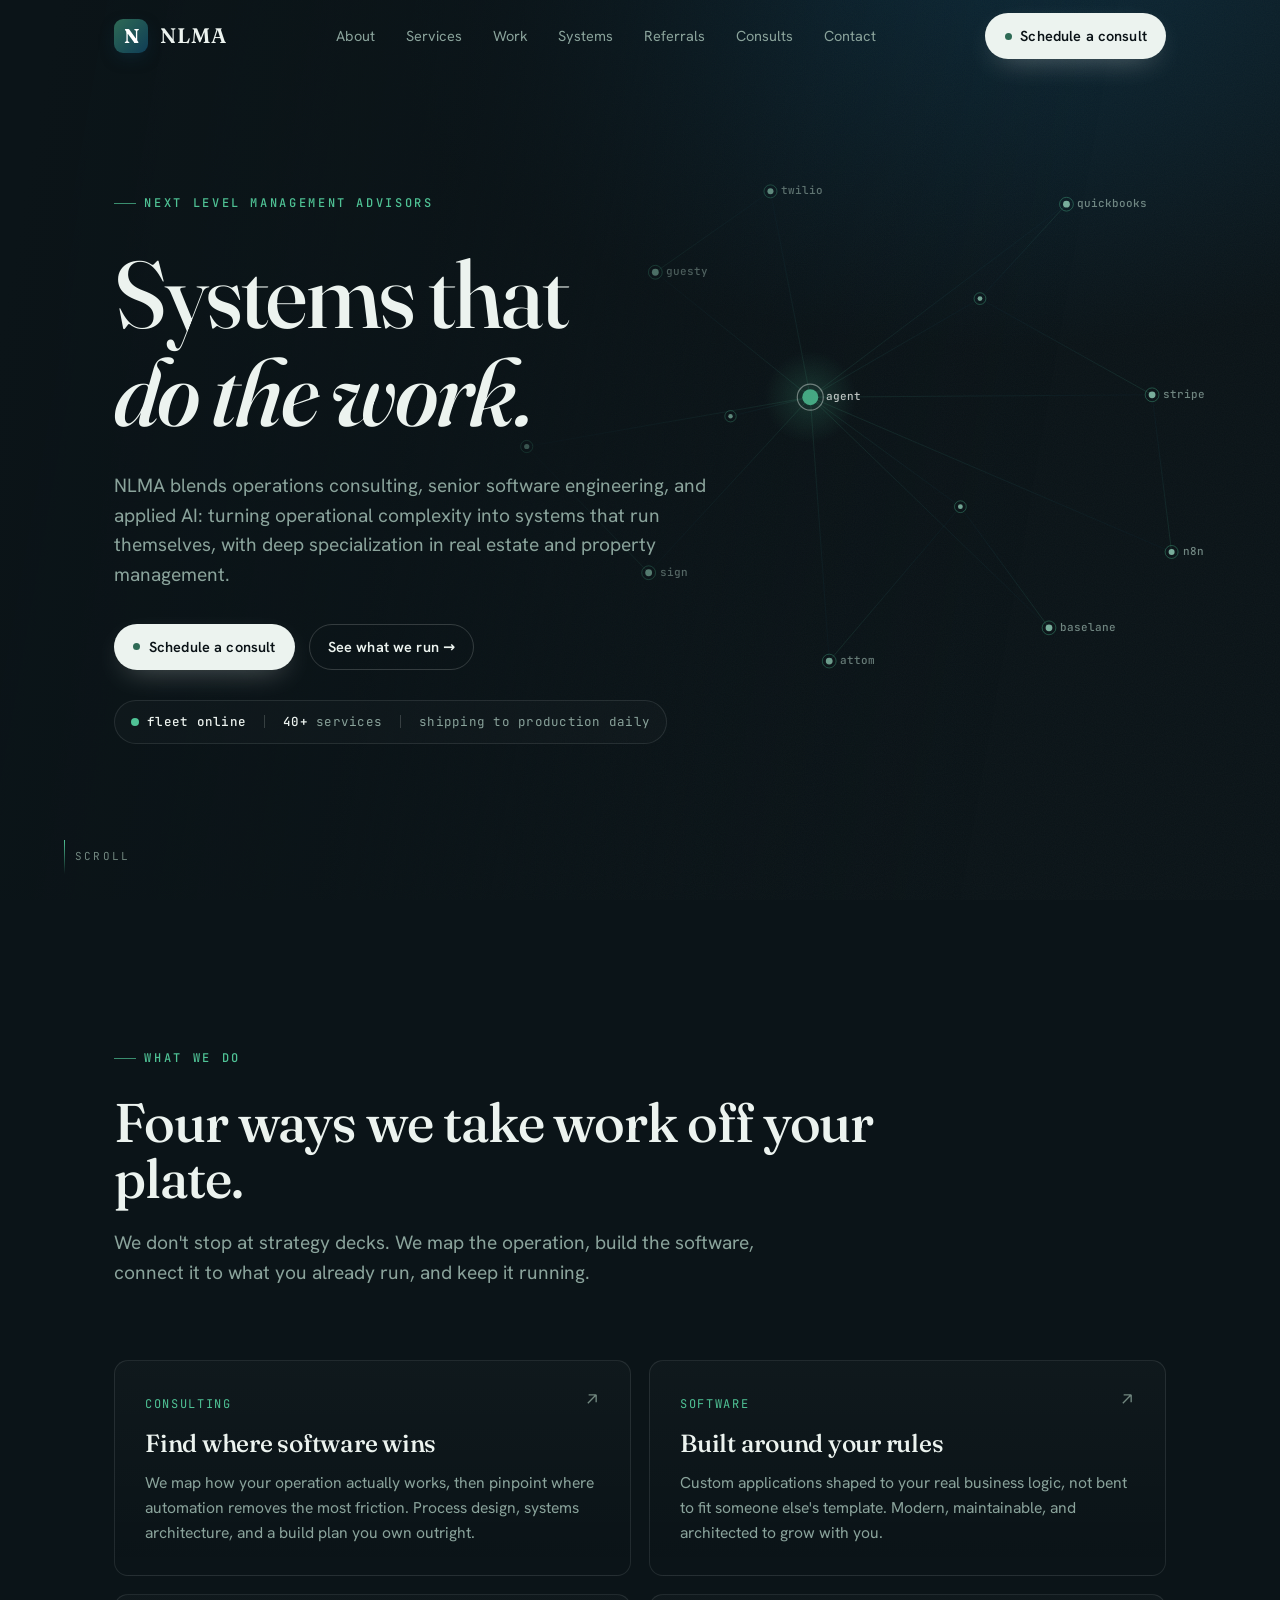
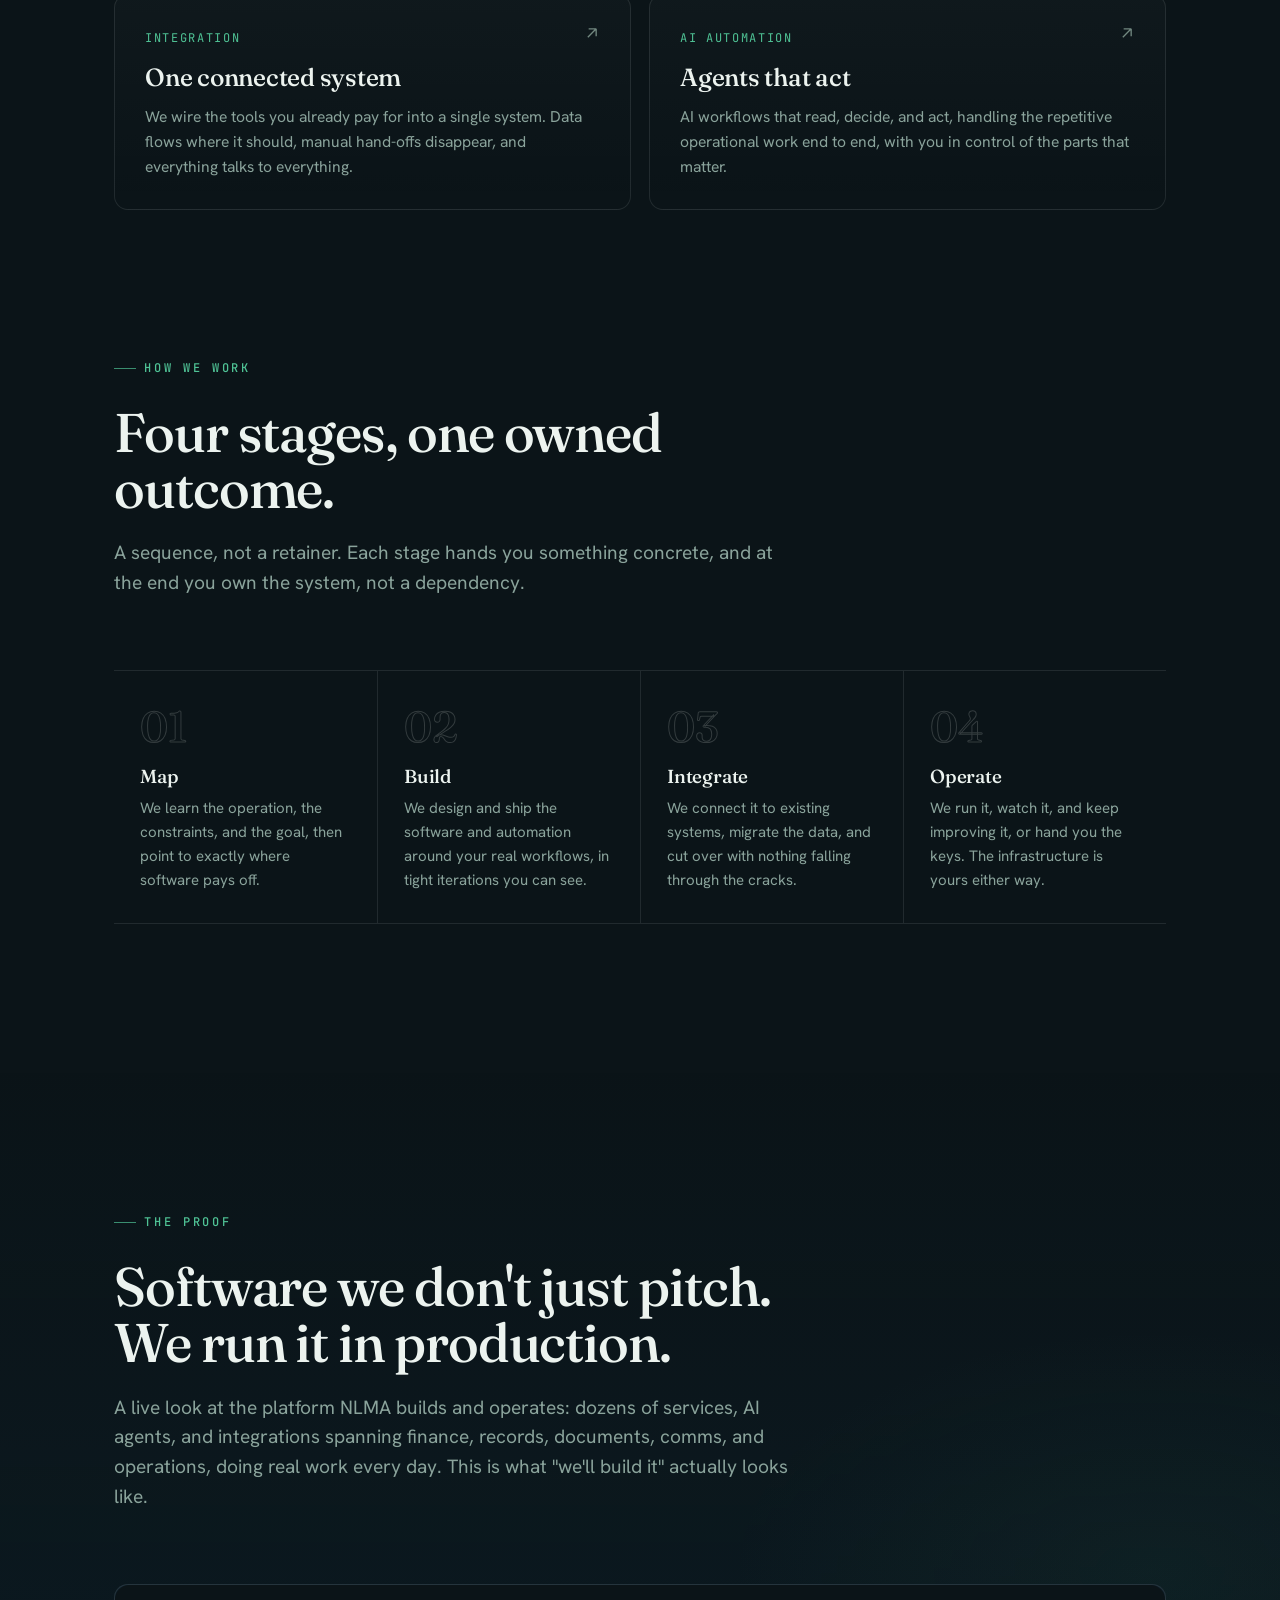
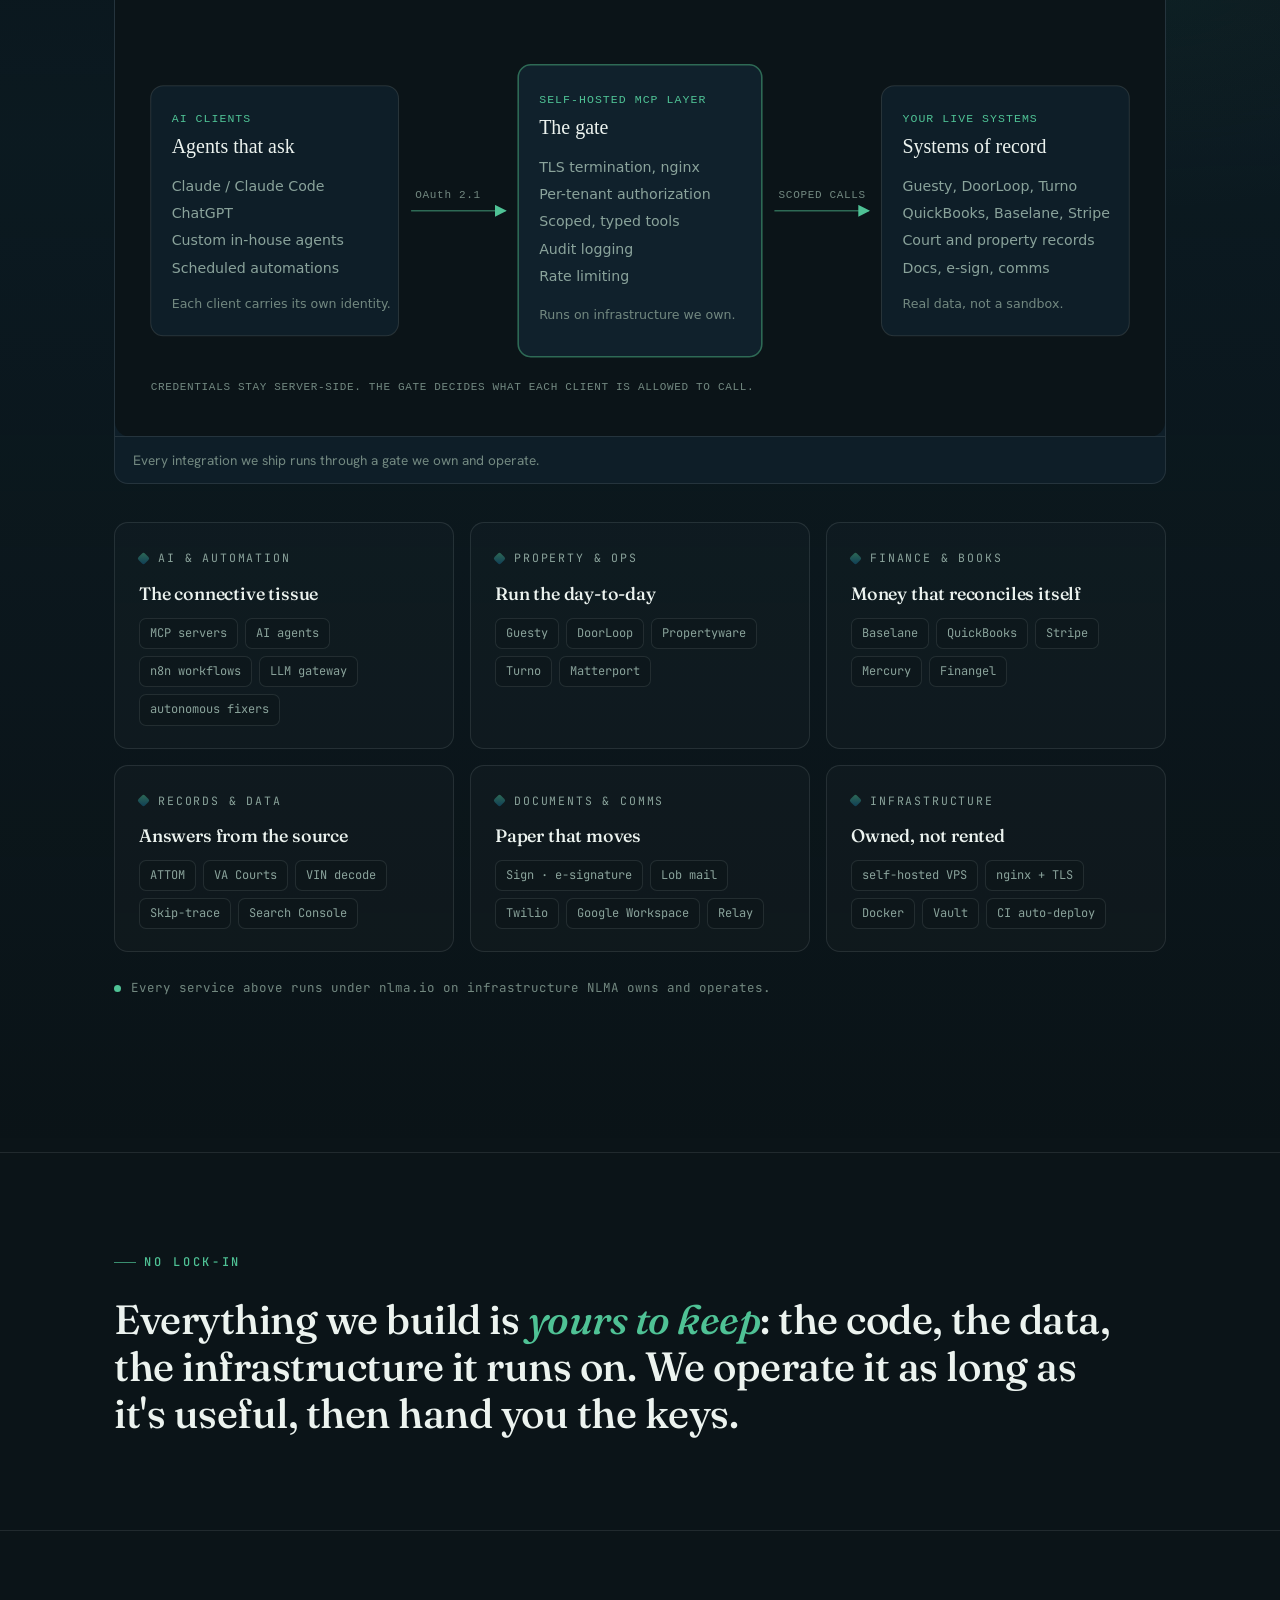
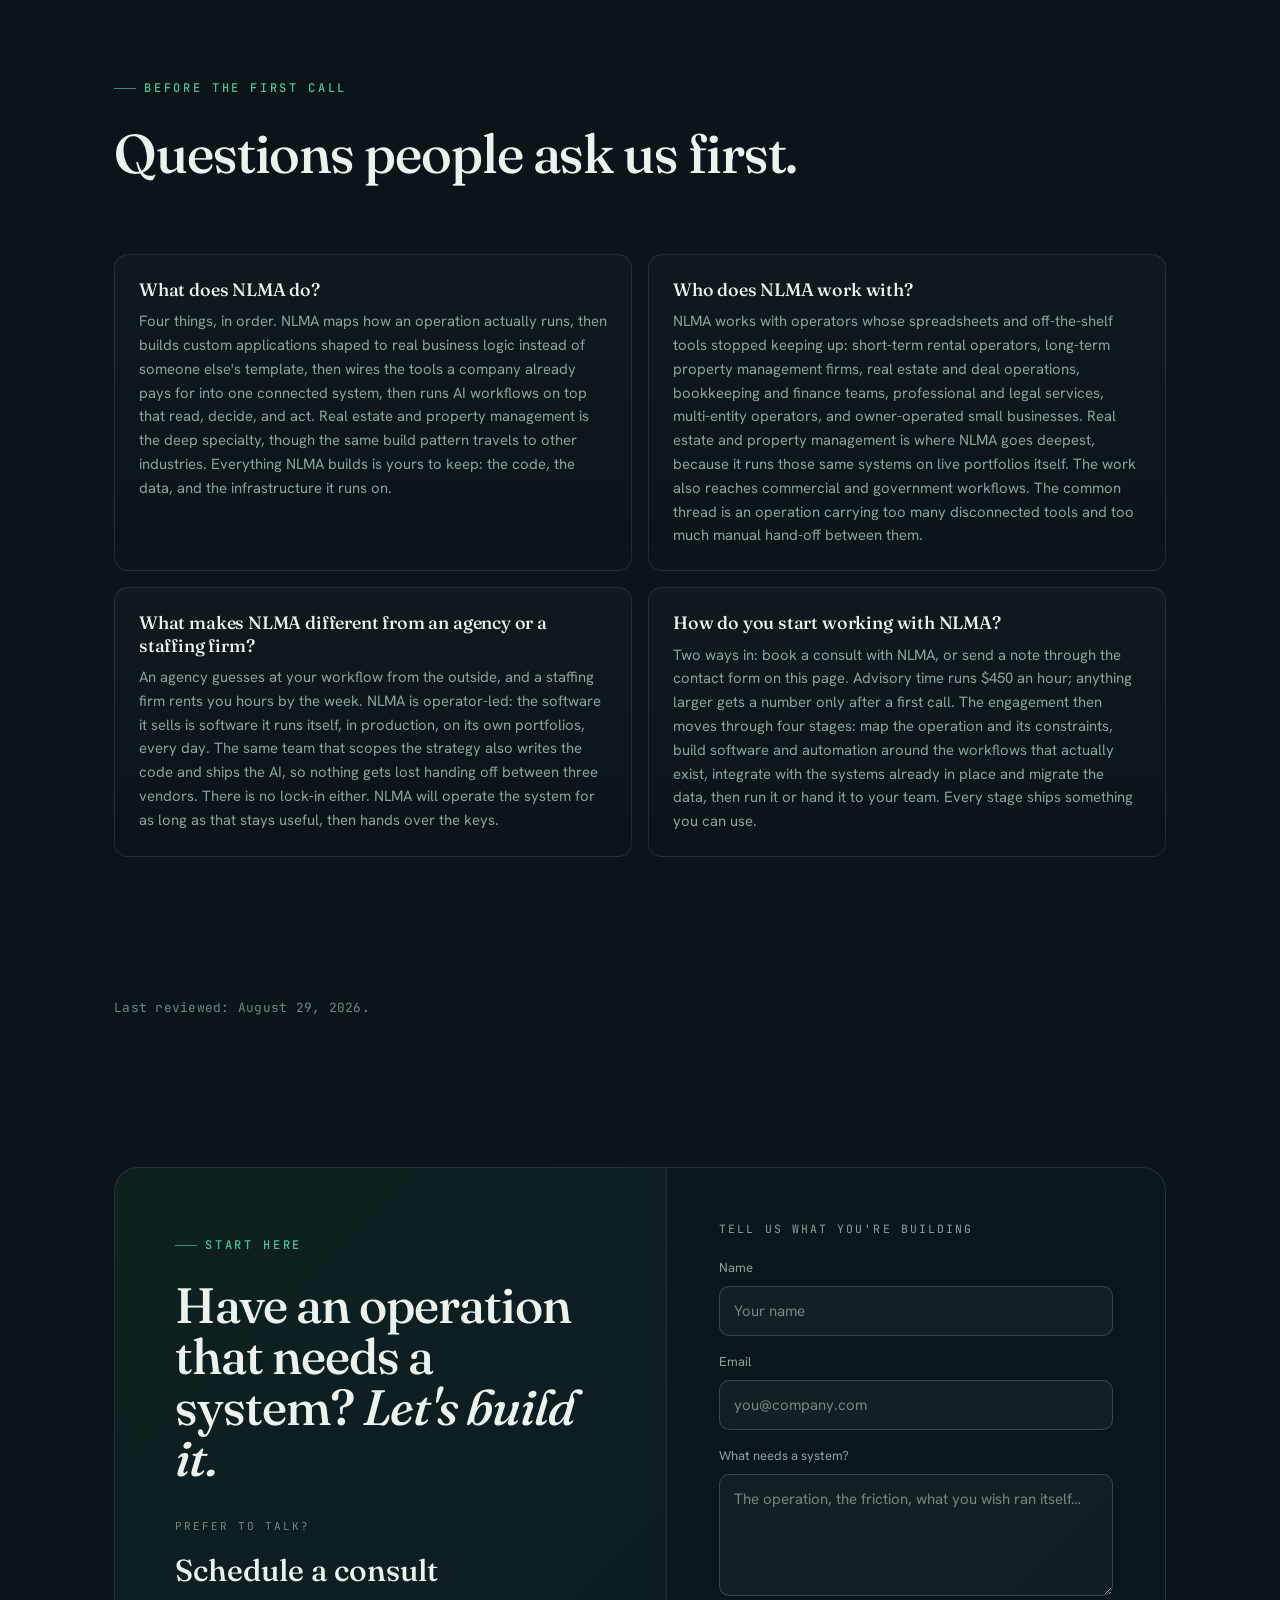
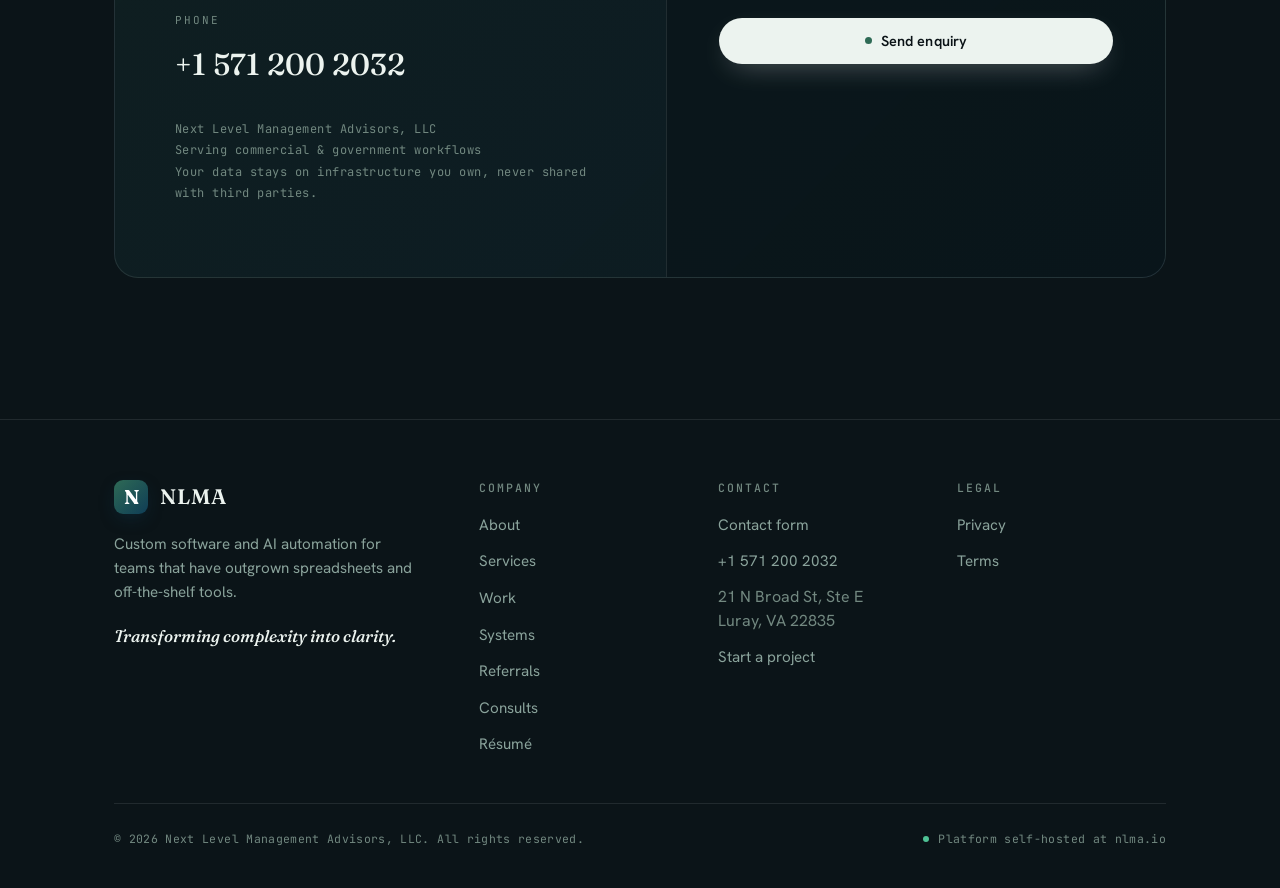
==== commit 17fbff42: "Word the review date the way a machine expects to read it The stamp said "Reviewed and current as of" ====
--- a/index.html
+++ b/index.html
@@ -702,7 +702,7 @@
     </div>
   </section>
 
-  <div class="wrap"><p class="reviewed-stamp">Reviewed and current as of <time datetime="2026-08-29">August 29, 2026</time>.</p></div>
+  <div class="wrap"><p class="reviewed-stamp">Last reviewed: <time datetime="2026-08-29">August 29, 2026</time>.</p></div>
 
   <!-- ===================== CONTACT ===================== -->
   <section class="section contact" id="contact">
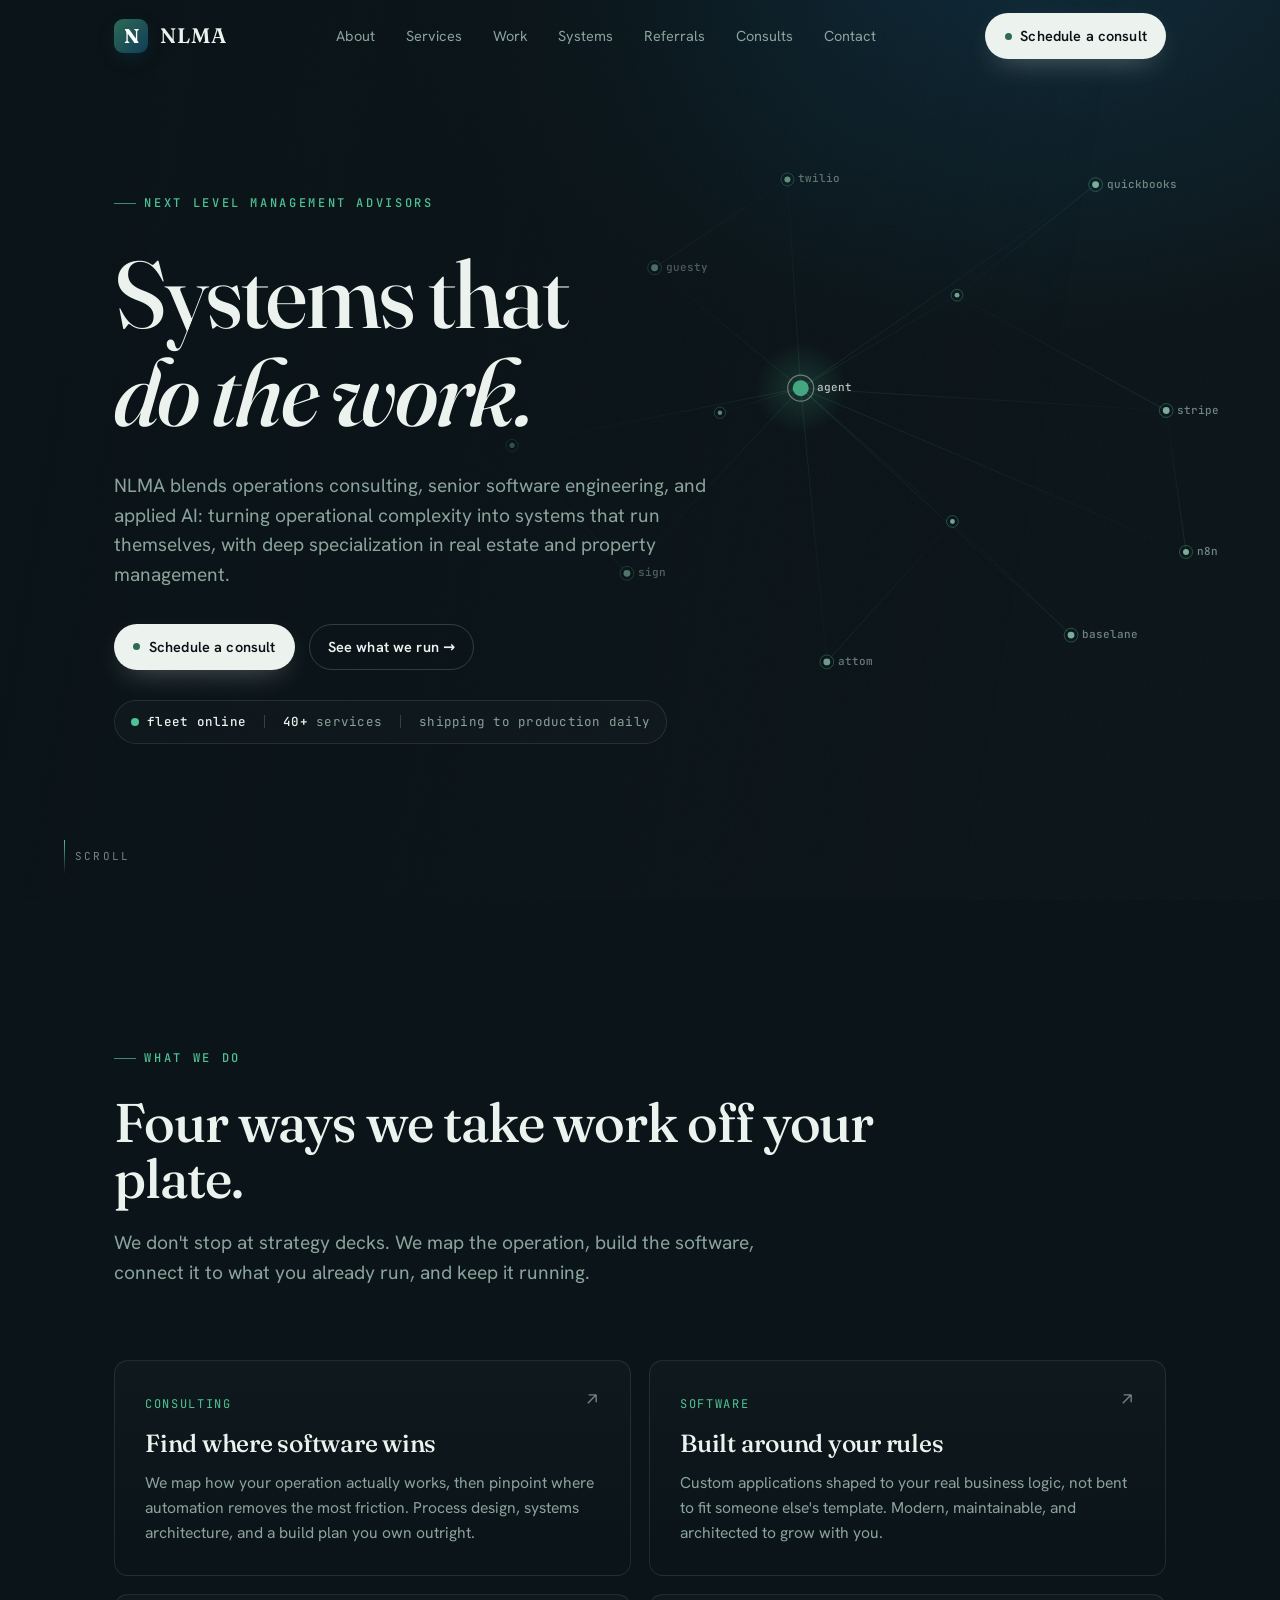
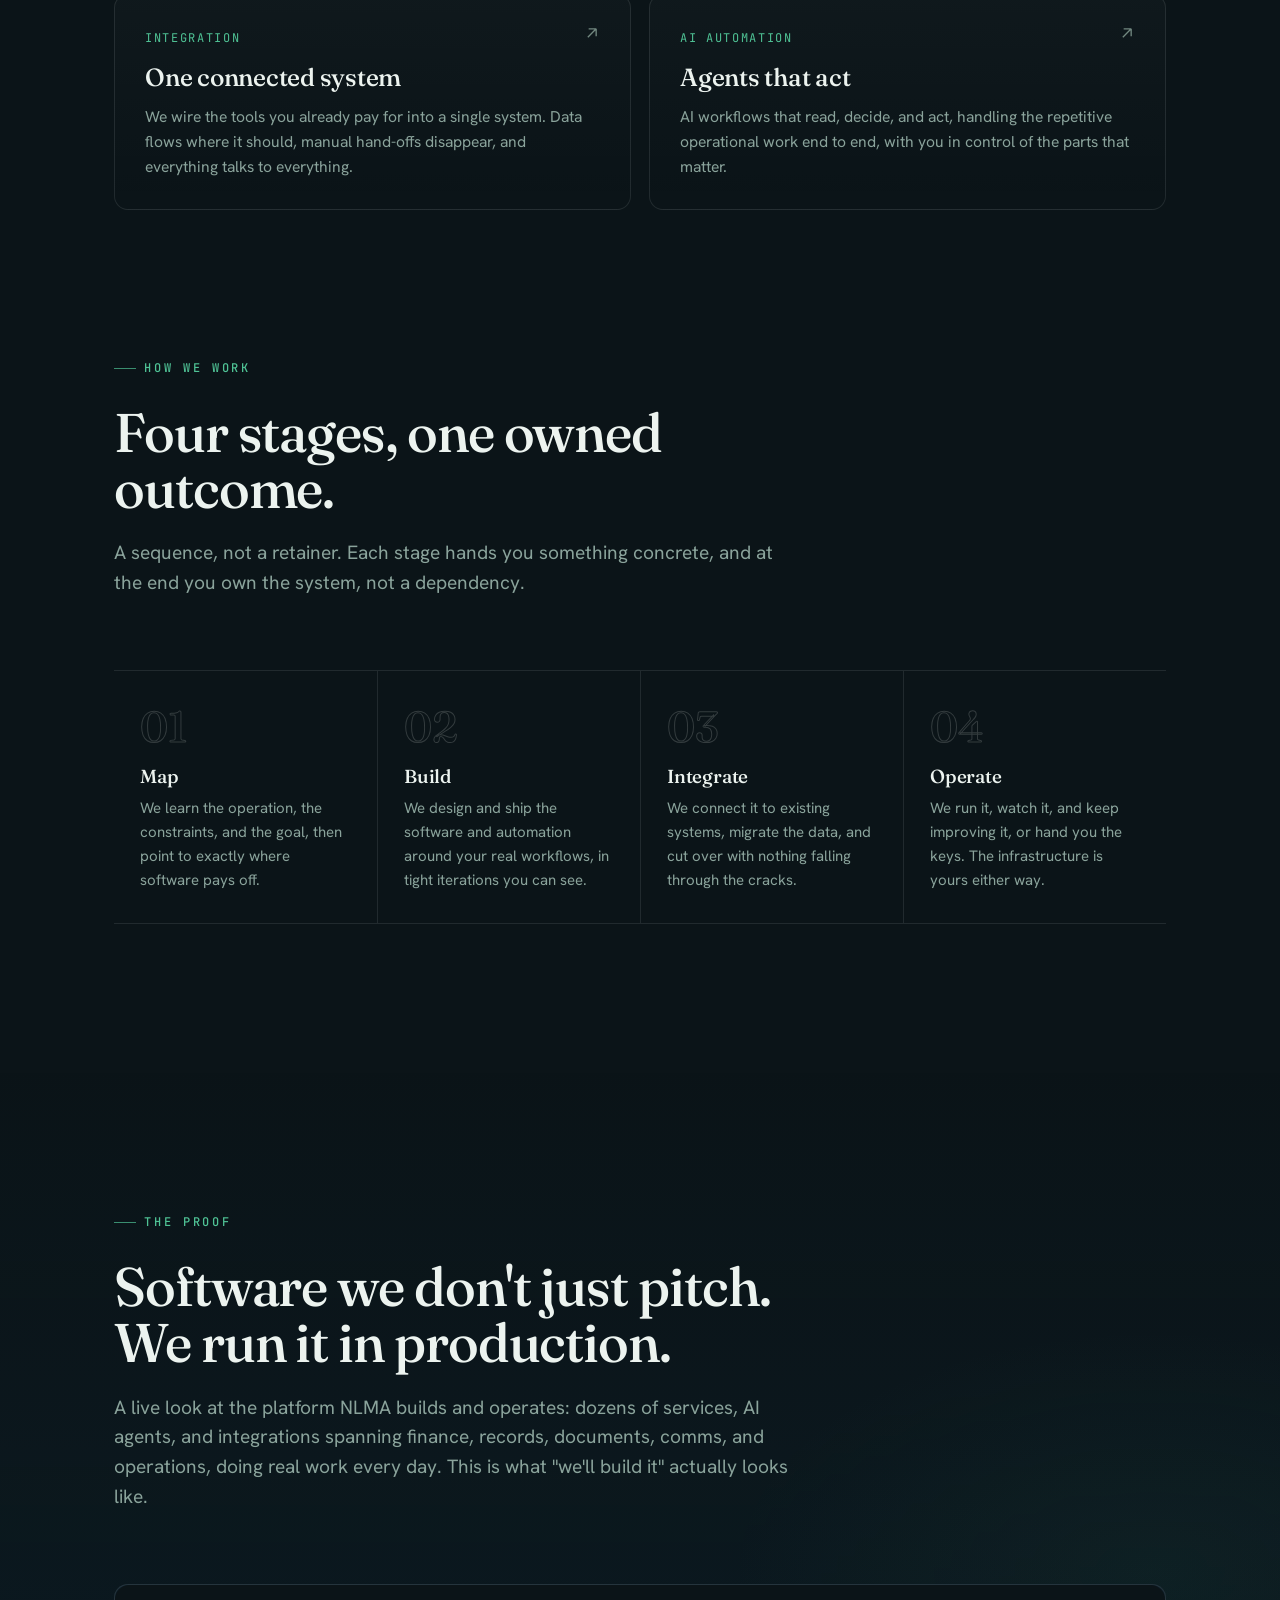
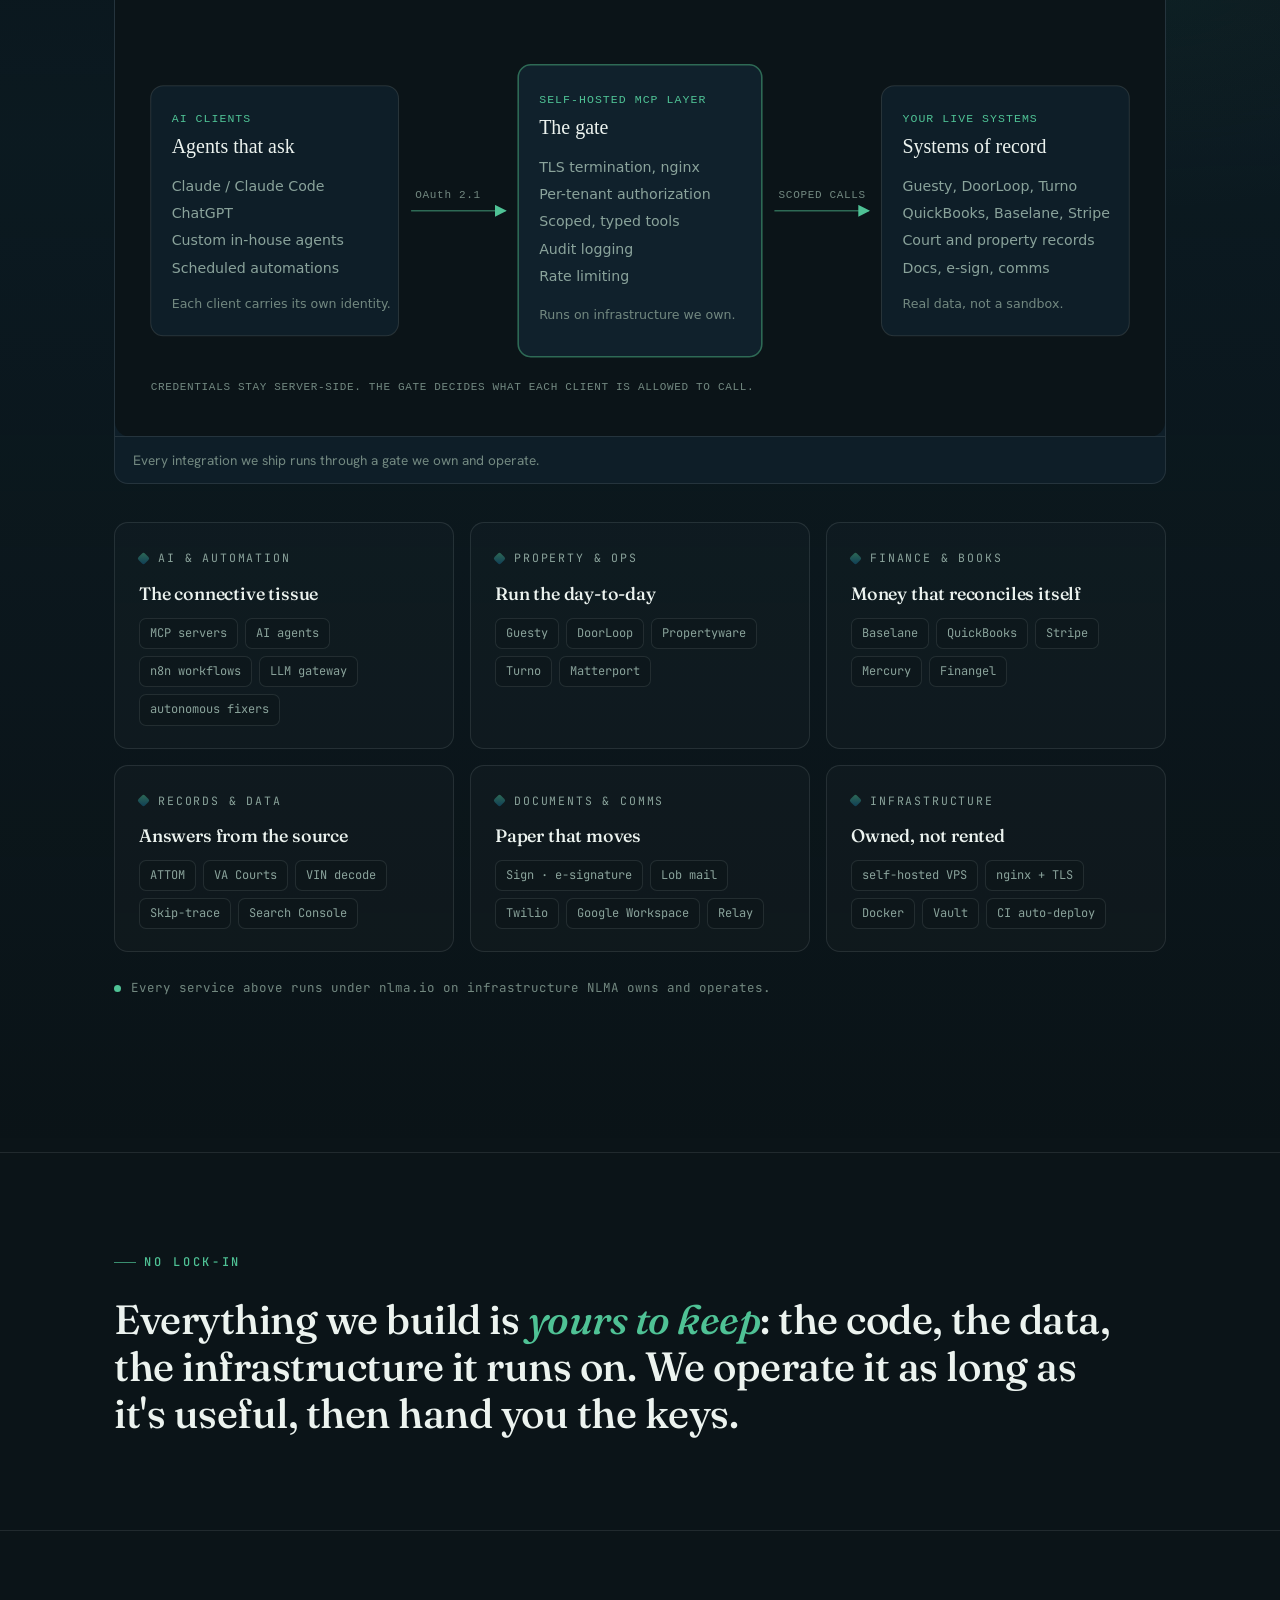
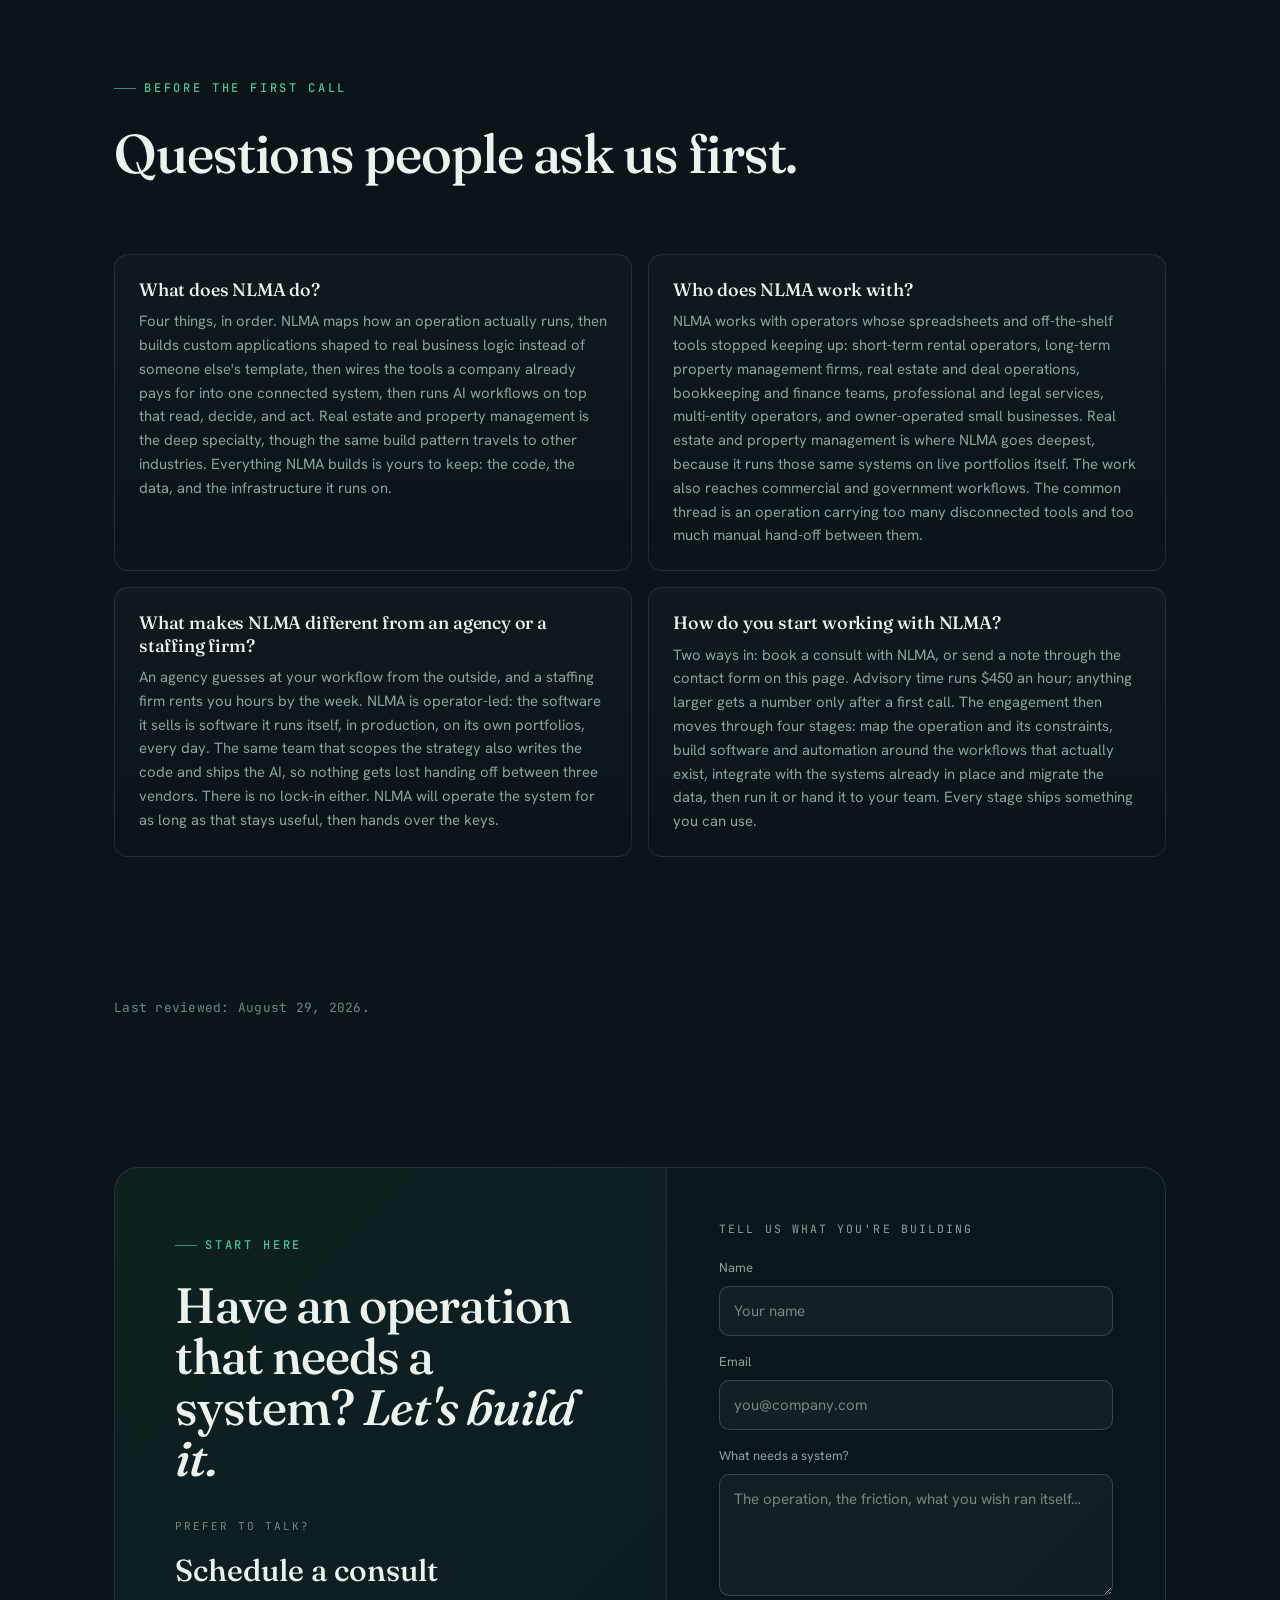
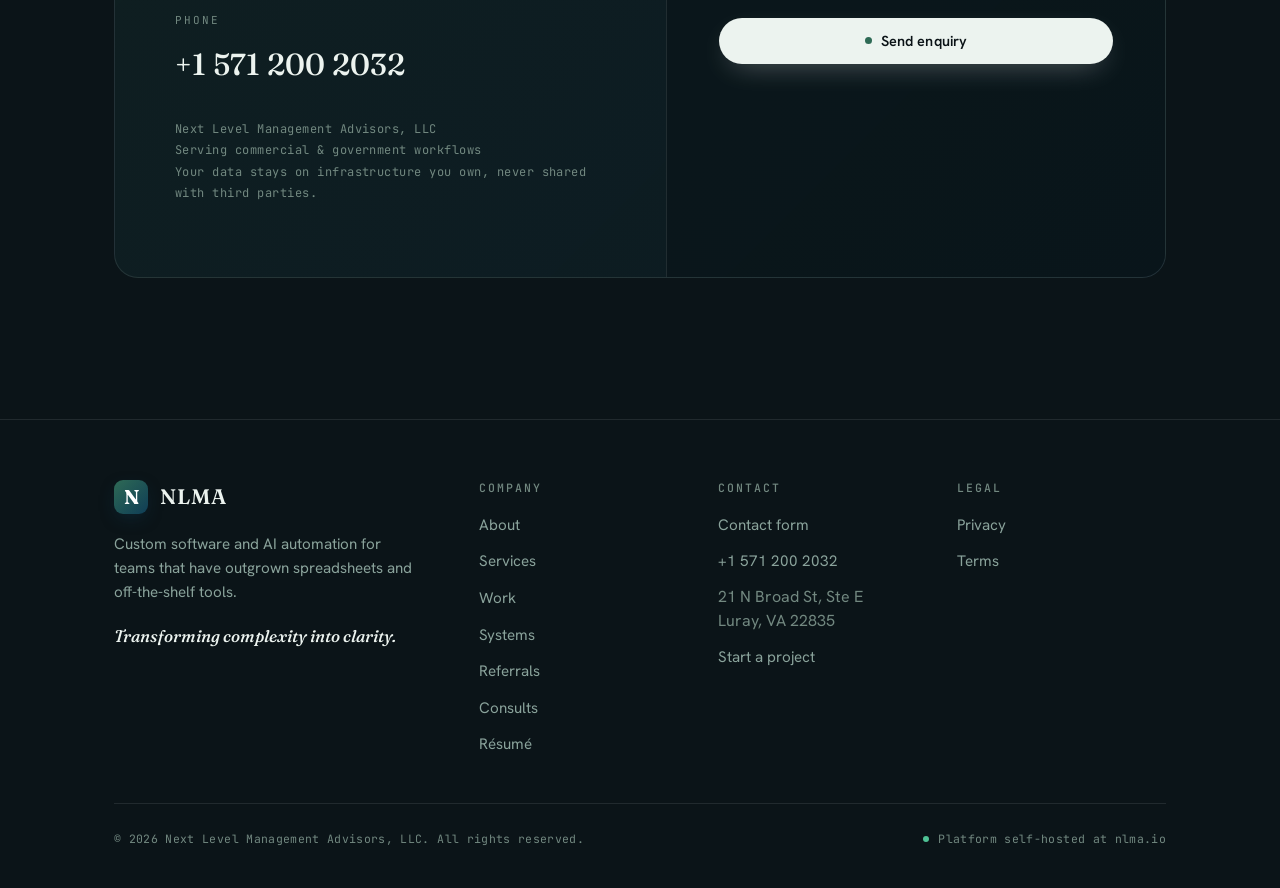
==== commit 4208d67d: "Give every page its own metadata instead of the homepage's Six pages carried twitter:title "Systems " ====
--- a/index.html
+++ b/index.html
@@ -15,17 +15,17 @@
 <meta property="og:image:alt" content="NLMA - Systems that do the work" />
 <meta name="twitter:card" content="summary_large_image" />
 <meta name="twitter:title" content="Systems that do the work · NLMA" />
-<meta name="twitter:description" content="Consulting, software, and applied AI that turn operational complexity into systems that run themselves. Specialized in real estate and property management." />
+<meta name="twitter:description" content="Operations consulting, senior software engineering, and applied AI that turn operational complexity into systems that run themselves. Based in Virginia." />
 <meta name="twitter:image" content="https://nlma.io/og-image.jpg" />
-<title>NLMA · Next Level Management Advisors · Systems that do the work</title>
-<meta name="description" content="NLMA blends operations consulting, senior software engineering, and applied AI to turn operational complexity into systems that run themselves, with deep specialization in real estate and property management." />
+<title>NLMA · Next Level Management Advisors</title>
+<meta name="description" content="Operations consulting, senior software engineering, and applied AI that turn operational complexity into systems that run themselves. Based in Virginia." />
 <meta name="theme-color" content="#0B1418" />
 
 <!-- Open Graph -->
 <meta property="og:type" content="website" />
-<meta property="og:site_name" content="NLMA · Next Level Management Advisors" />
+<meta property="og:site_name" content="NLMA" />
 <meta property="og:title" content="Systems that do the work · NLMA" />
-<meta property="og:description" content="Consulting, software, and applied AI that turn operational complexity into systems that run themselves. Specialized in real estate and property management." />
+<meta property="og:description" content="Operations consulting, senior software engineering, and applied AI that turn operational complexity into systems that run themselves. Based in Virginia." />
 <meta property="og:url" content="https://nlma.io/" />
 <link rel="canonical" href="https://nlma.io/" />
 
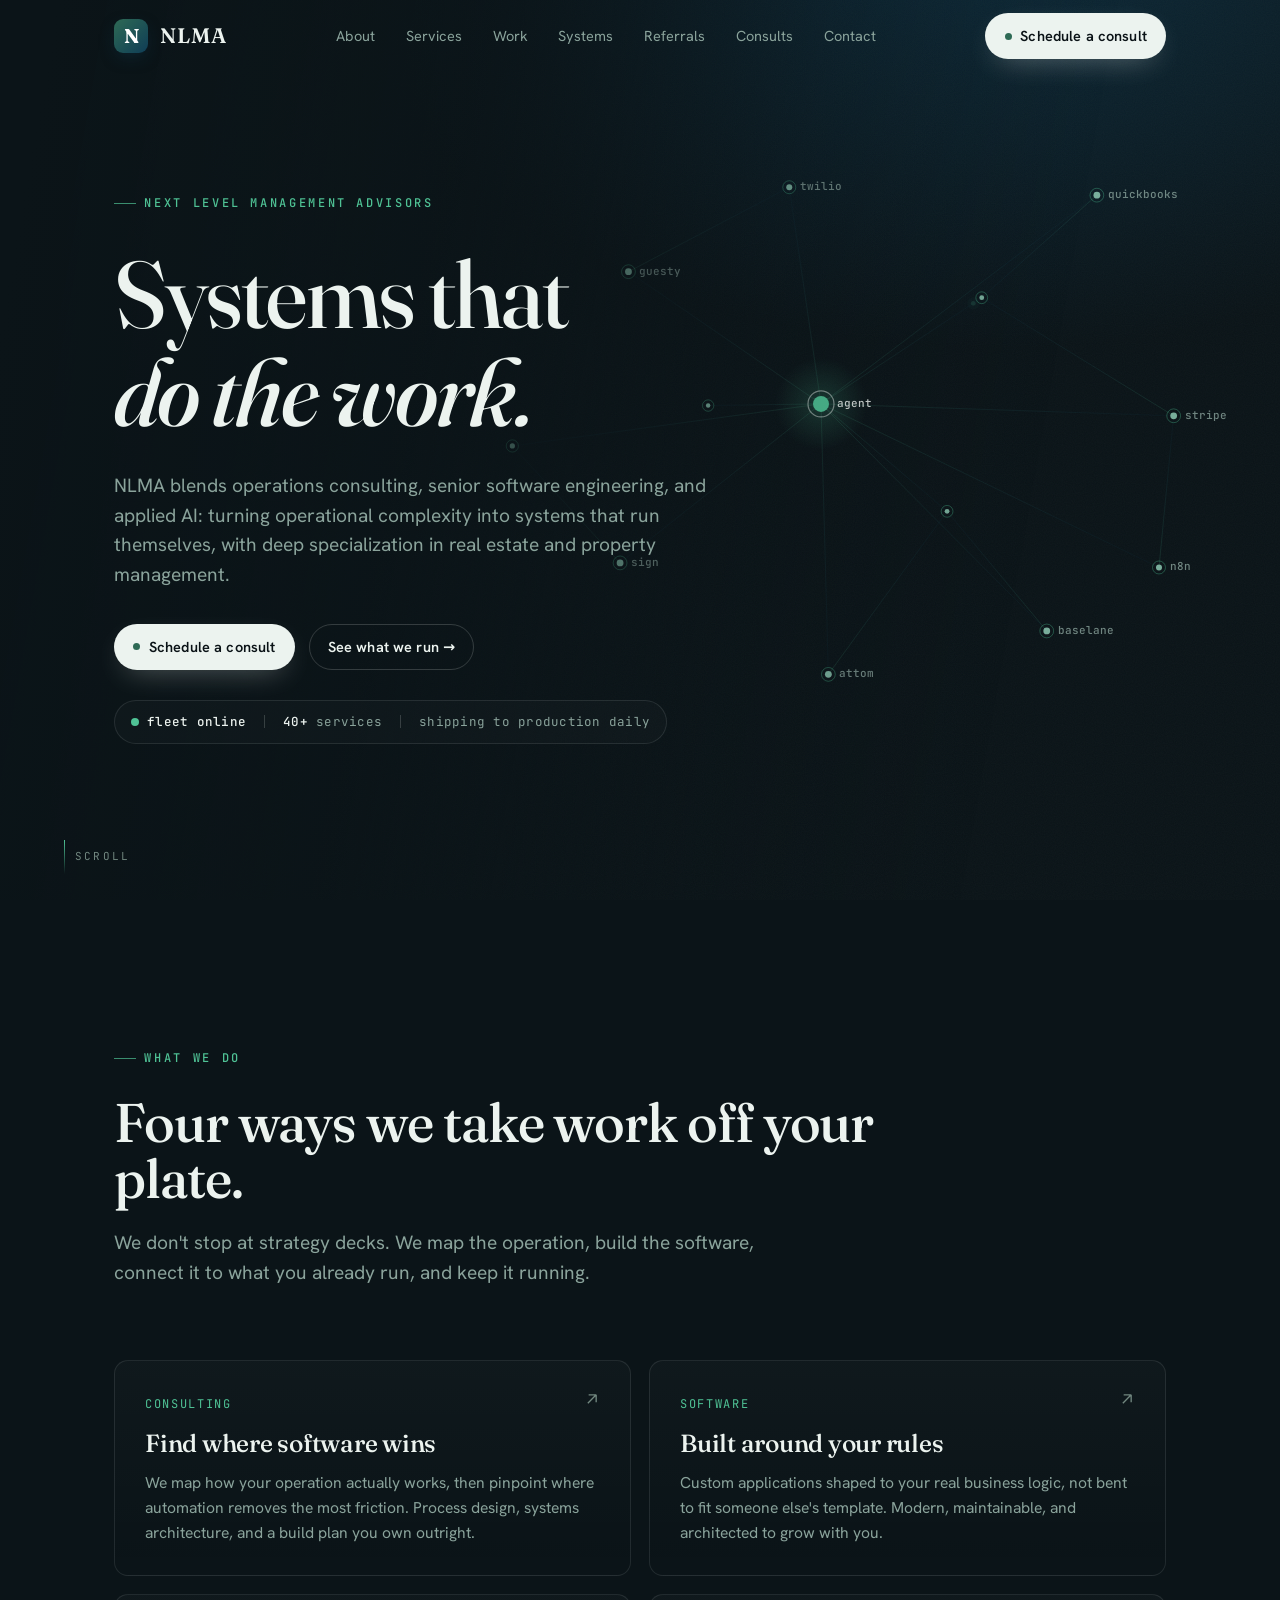
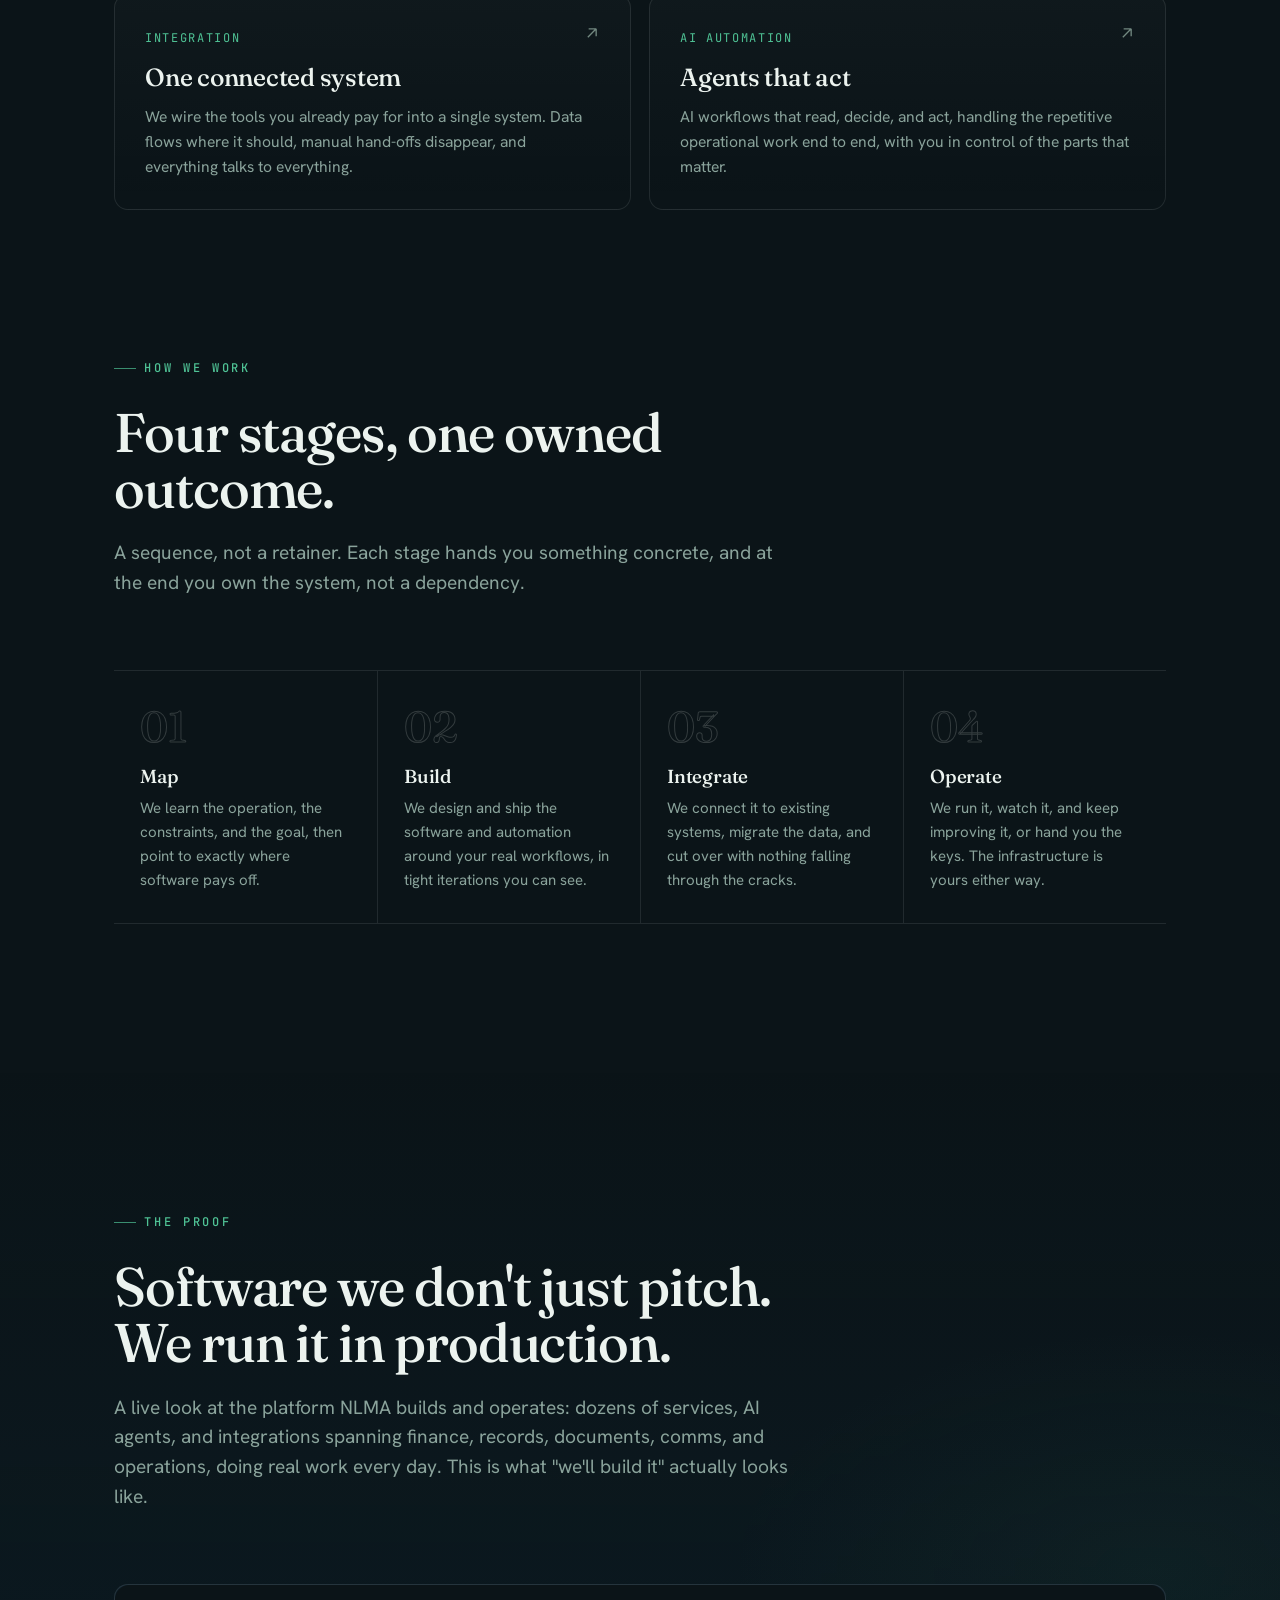
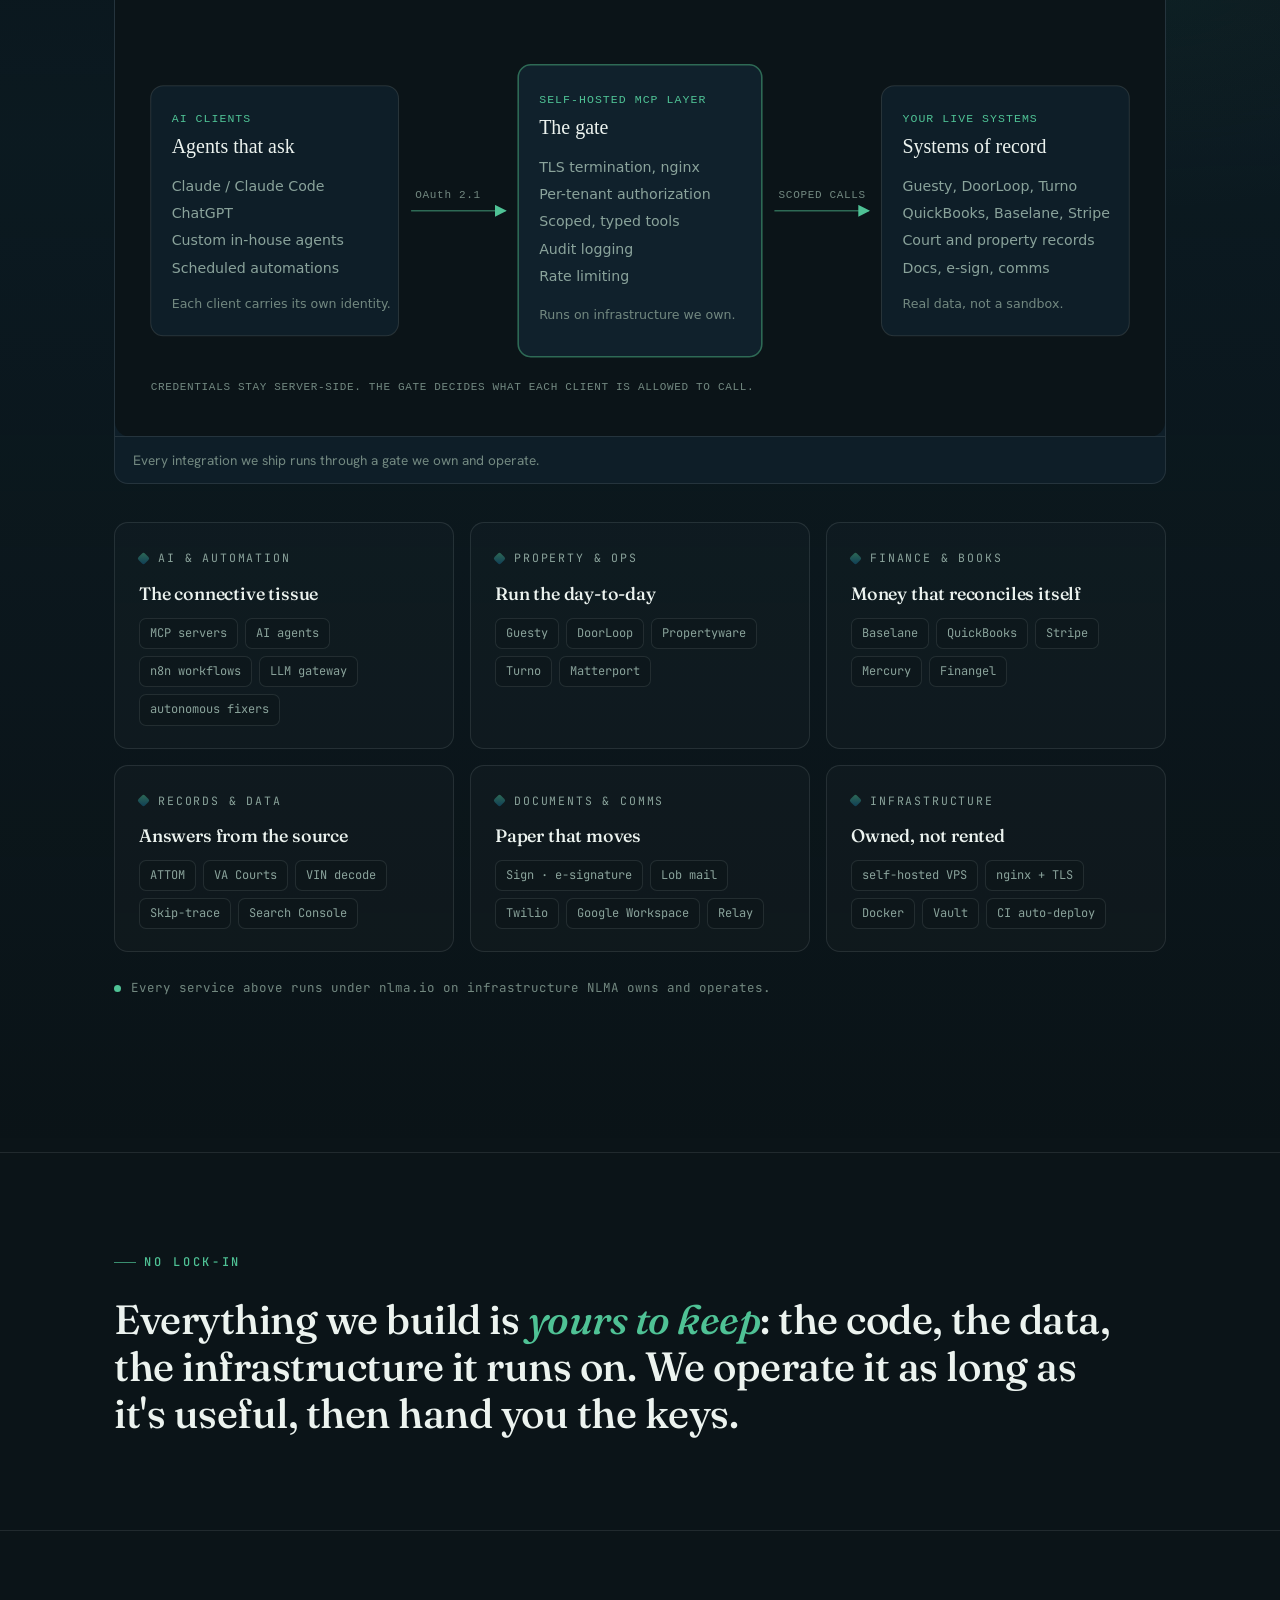
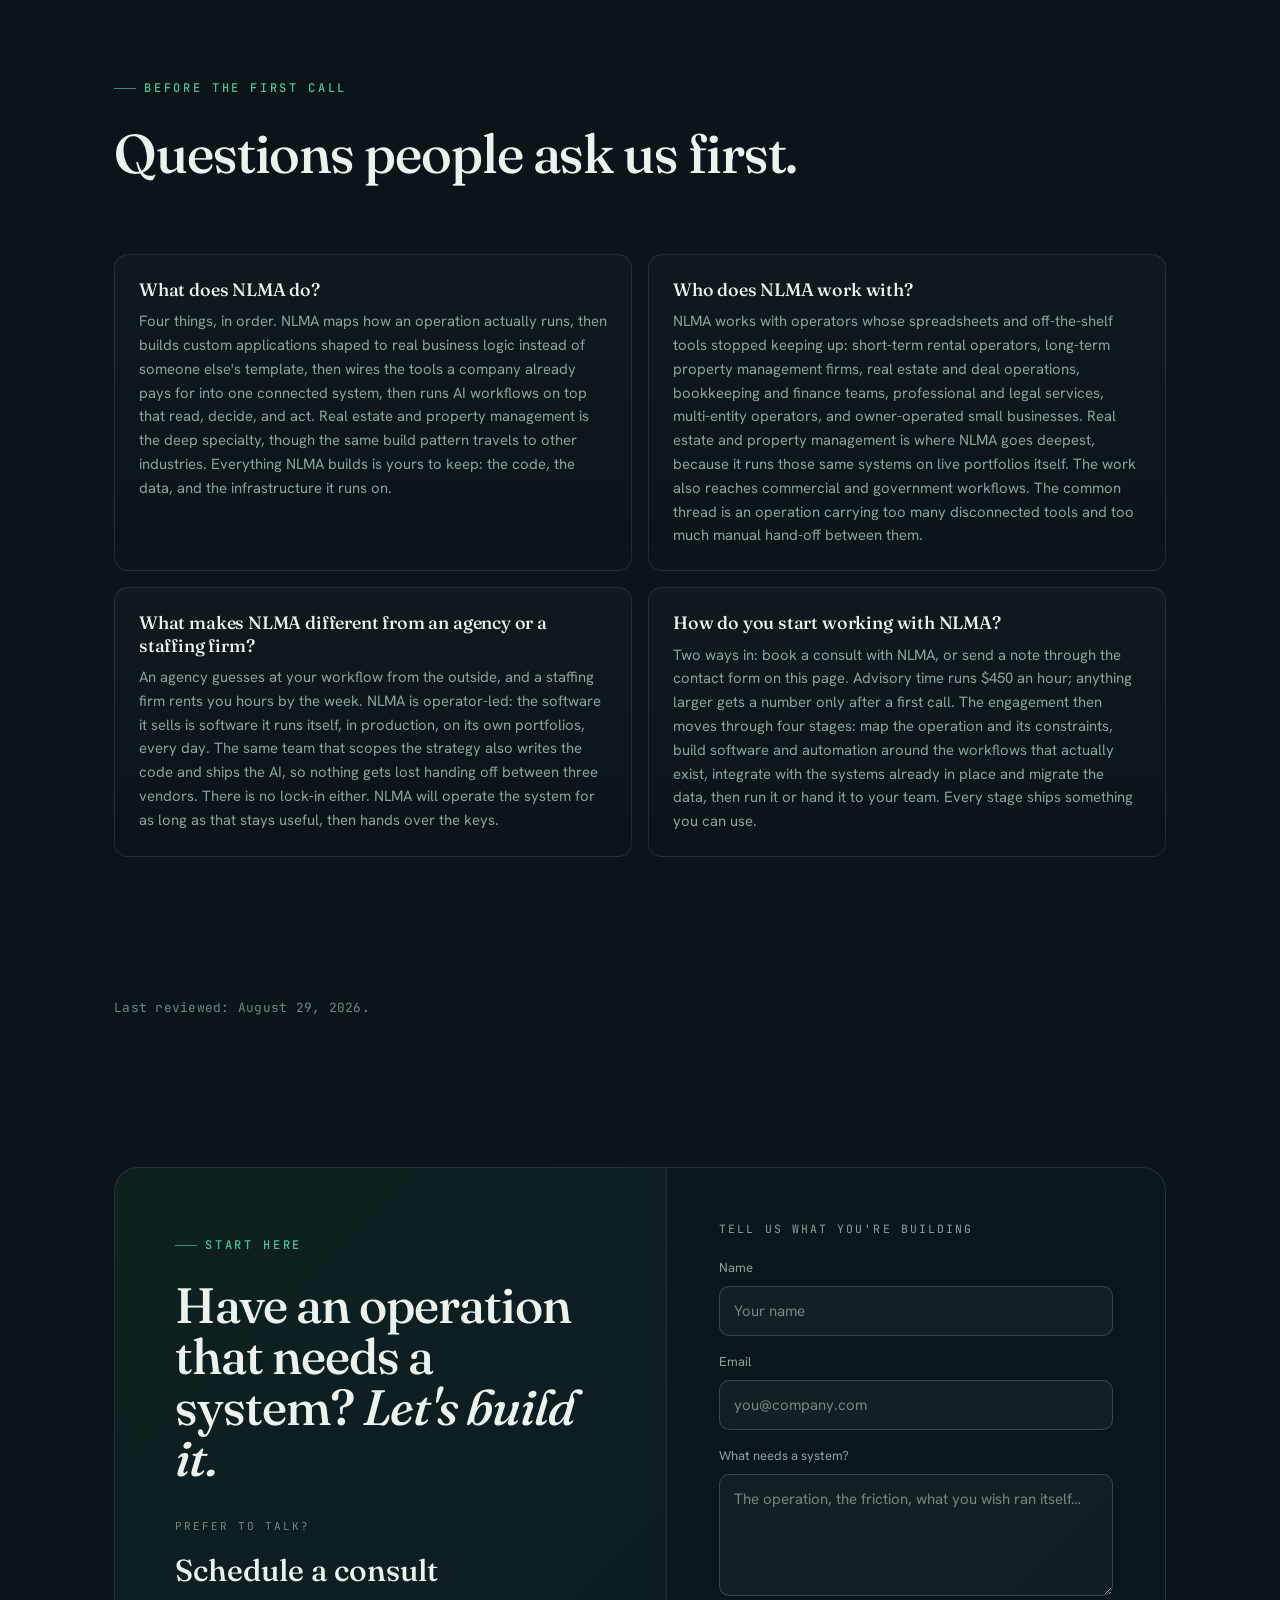
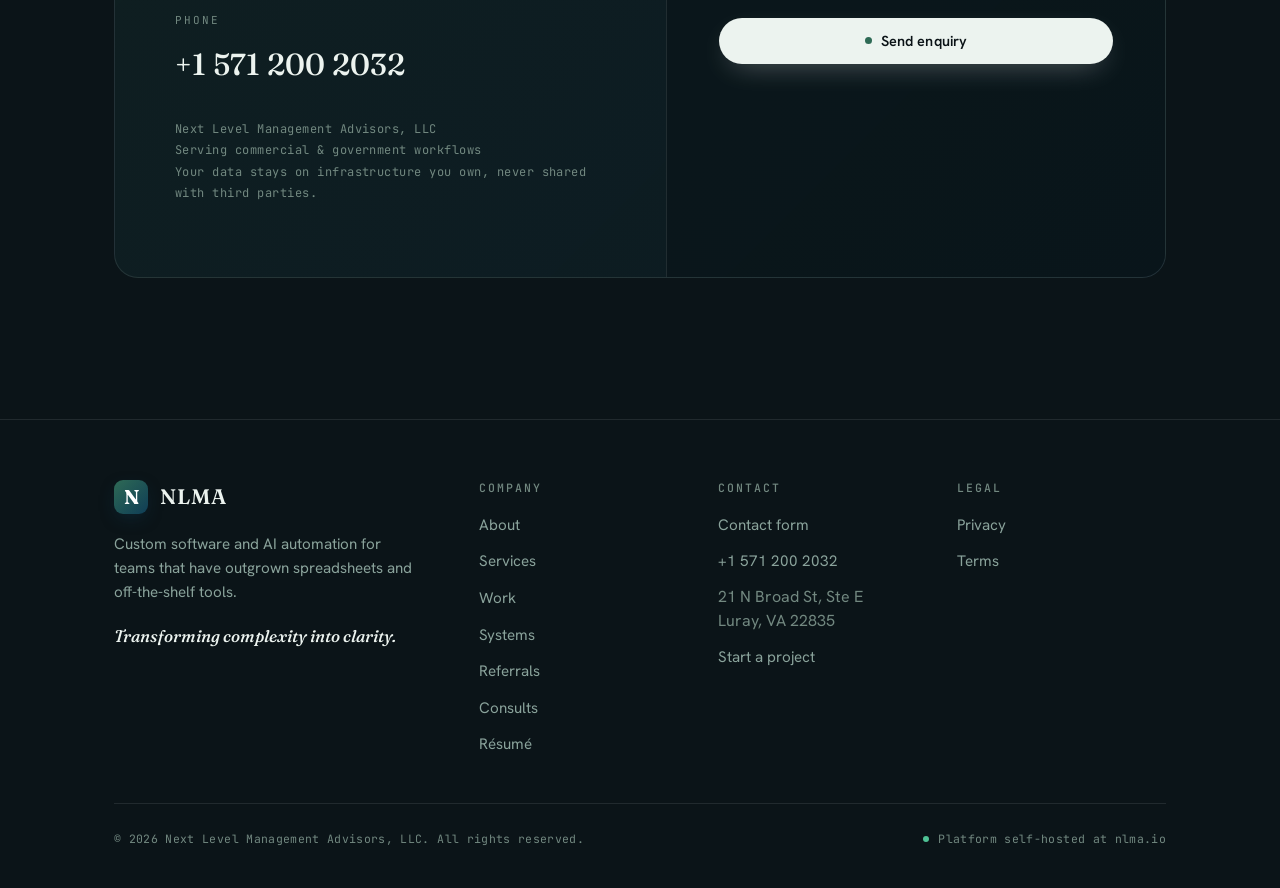
==== commit 89ed36f0: "Let founder and worksFor resolve to something on the page that names them Both were bare @id pointer" ====
--- a/index.html
+++ b/index.html
@@ -405,7 +405,7 @@
 </style>
 <noscript><style>.reveal{opacity:1 !important;transform:none !important}[data-boot]{opacity:1 !important}</style></noscript>
 <script type="application/ld+json">
-{"@context":"https://schema.org","@type":"ProfessionalService","@id":"https://nlma.io/#organization","name":"Next Level Management Advisors","alternateName":"NLMA","url":"https://nlma.io","logo":"https://nlma.io/icon-512.png","image":"https://nlma.io/og-image.jpg","sameAs":["https://github.com/NextLevelManagementAdvisors","https://www.linkedin.com/in/forrestsurprenant"],"email":"info@nlma.io","telephone":"+1-571-200-2032","address":{"@type":"PostalAddress","streetAddress":"21 N Broad St, Ste E","addressLocality":"Luray","addressRegion":"VA","postalCode":"22835","addressCountry":"US"},"areaServed":"US","description":"Custom software and AI automation that turns operational complexity into systems that run themselves.","founder":{"@id":"https://nlma.io/#person"}}
+{"@context":"https://schema.org","@type":"ProfessionalService","@id":"https://nlma.io/#organization","name":"Next Level Management Advisors","alternateName":"NLMA","url":"https://nlma.io","logo":"https://nlma.io/icon-512.png","image":"https://nlma.io/og-image.jpg","sameAs":["https://github.com/NextLevelManagementAdvisors"],"email":"info@nlma.io","telephone":"+1-571-200-2032","address":{"@type":"PostalAddress","streetAddress":"21 N Broad St, Ste E","addressLocality":"Luray","addressRegion":"VA","postalCode":"22835","addressCountry":"US"},"areaServed":"US","description":"Custom software and AI automation that turns operational complexity into systems that run themselves.","founder":{"@type":"Person","@id":"https://nlma.io/#person","name":"Forrest Surprenant"}}
 </script>
 <script type="application/ld+json">
 {"@context":"https://schema.org","@type":"WebSite","@id":"https://nlma.io/#website","url":"https://nlma.io","name":"NLMA · Next Level Management Advisors","publisher":{"@id":"https://nlma.io/#organization"}}
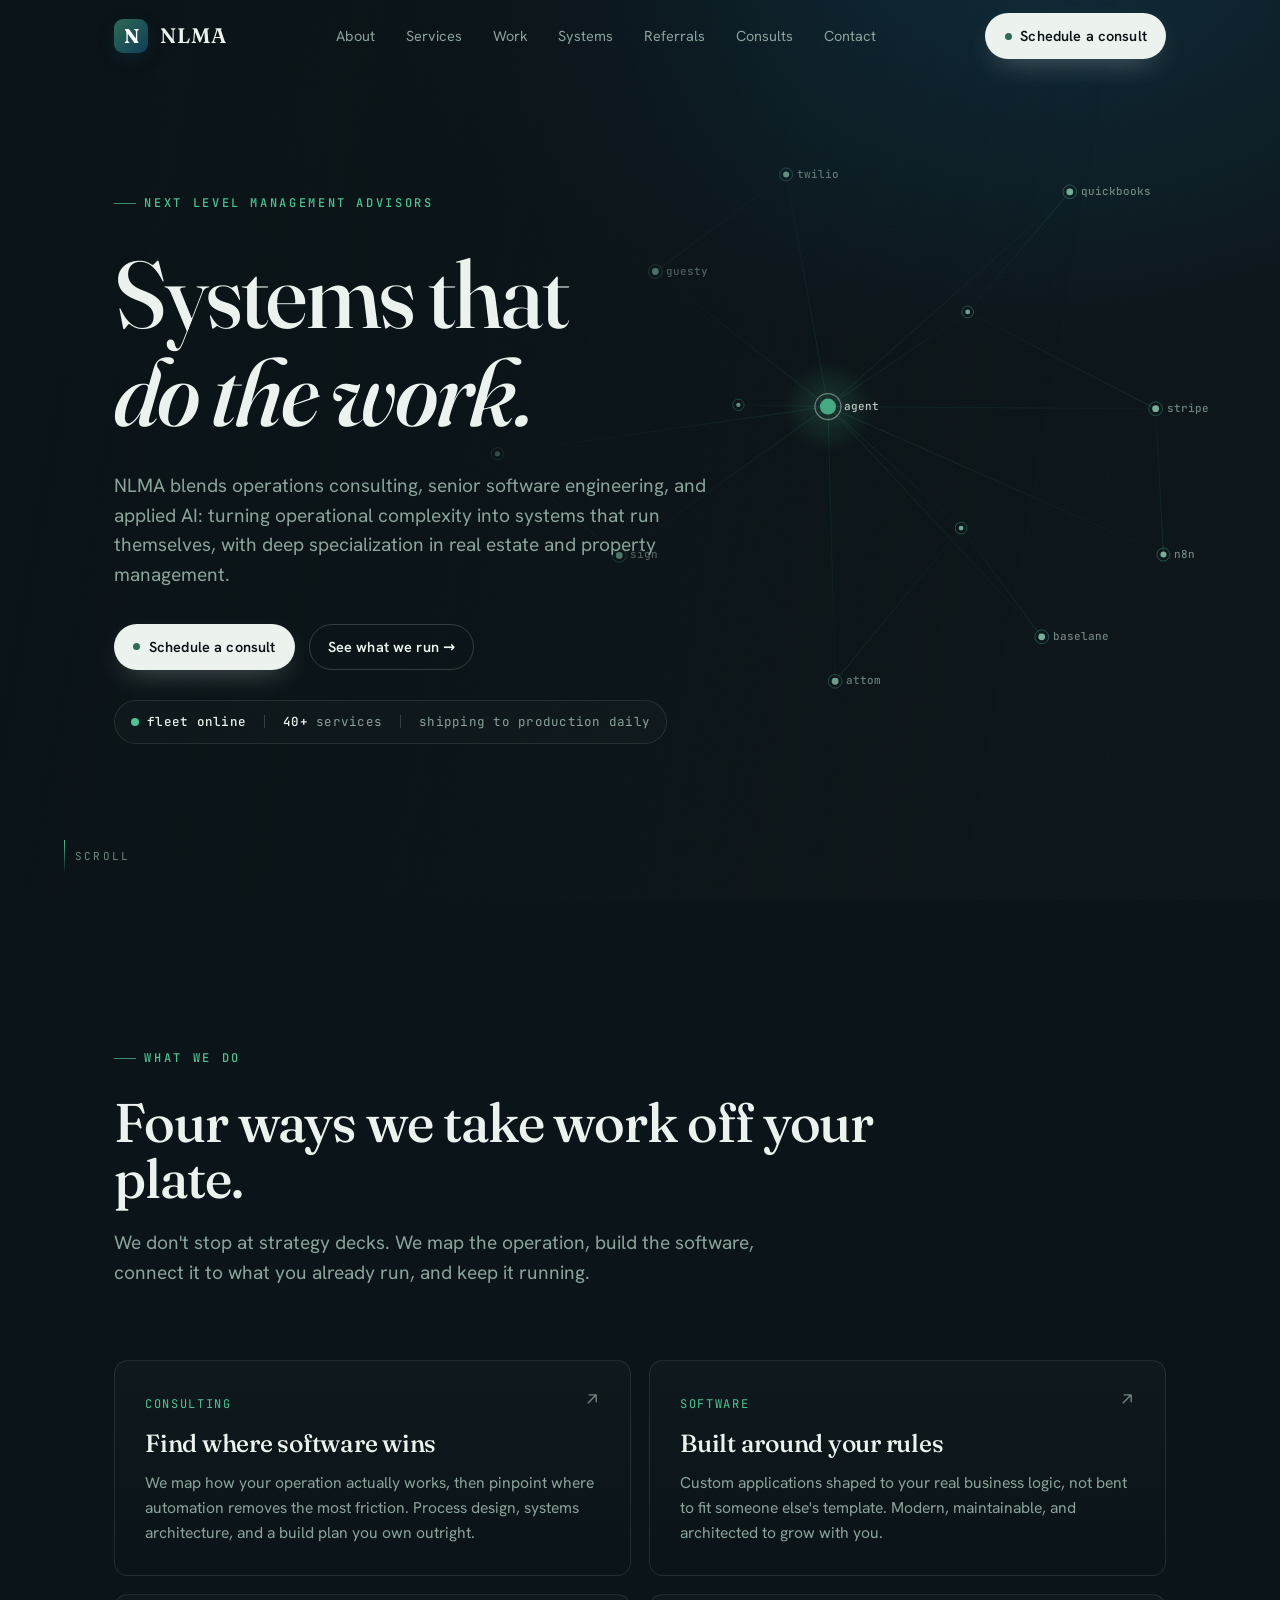
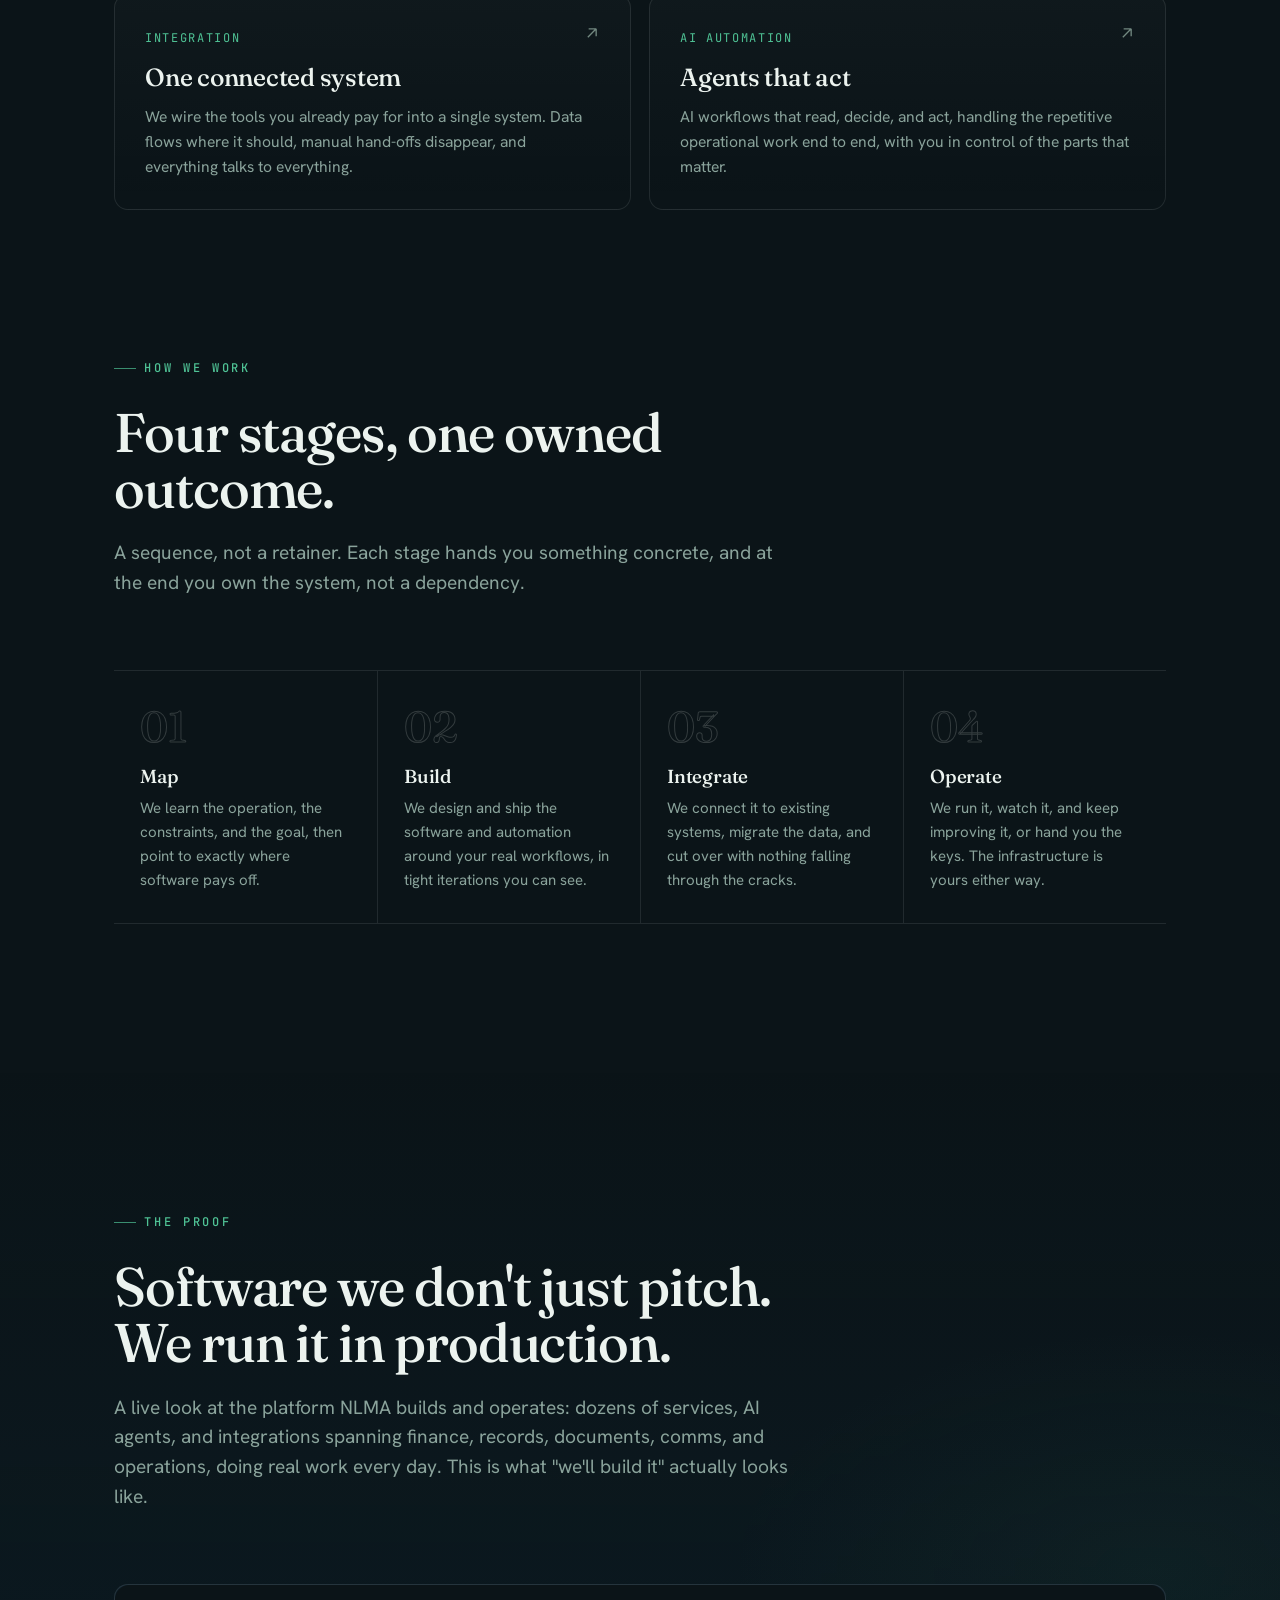
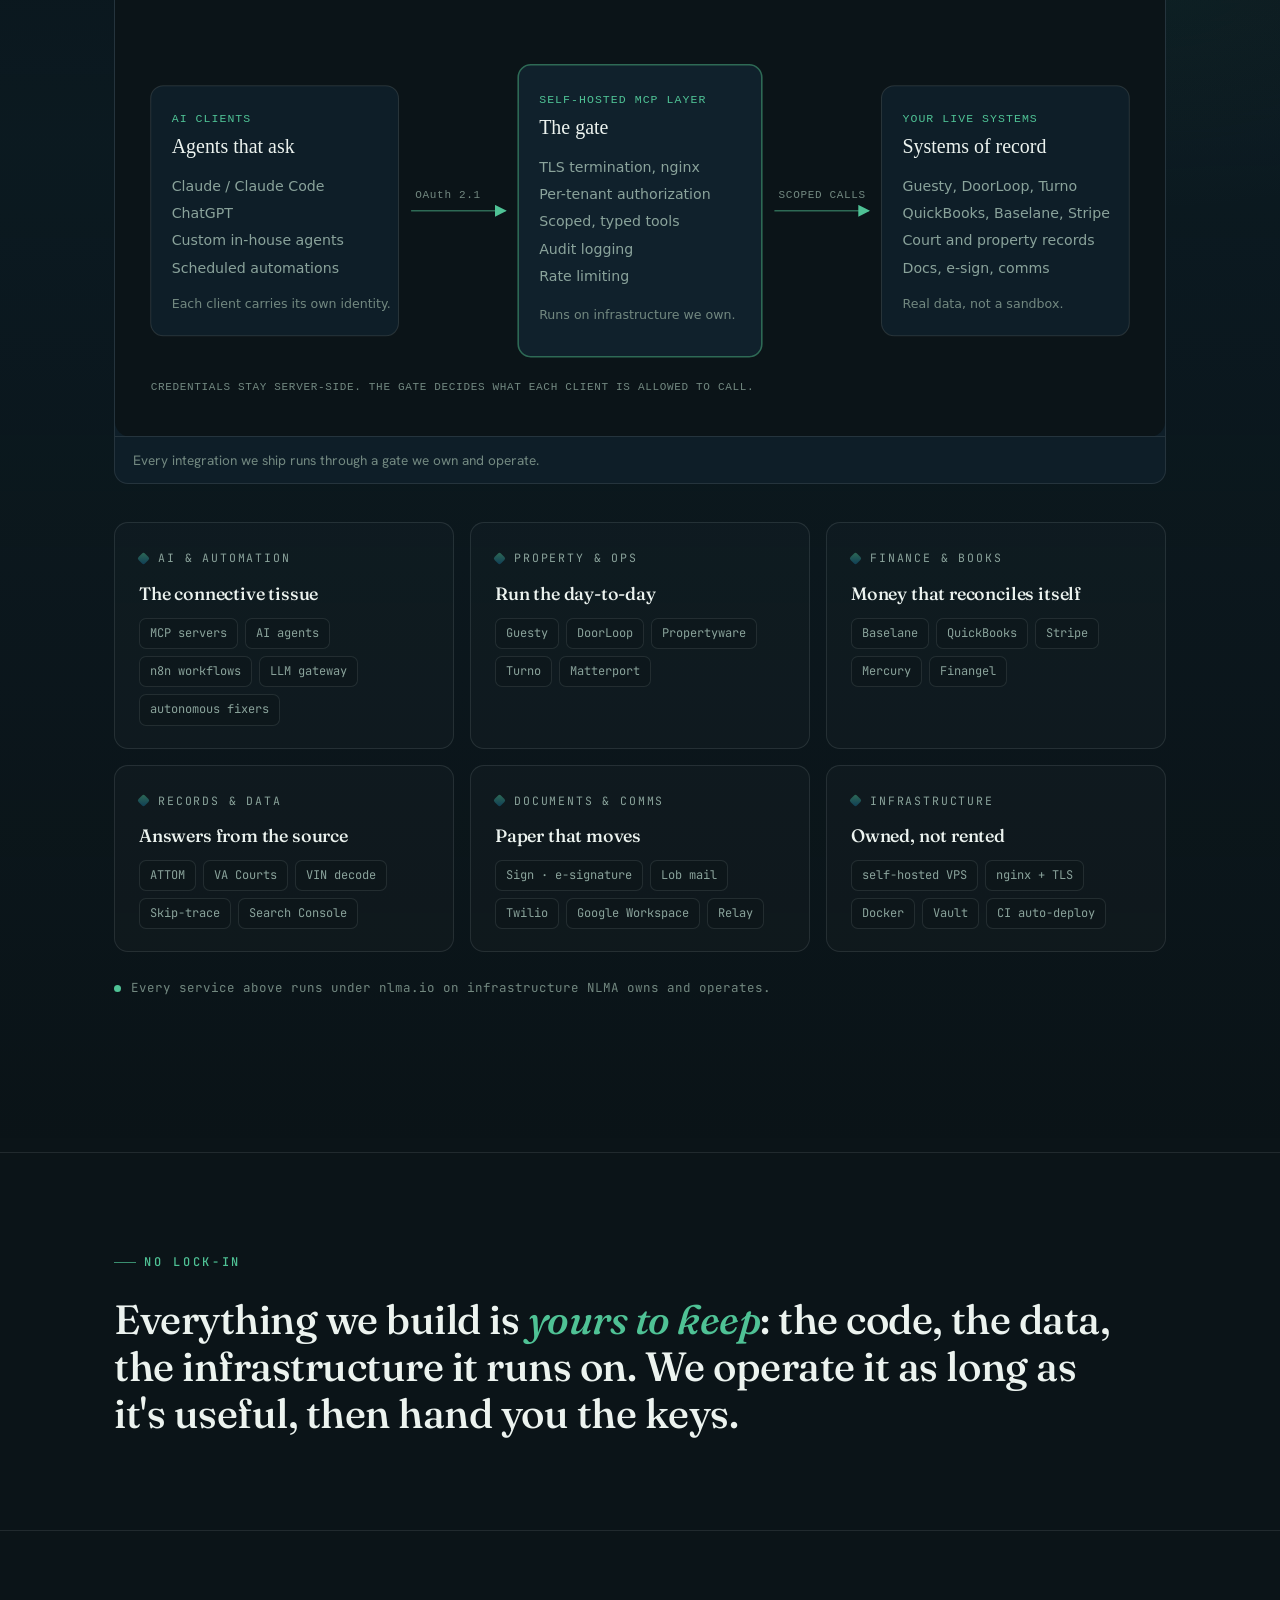
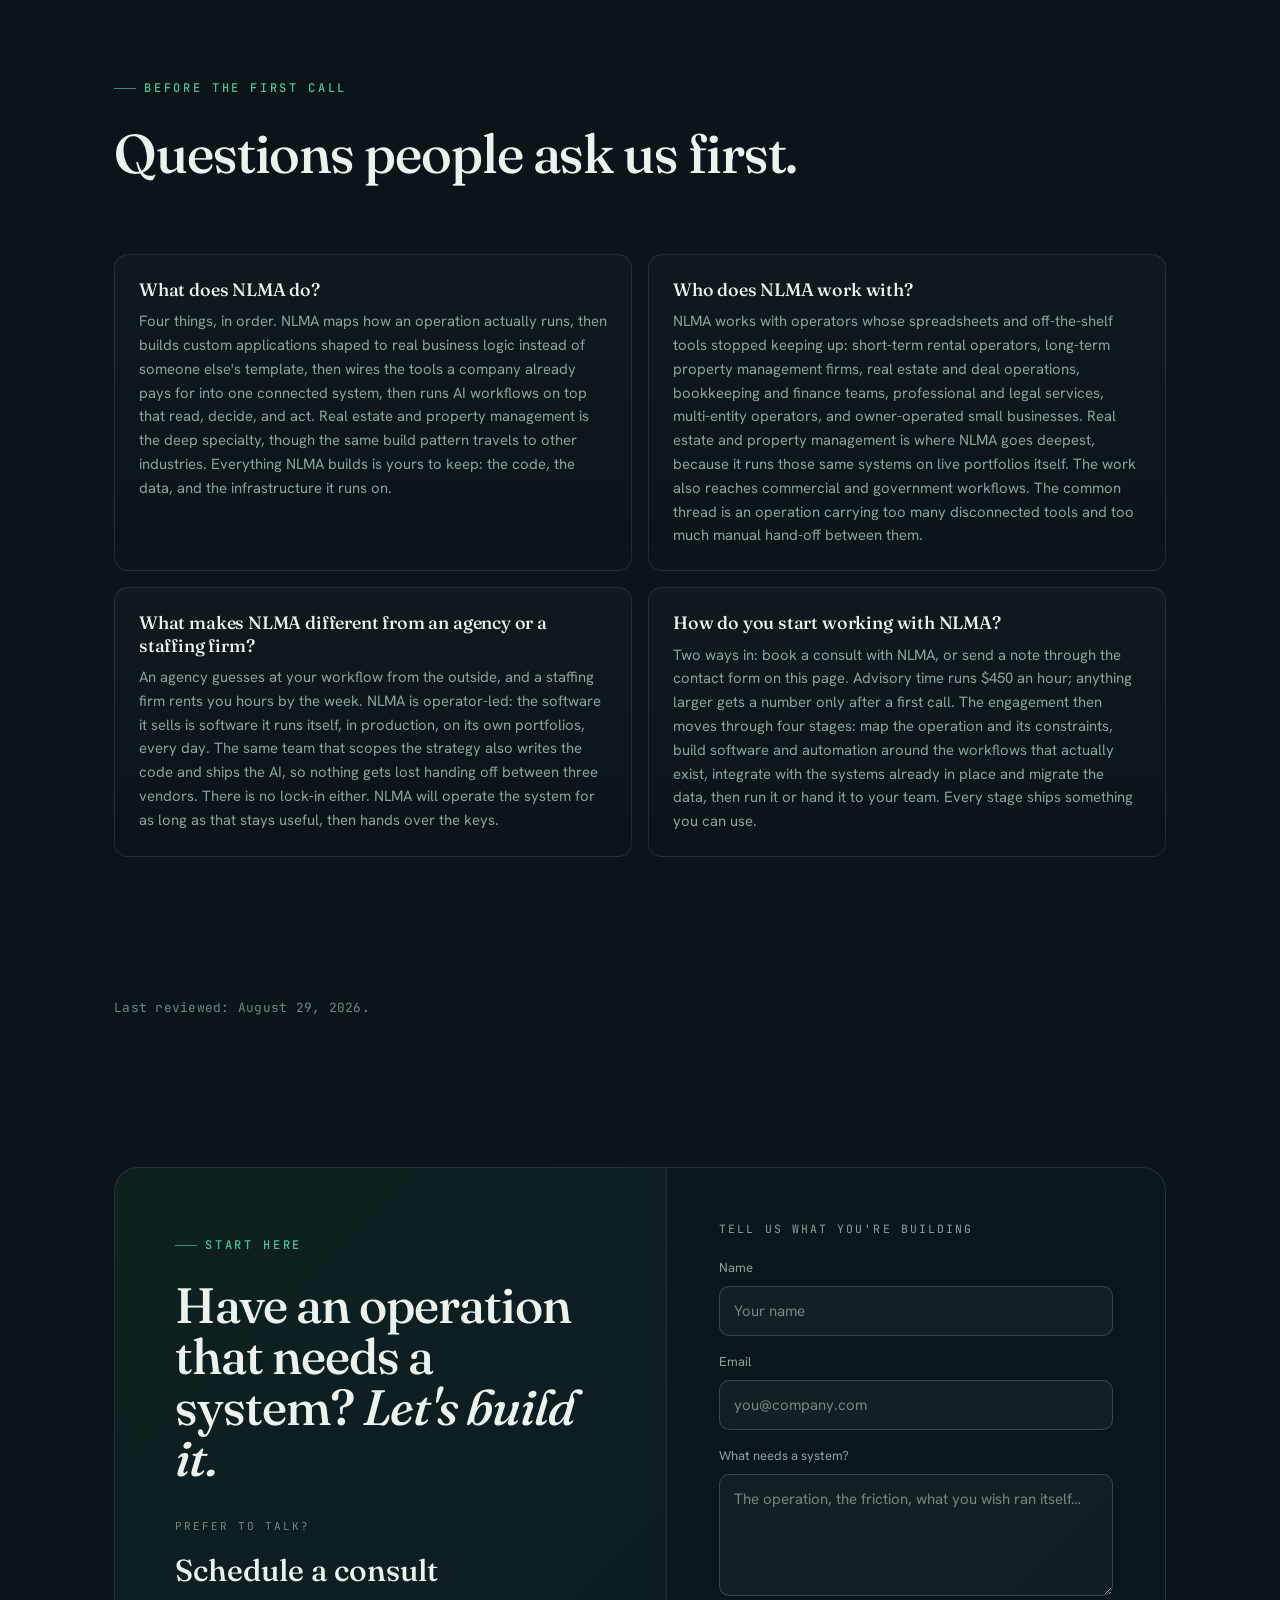
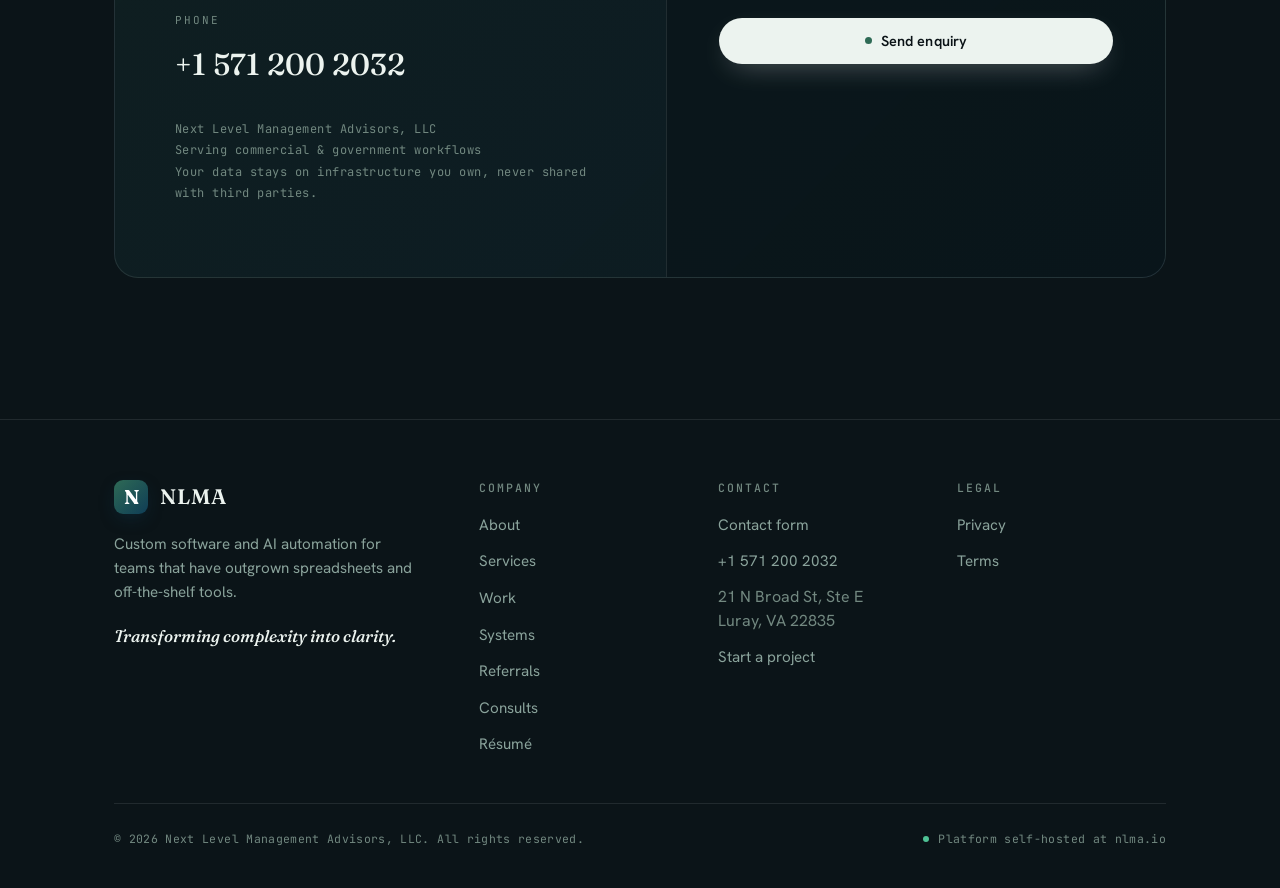
==== commit 090e869f: "Inline the font stylesheet so a cold load stops waiting on a round trip fonts.css was a separate ren" ====
--- a/index.html
+++ b/index.html
@@ -32,7 +32,7 @@
 <!-- Fonts: Fraunces (display), Hanken Grotesk (body), JetBrains Mono (data) -->
 <link rel="preload" href="/fonts/fraunces-roman.woff2" as="font" type="font/woff2" crossorigin />
 <link rel="preload" href="/fonts/hanken-grotesk.woff2" as="font" type="font/woff2" crossorigin />
-<link href="/fonts.css" rel="stylesheet" />
+<style>@font-face{font-family:'Fraunces';font-style:italic;font-weight:500 600;font-display:swap;src:url(/fonts/fraunces-italic.woff2) format('woff2');unicode-range:U+0000-00FF,U+0131,U+0152-0153,U+02BB-02BC,U+02C6,U+02DA,U+02DC,U+0304,U+0308,U+0329,U+2000-206F,U+20AC,U+2122,U+2191,U+2193,U+2212,U+2215,U+FEFF,U+FFFD;}@font-face{font-family:'Fraunces';font-style:normal;font-weight:400 700;font-display:swap;src:url(/fonts/fraunces-roman.woff2) format('woff2');unicode-range:U+0000-00FF,U+0131,U+0152-0153,U+02BB-02BC,U+02C6,U+02DA,U+02DC,U+0304,U+0308,U+0329,U+2000-206F,U+20AC,U+2122,U+2191,U+2193,U+2212,U+2215,U+FEFF,U+FFFD;}@font-face{font-family:'Hanken Grotesk';font-style:normal;font-weight:400 700;font-display:swap;src:url(/fonts/hanken-grotesk.woff2) format('woff2');unicode-range:U+0000-00FF,U+0131,U+0152-0153,U+02BB-02BC,U+02C6,U+02DA,U+02DC,U+0304,U+0308,U+0329,U+2000-206F,U+20AC,U+2122,U+2191,U+2193,U+2212,U+2215,U+FEFF,U+FFFD;}@font-face{font-family:'JetBrains Mono';font-style:normal;font-weight:400 700;font-display:swap;src:url(/fonts/jetbrains-mono.woff2) format('woff2');unicode-range:U+0000-00FF,U+0131,U+0152-0153,U+02BB-02BC,U+02C6,U+02DA,U+02DC,U+0304,U+0308,U+0329,U+2000-206F,U+20AC,U+2122,U+2191,U+2193,U+2212,U+2215,U+FEFF,U+FFFD;}</style>
 
 <style>
 /* ============================================================
